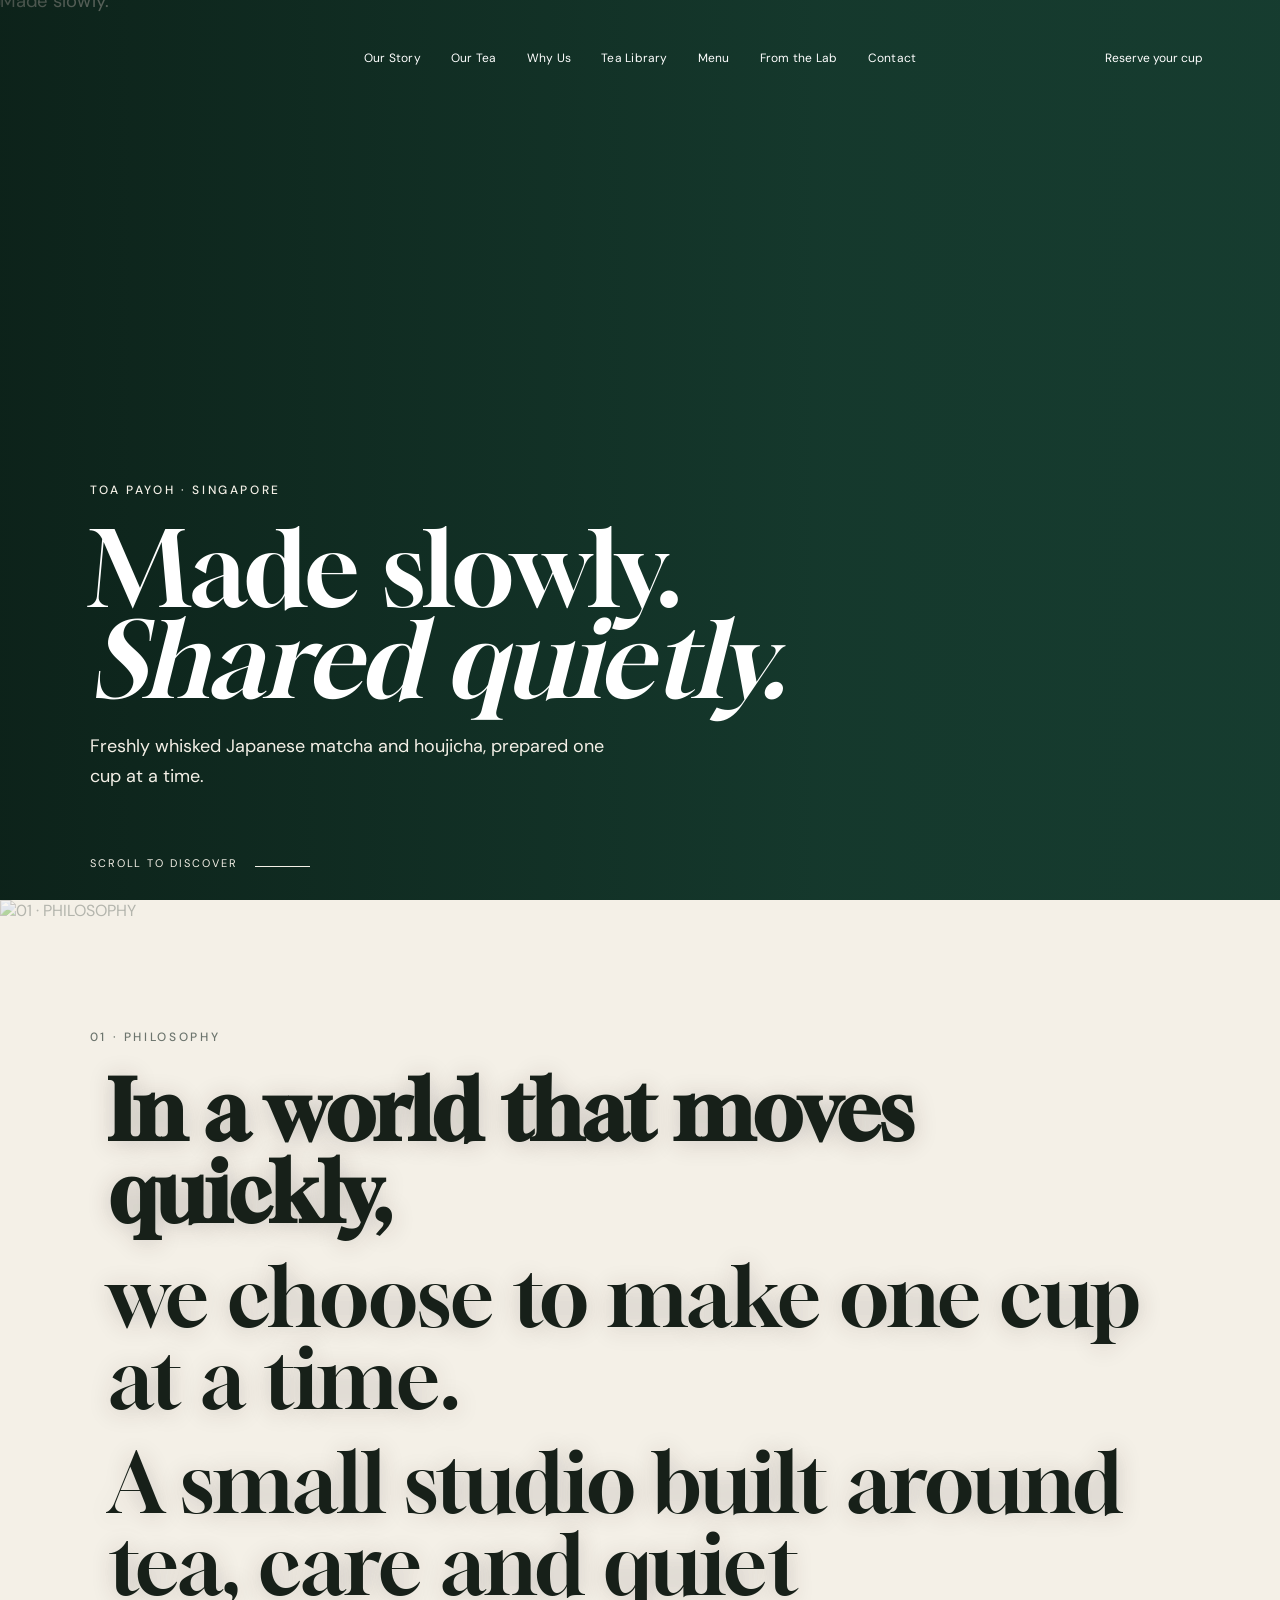
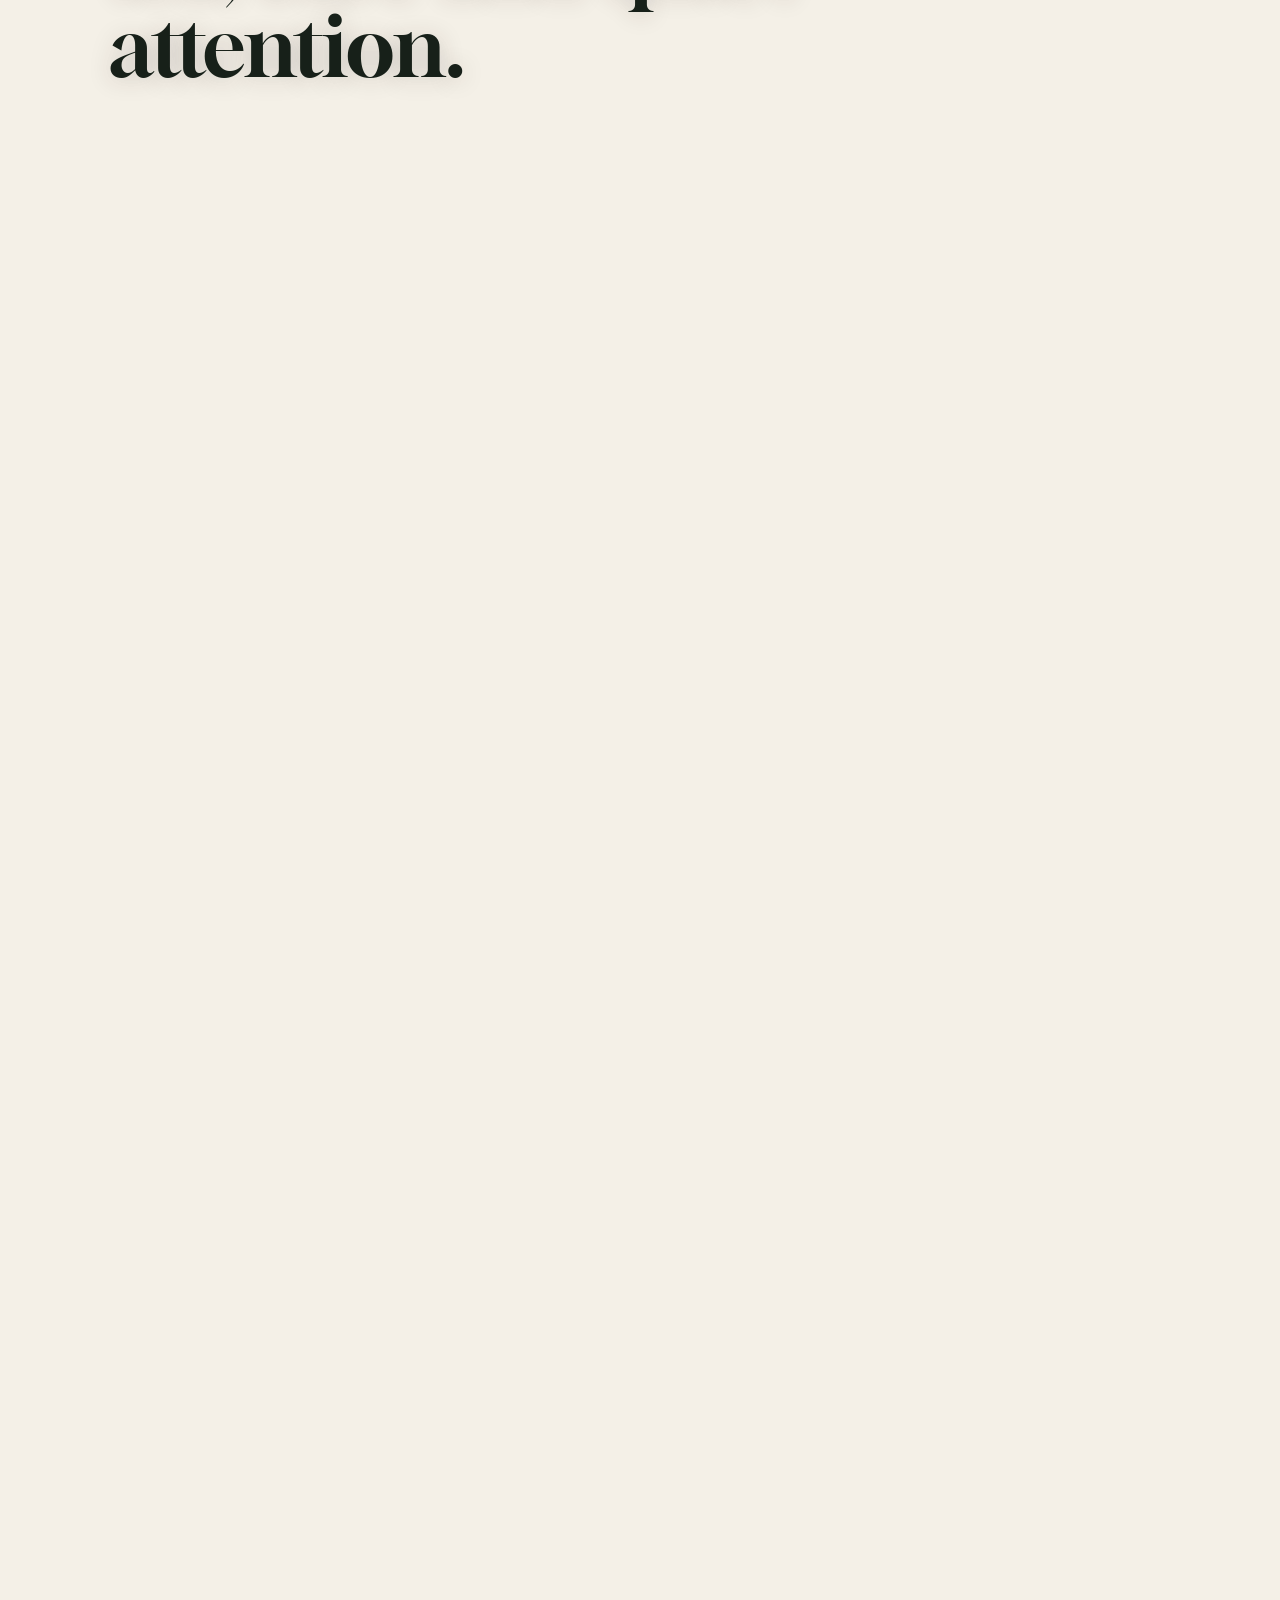
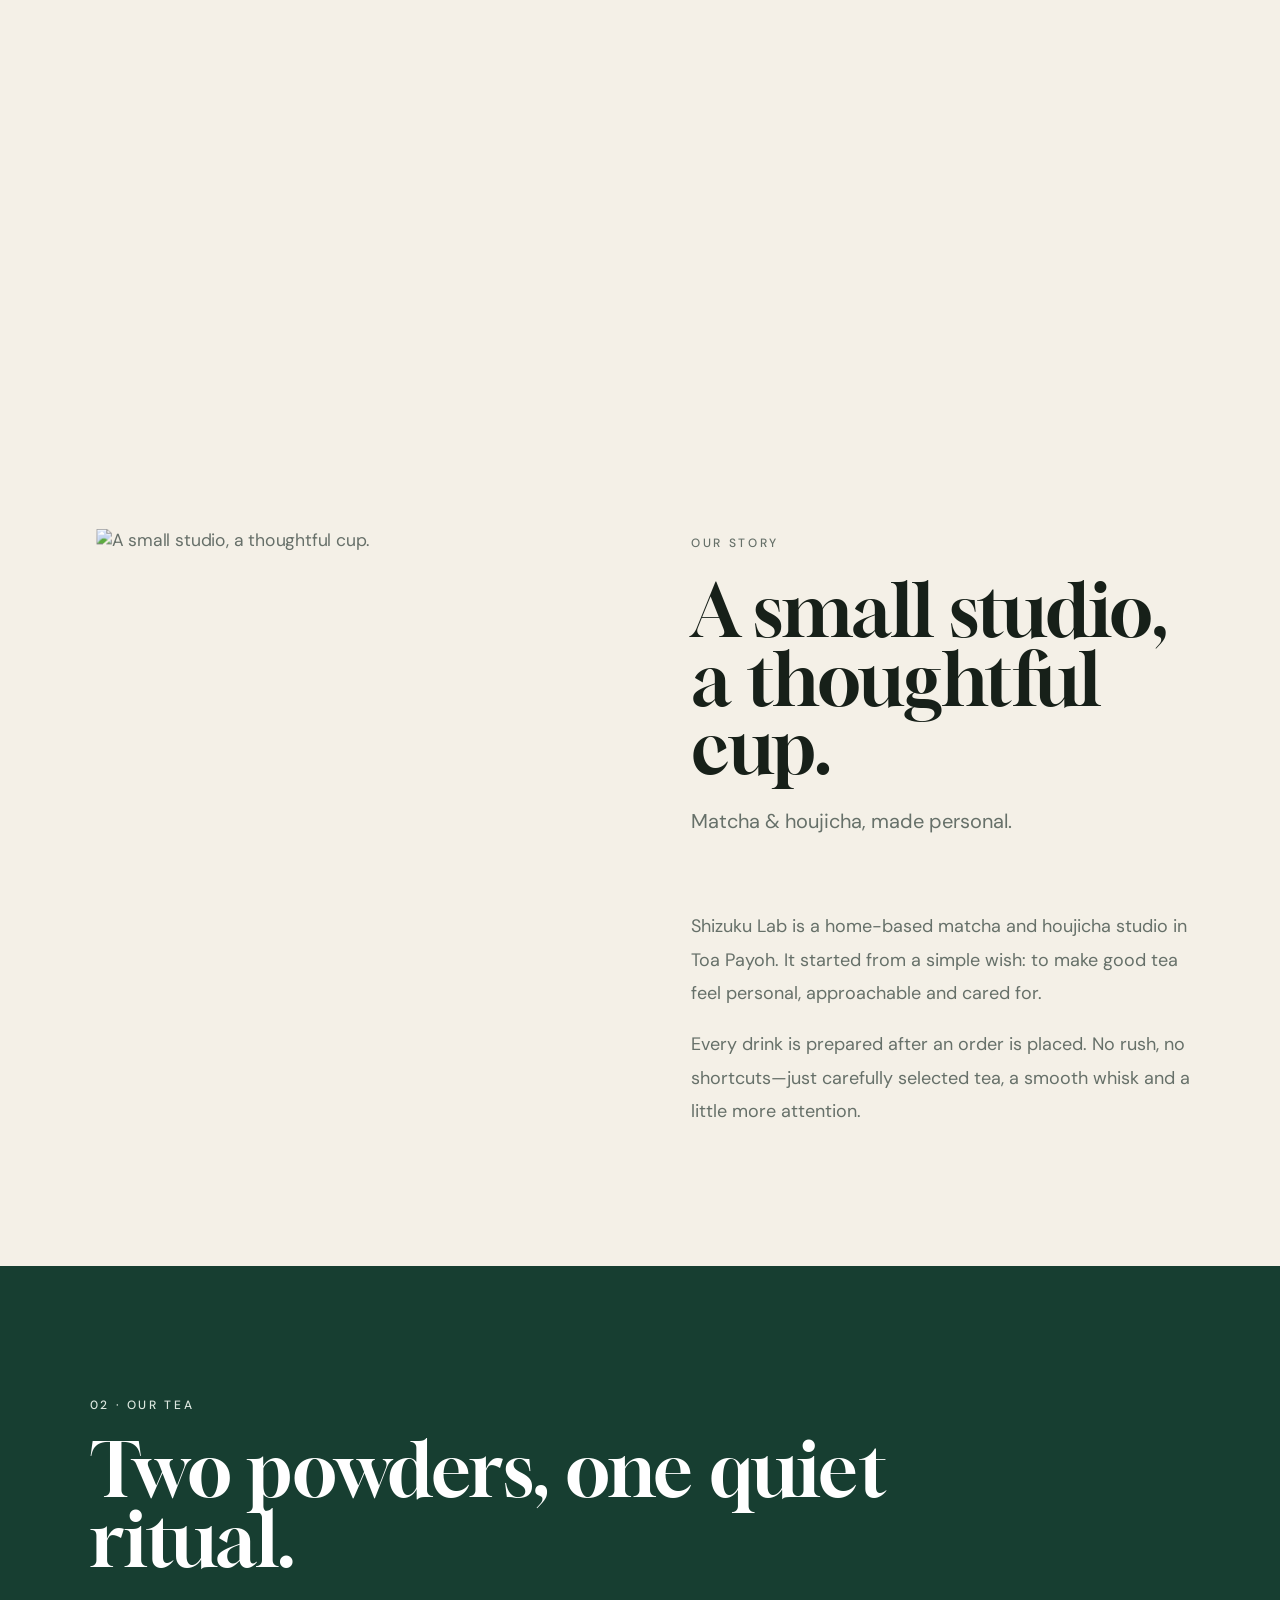
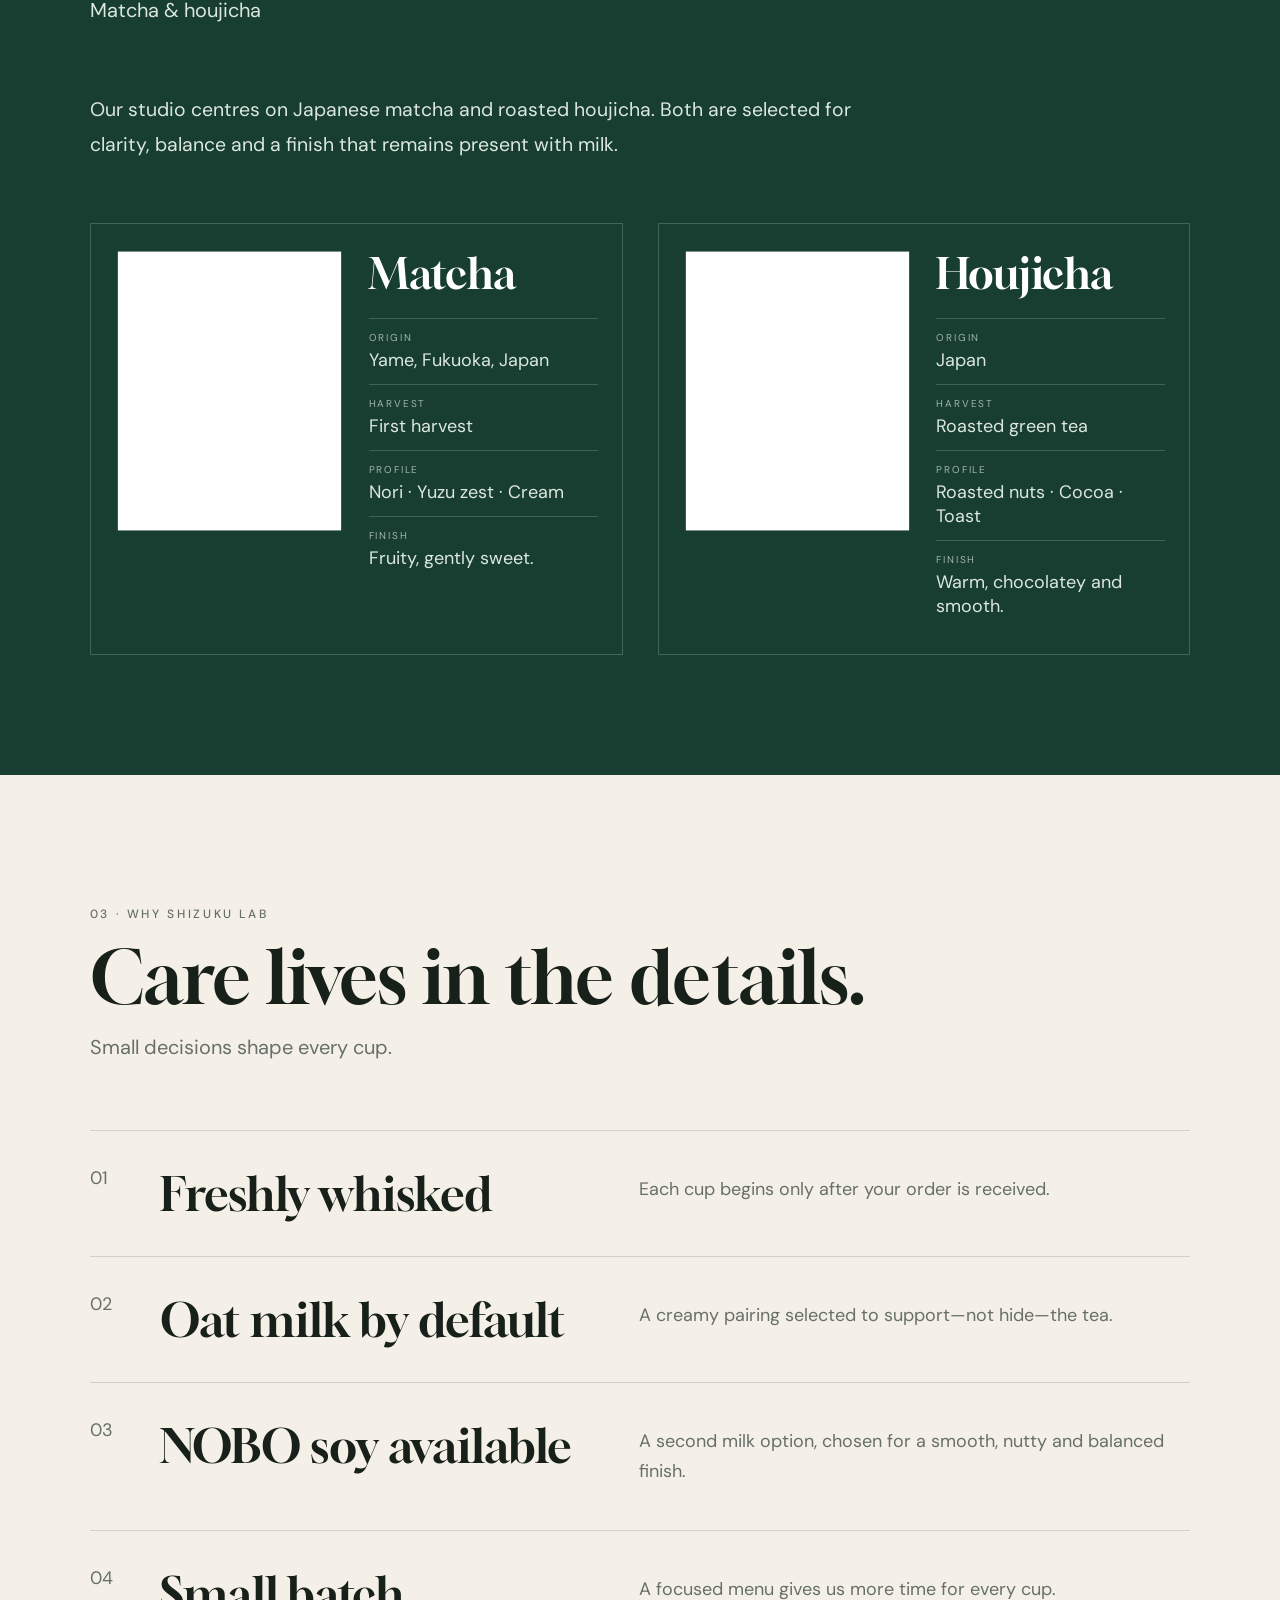
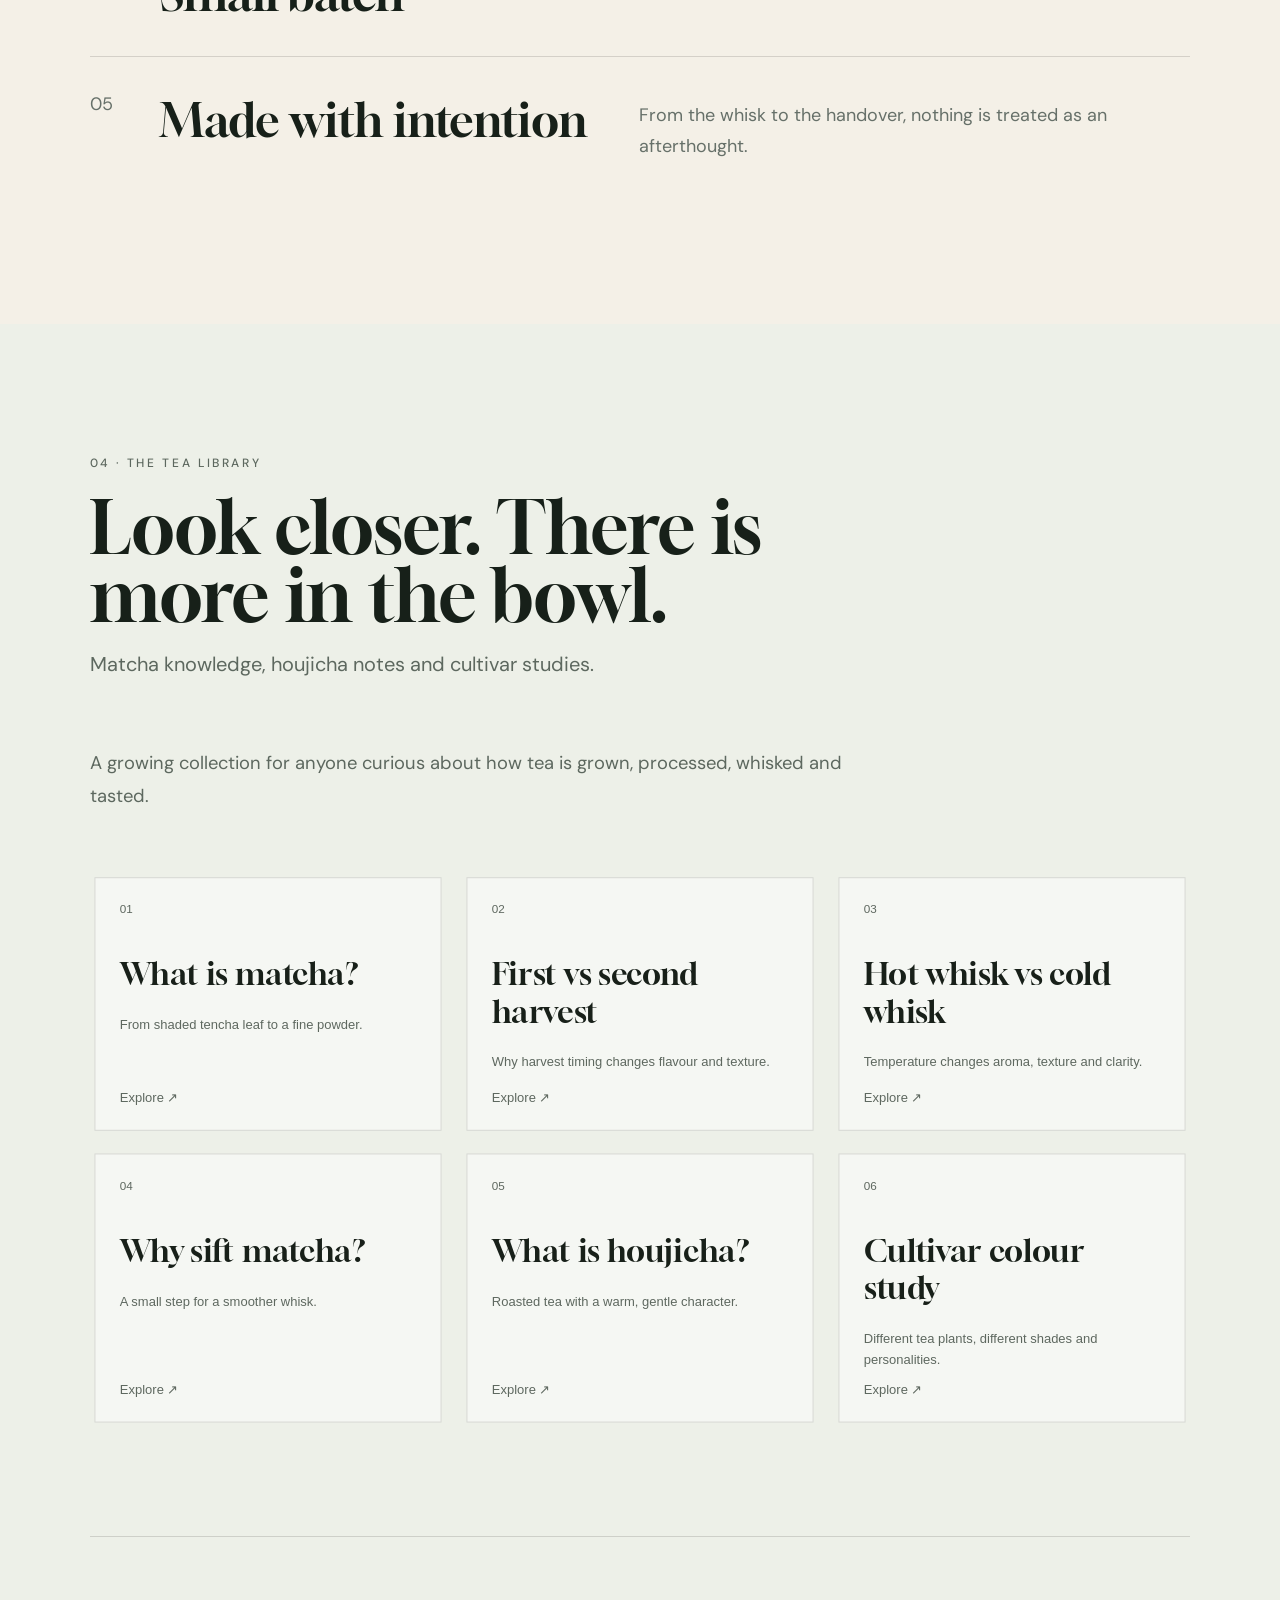
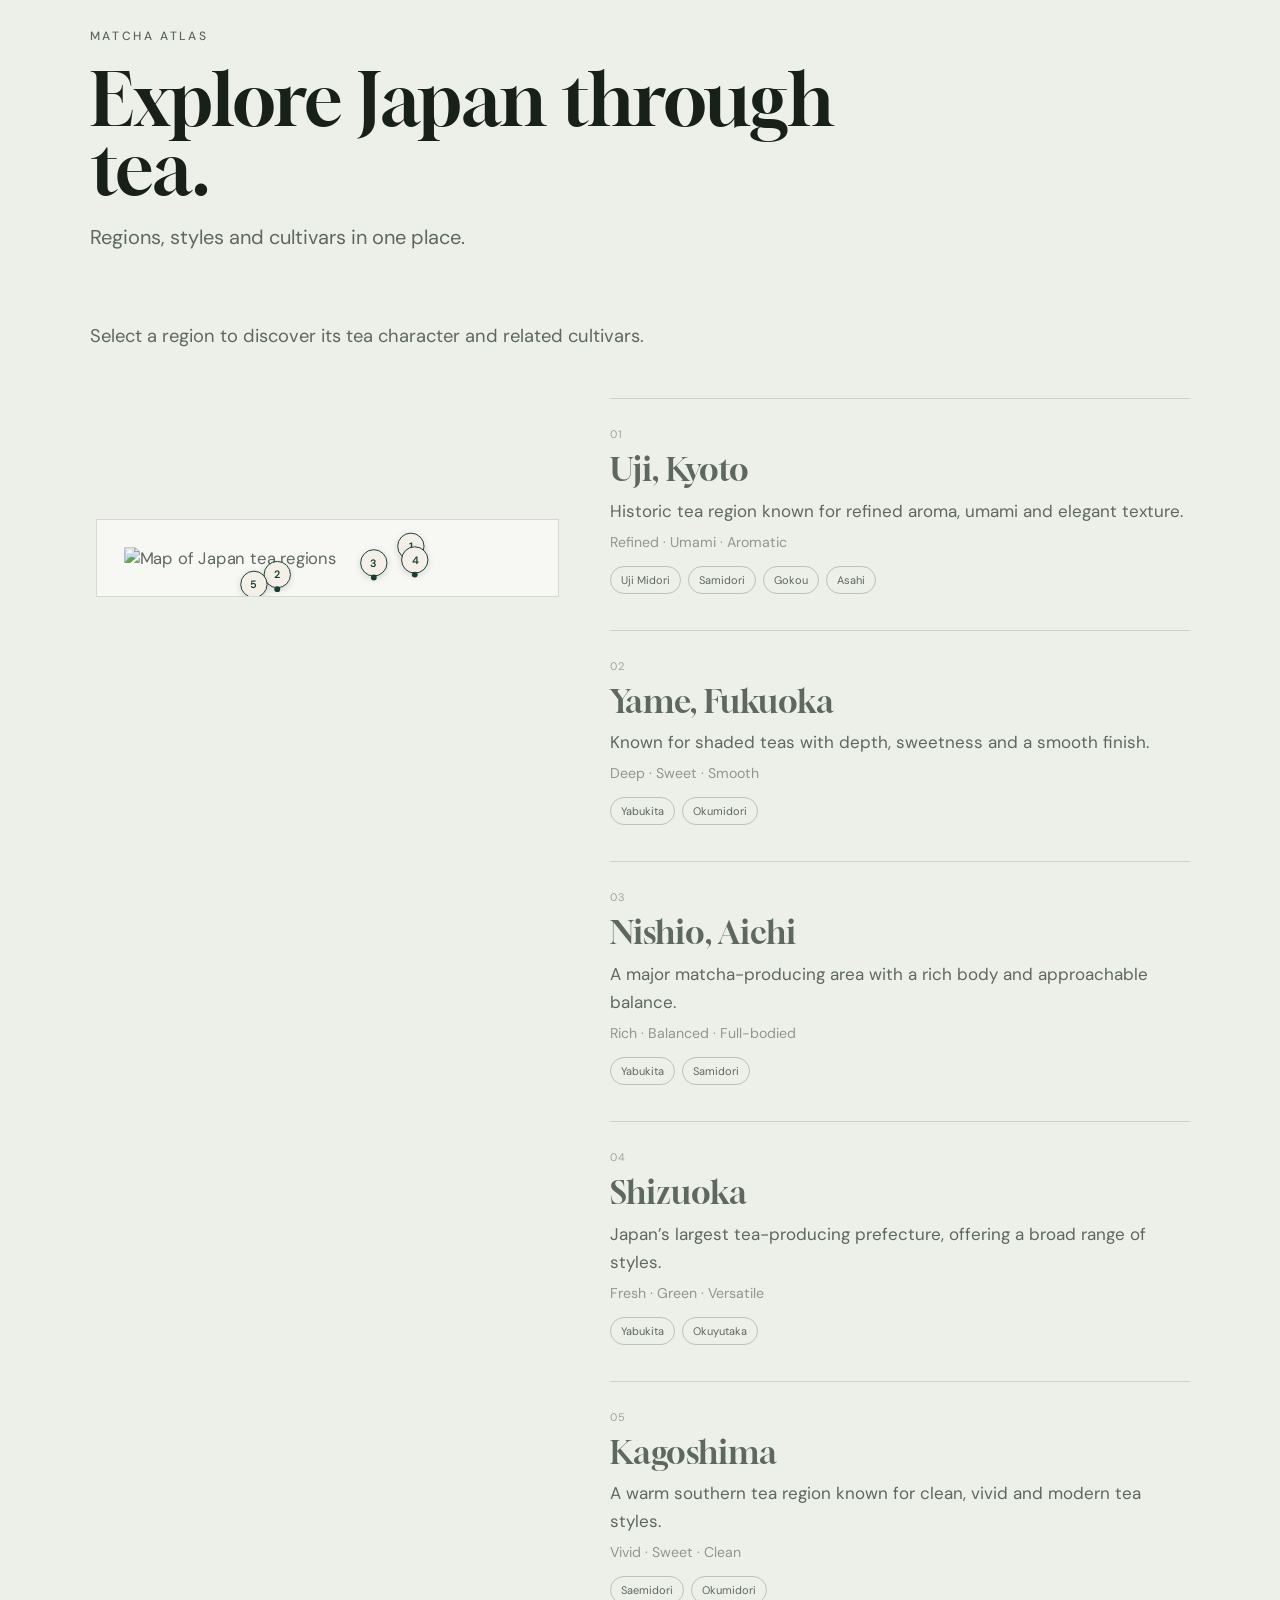
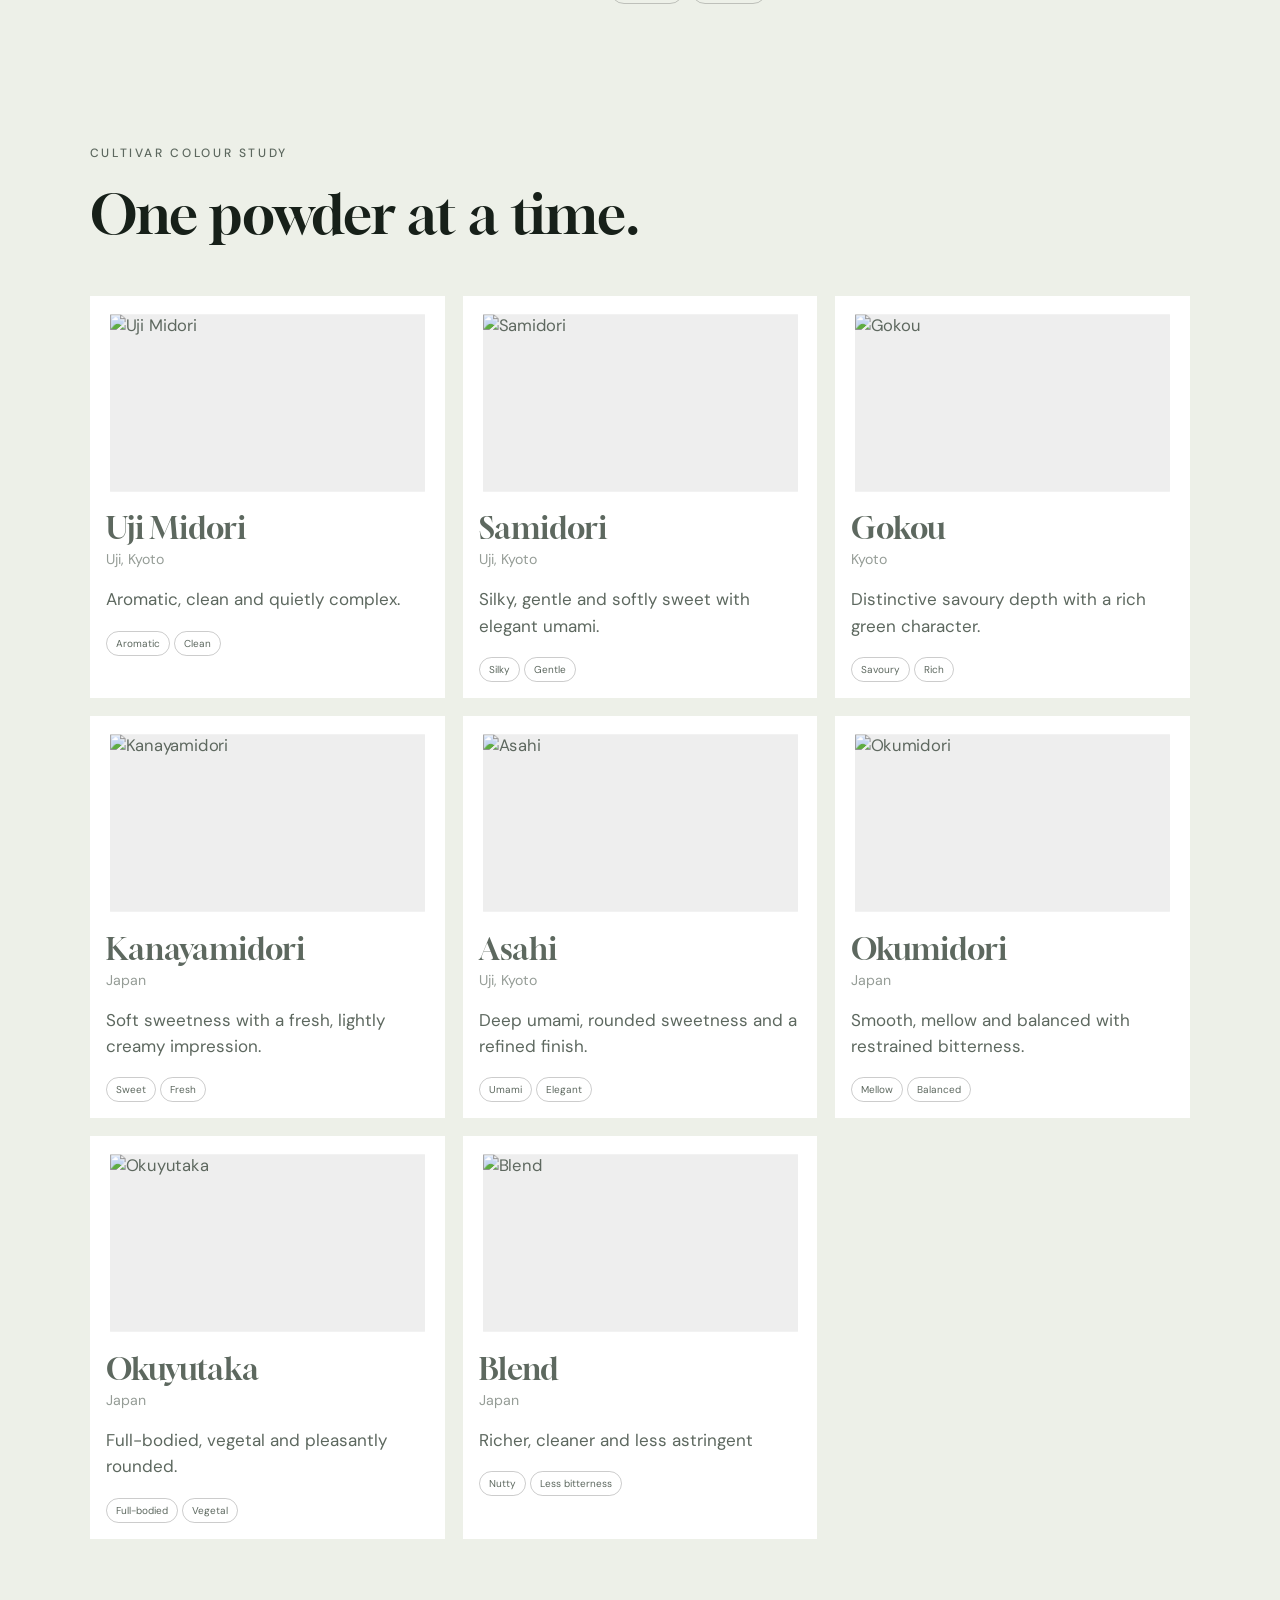
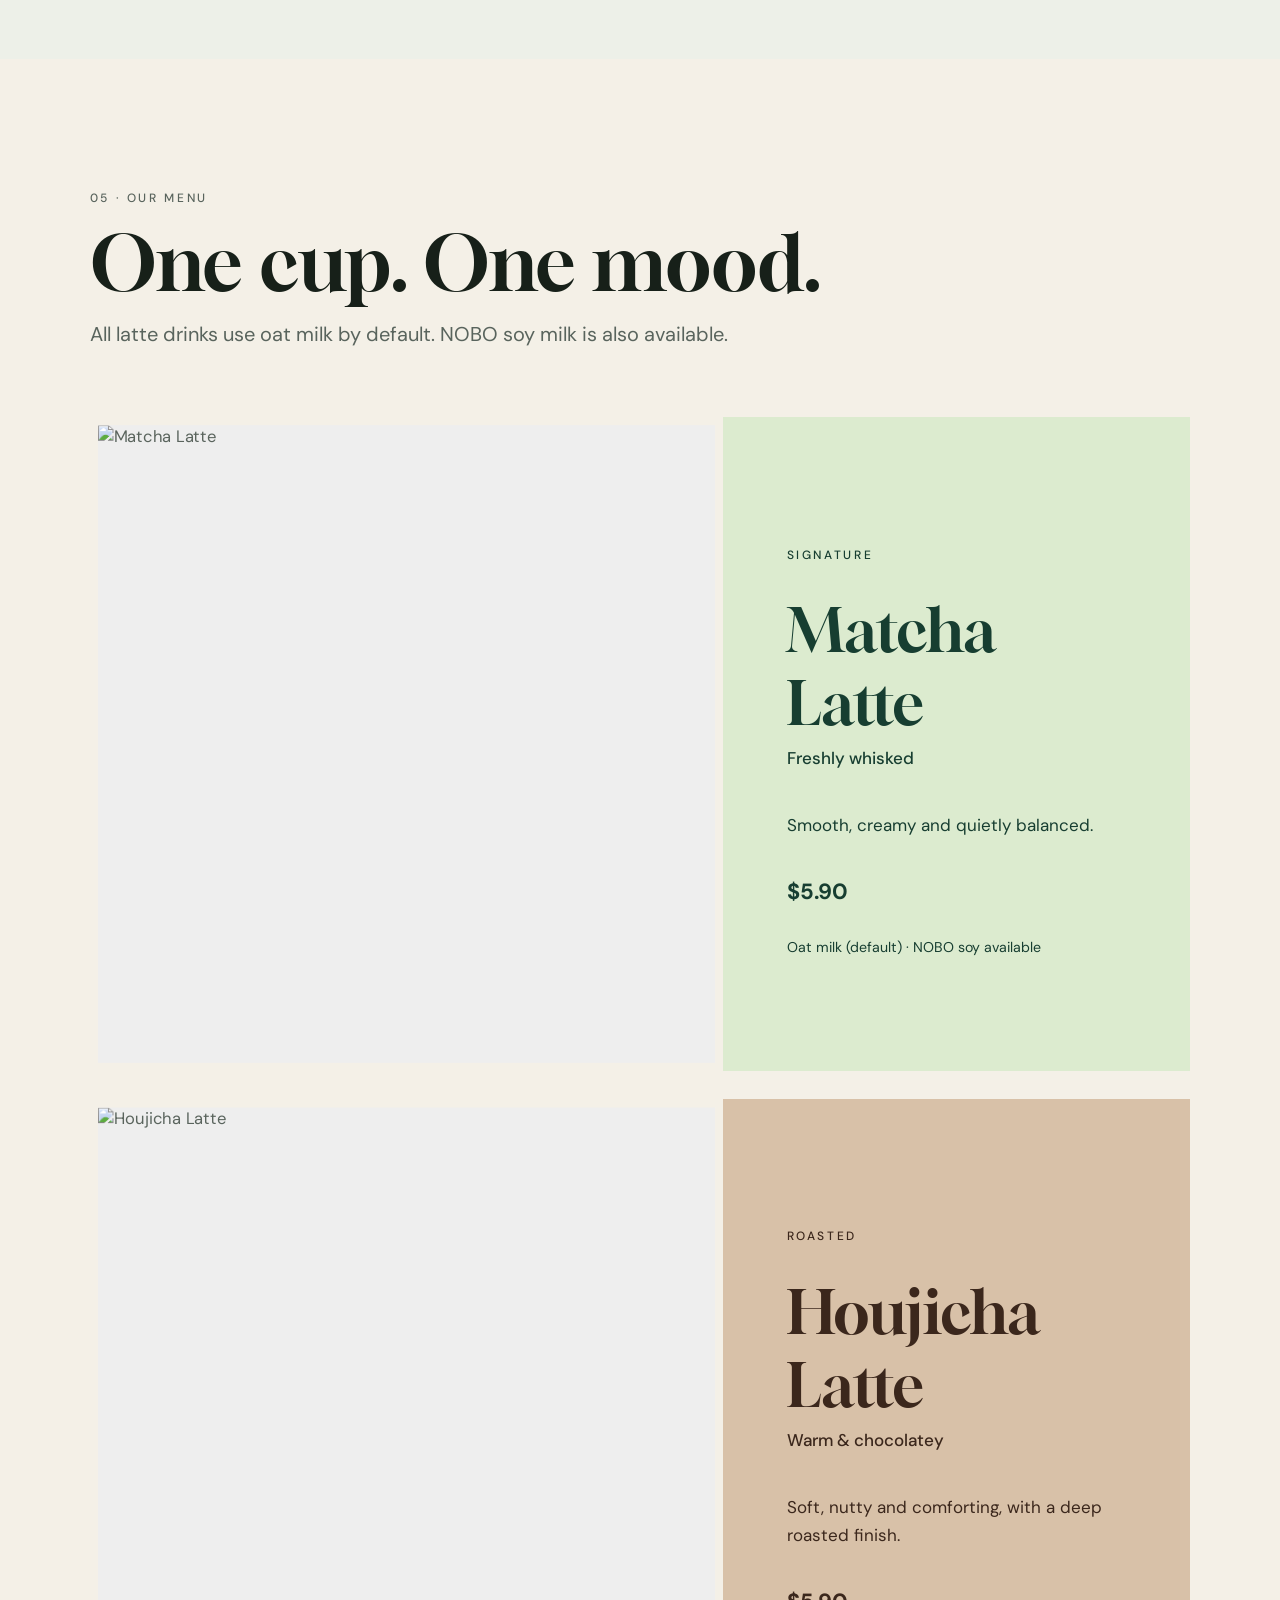
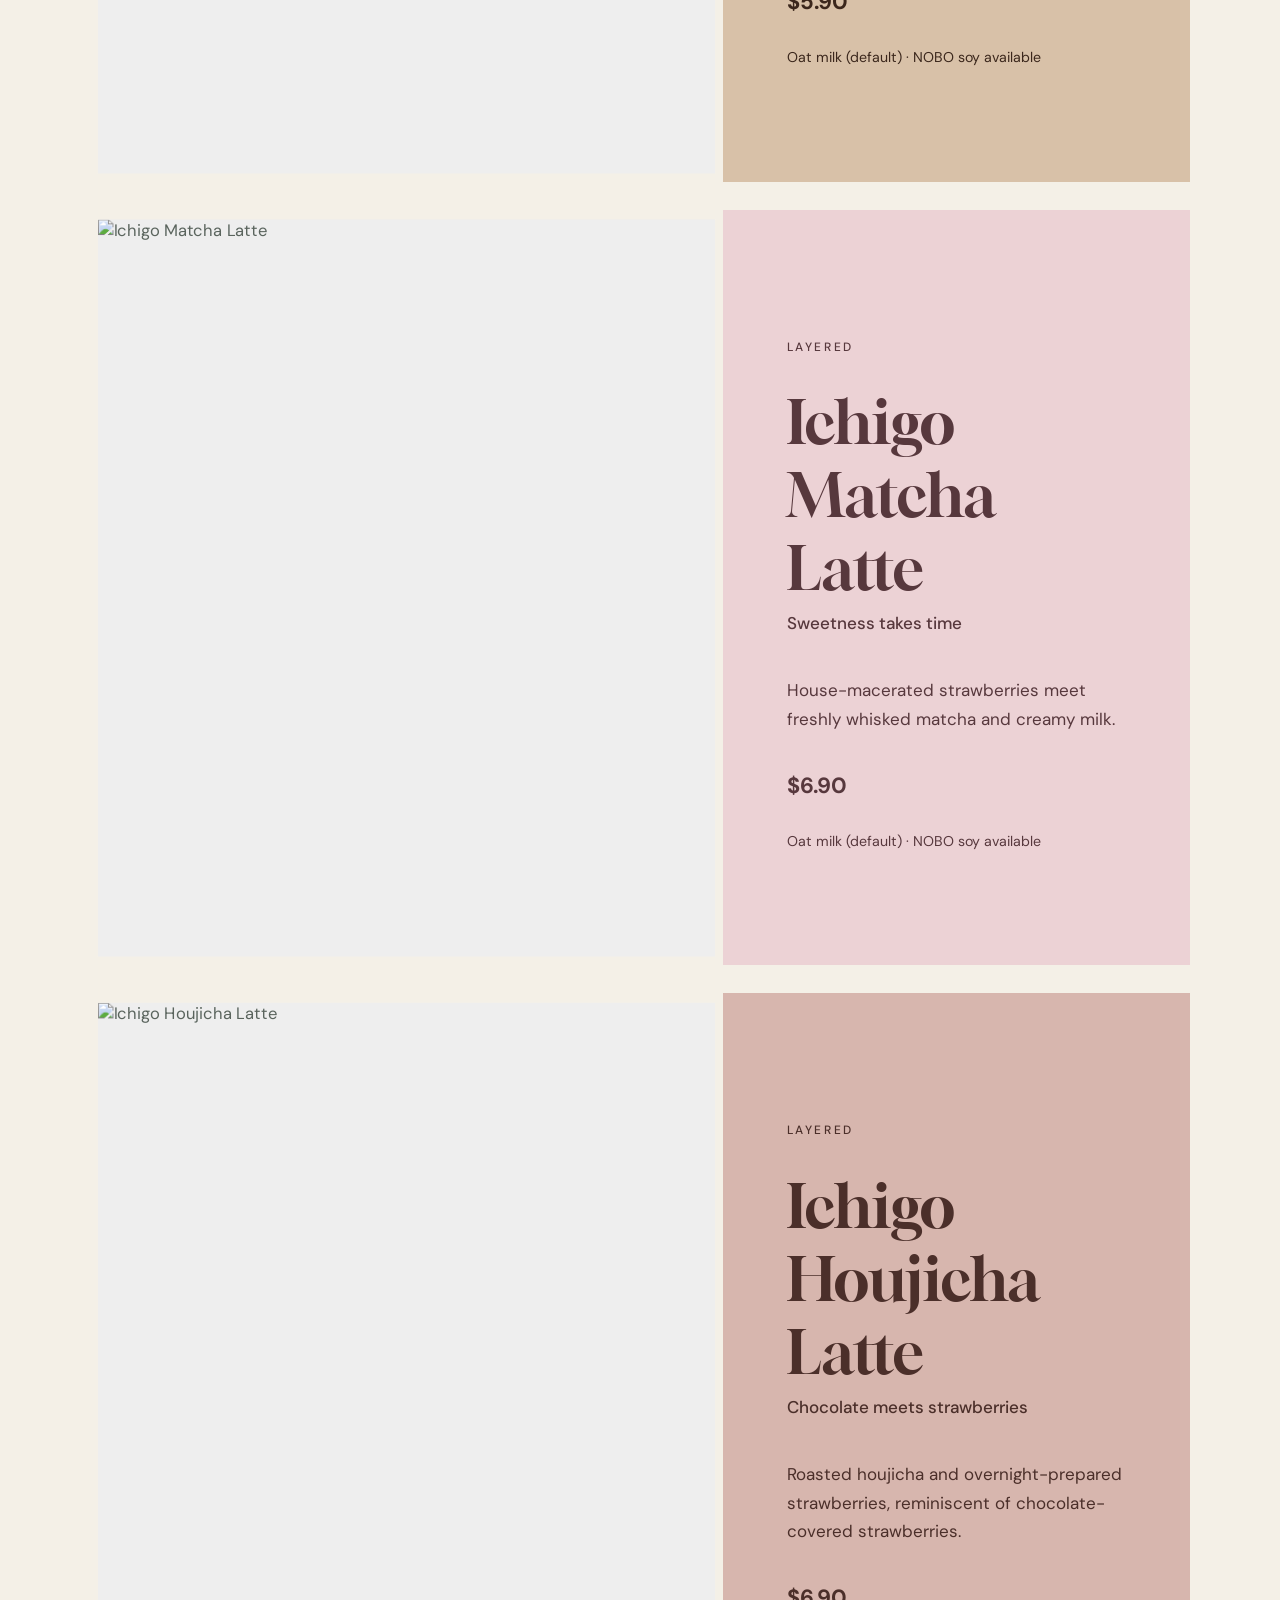
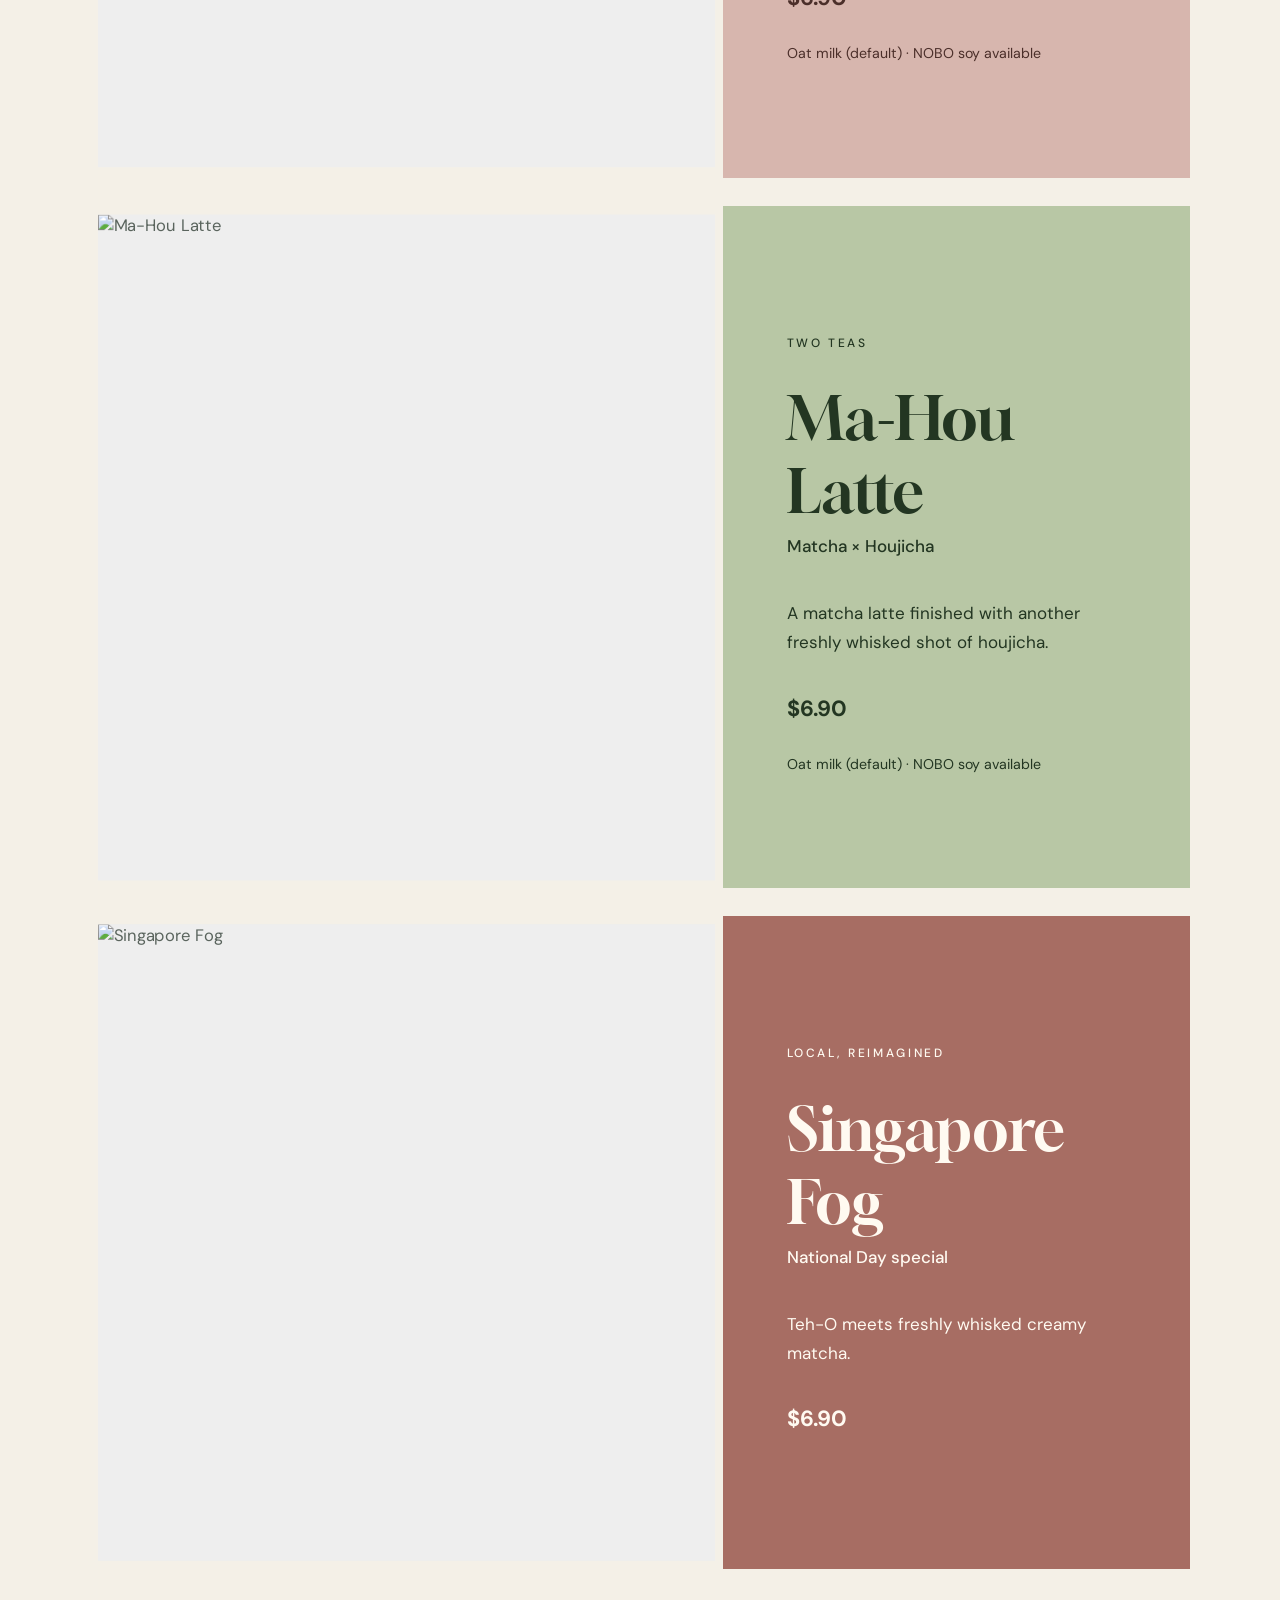
==== index.html @ a928b62f "Add files via upload" ====
<!doctype html>
<html lang="en">
<head>
  <meta charset="utf-8">
  <meta name="viewport" content="width=device-width,initial-scale=1">
  <meta name="theme-color" content="#f4f0e7">
  <meta name="shizuku-build" content="3.8">
  <title>Shizuku Lab — Matcha &amp; Houjicha Studio</title>
  <link rel="preconnect" href="https://fonts.googleapis.com">
  <link rel="preconnect" href="https://fonts.gstatic.com" crossorigin>
  <link href="https://fonts.googleapis.com/css2?family=DM+Sans:wght@300;400;500;600&amp;family=Gloock&amp;family=Noto+Serif+JP:wght@400;500&amp;family=Playfair+Display:ital,wght@0,500;1,500&amp;family=Cormorant+Garamond:wght@500;600&amp;display=swap" rel="stylesheet">
  <link rel="stylesheet" href="styles.css?v=38">
  <link id="siteFavicon" rel="icon" type="image/svg+xml" href="assets/favicon.svg?v=38">
</head>
<body>
  <div class="progress" id="progress"></div>
  <div class="cursor" id="cursor"><img src="assets/chasen-cursor.png" alt=""></div>
  <header>
    <a href="#home" class="logo-wrap" aria-label="Shizuku Lab"><span class="logo-mark" id="headerLogo"></span></a>
    <nav id="nav"></nav>
    <a class="order-link" id="headerOrder" target="_blank" rel="noopener">Reserve your cup</a>
    <button class="menu-toggle" id="menuToggle" aria-label="Menu"><span></span><span></span></button>
  </header>
  <div class="mobile-nav" id="mobileNav"></div>
  <main id="site"></main>
  <div class="drawer-backdrop" id="drawerBackdrop"></div>
  <aside class="drawer" id="drawer"><button id="drawerClose" aria-label="Close">×</button><div id="drawerContent"></div></aside>
  <script src="site-data.js?v=38"></script>
  <script src="site-render.js?v=38"></script>
  <script src="supabase-config.js?v=38"></script>
  <script src="website-live.js?v=38"></script>
  <script src="app.js?v=38"></script>
</body>
</html>
---- styles.css ----
:root{--ink:#172019;--forest:#173e31;--paper:#f4f0e7;--accent:#8aa66b;--logo-color:#173e31;--logo-desktop:92px;--logo-mobile:62px;--logo-x-desktop:6%;--logo-y-desktop:50%;--logo-x-mobile:10%;--logo-y-mobile:50%;--logo-url:url('assets/logo-transparent.png')}*{box-sizing:border-box}html{scroll-behavior:smooth}body{margin:0;color:var(--ink);background:var(--paper);font-family:'DM Sans',sans-serif}body.drawer-open{overflow:hidden}a{color:inherit;text-decoration:none}img{display:block;width:100%}.progress{position:fixed;z-index:90;top:0;left:0;height:3px;background:var(--accent);width:0}.logo-mark{display:block;width:var(--logo-desktop);height:var(--logo-desktop);background:var(--logo-color);-webkit-mask:var(--logo-url) center/contain no-repeat;mask:var(--logo-url) center/contain no-repeat}header{position:fixed;z-index:80;top:0;left:0;width:100%;height:116px;padding:0 6vw;display:flex;align-items:center;justify-content:flex-end;color:#fff;transition:.35s}header.scrolled{height:88px;background:rgba(244,240,231,.94);color:var(--ink);backdrop-filter:blur(16px);border-bottom:1px solid #0001}.logo-wrap{display:flex;align-items:center;position:absolute;left:var(--logo-x-desktop);top:var(--logo-y-desktop);transform:translate(-50%,-50%)}nav{display:flex;gap:30px;position:absolute;left:50%;transform:translateX(-50%);font-size:12px;letter-spacing:.02em}.order-link{font-size:12px}.menu-toggle{display:none;border:0;background:none;width:40px;height:40px}.menu-toggle span{display:block;height:1px;background:currentColor;margin:8px}.mobile-nav{display:none}.section-theme{background:var(--section-bg);color:var(--body-color);font-family:var(--body-font);font-size:var(--body-desktop)}.section-theme h1,.section-theme h2,.section-theme h3{font-family:var(--title-font);color:var(--title-color);font-weight:400}.section-inner{max-width:1300px;margin:auto;padding:120px 7vw}.eyebrow{font:500 12px/1.2 'DM Sans',sans-serif;letter-spacing:.22em;text-transform:uppercase}.section-head{max-width:850px;margin-bottom:70px}.section-head h2{font-size:var(--title-desktop);line-height:.95;margin:22px 0}.section-head .subtitle{font-size:20px;max-width:680px}.wide-body{max-width:780px;font-size:1.08em;line-height:1.8}.hero{height:100vh;min-height:720px;position:relative;overflow:hidden}.hero-media,.hero-overlay{position:absolute;inset:0}.hero-media img{height:100%;object-fit:cover}.hero-overlay{background:linear-gradient(90deg,rgba(9,25,18,.74),rgba(9,25,18,.15) 65%,rgba(9,25,18,.05))}.hero-copy{position:absolute;left:7vw;bottom:10vh;max-width:900px}.hero h1{font-size:var(--title-desktop);line-height:.88;margin:25px 0}.hero h1 em{font-weight:400}.hero-copy>p:last-child{max-width:540px;line-height:1.7}.scroll-cue{position:absolute;bottom:30px;left:7vw;font-size:11px;text-transform:uppercase;letter-spacing:.18em}.scroll-cue i{display:inline-block;width:55px;border-top:1px solid;margin-left:12px}.philosophy{min-height:90vh;display:flex;align-items:center}.philosophy .section-head{max-width:1100px}.philosophy .section-head h2{font-size:var(--title-desktop)}.story-grid{display:grid;grid-template-columns:1fr 1fr;gap:8vw;align-items:center}.portrait-media{aspect-ratio:4/5;overflow:hidden}.portrait-media img{height:100%;object-fit:cover}.story-grid p{line-height:1.85}.tea-grid{display:grid;grid-template-columns:1fr 1fr;gap:35px;margin-top:60px}.tea-card{border:1px solid #ffffff33;padding:24px;display:grid;grid-template-columns:1fr 1fr;gap:25px}.tea-image{aspect-ratio:4/5;overflow:hidden;background:#fff}.tea-image img{height:100%;object-fit:cover}.tea-card h3{font-size:42px;margin:0 0 20px}.tea-card dl{margin:0}.tea-card dl div{border-top:1px solid #ffffff2e;padding:12px 0}.tea-card dt{font-size:10px;letter-spacing:.18em;text-transform:uppercase;opacity:.7}.tea-card dd{margin:4px 0 0}.why-list article{display:grid;grid-template-columns:50px 1fr 1.2fr;gap:20px;padding:35px 0;border-top:1px solid #0002}.why-list h3{font-size:46px;margin:0}.why-list p{margin:8px 0;line-height:1.7}.topic-grid{display:grid;grid-template-columns:repeat(3,1fr);gap:16px;margin-top:60px}.topic-card{min-height:260px;padding:25px;text-align:left;border:1px solid #0002;background:#ffffff77;color:inherit;cursor:pointer;display:flex;flex-direction:column}.topic-card span{font-size:12px}.topic-card h3{font-size:32px;margin:40px 0 10px}.topic-card p{line-height:1.6}.topic-card i{margin-top:auto;font-style:normal}.cultivar-head{margin-top:120px}.cultivar-head h3{font-size:54px;margin:20px 0 50px}.cultivar-grid{display:grid;grid-template-columns:repeat(3,1fr);gap:18px}.cultivar-card{background:#fff;padding:16px}.cultivar-card>div{aspect-ratio:16/9;overflow:hidden;background:#eee}.cultivar-card img{height:100%;object-fit:cover}.cultivar-card h4{font:400 30px/1 'Gloock';margin:20px 0 4px}.cultivar-card small{opacity:.65}.cultivar-card p{line-height:1.55}.cultivar-card span{display:inline-block;border:1px solid #0003;border-radius:999px;padding:5px 9px;font-size:10px;margin-right:4px}.menu-list{display:grid;gap:28px}.menu-card{display:grid;grid-template-columns:minmax(0,1.15fr) minmax(300px,.85fr);min-height:620px}.menu-photo{background:#eee;overflow:hidden}.menu-photo img{height:100%;object-fit:contain}.colour-card{background:var(--card);color:var(--card-text);padding:9vw 5vw;display:flex;flex-direction:column;justify-content:center}.colour-card h3{font-size:60px;color:inherit;margin:16px 0 8px}.colour-card h4{font:500 17px 'DM Sans';margin:0 0 25px}.colour-card p{line-height:1.7}.colour-card strong{font-size:22px;margin:20px 0}.colour-card small{margin-top:12px}.big-cta{display:inline-block;margin-top:50px;border-bottom:1px solid;padding:12px 0}.update-grid{display:grid;grid-template-columns:repeat(3,1fr);gap:20px}.update-grid article{background:var(--update-card);padding:18px}.update-grid article>div{aspect-ratio:4/5;overflow:hidden;margin-bottom:20px}.update-grid img{height:100%;object-fit:cover}.update-grid h3{font-size:38px;margin:14px 0 6px}.update-grid h4{margin:0 0 15px}.update-grid p{line-height:1.6}.contact-grid{display:grid;grid-template-columns:repeat(3,1fr);gap:30px;border-top:1px solid #ffffff30;padding-top:35px}.contact-grid span{font-size:11px;letter-spacing:.18em;text-transform:uppercase;opacity:.6}.contact-grid p,.contact-grid a{line-height:1.7}.closing{text-align:center;padding:150px 0 30px}.closing .logo-mark{margin:auto;background:var(--title-color)}footer{display:flex;justify-content:space-between;padding:20px 5vw;background:#0d281f;color:#fff;font-size:10px;letter-spacing:.14em}.drawer-backdrop{position:fixed;z-index:95;inset:0;background:#0008;opacity:0;pointer-events:none;transition:.3s}.drawer-backdrop.open{opacity:1;pointer-events:auto}.drawer{position:fixed;z-index:100;right:0;top:0;width:min(680px,94vw);height:100vh;background:var(--paper);transform:translateX(100%);transition:.4s;overflow:auto;padding:70px 55px}.drawer.open{transform:none}.drawer>button{position:absolute;right:25px;top:20px;border:0;background:none;font-size:35px}.drawer h2{font:400 60px/1 'Gloock';margin:20px 0}.drawer h3{font-weight:400}.drawer p{line-height:1.8}.drawer-image{margin:35px 0;aspect-ratio:16/9;overflow:hidden}.drawer-image img{height:100%;object-fit:cover}.cursor{display:none}.custom-cursor *{cursor:none!important}.custom-cursor .cursor{display:block;position:fixed;z-index:999;left:-18px;top:-18px;width:36px;height:36px;pointer-events:none;transition:width .15s,height .15s}.cursor.active{width:45px;height:45px}.cursor.whisk-click img{animation:whisk-click .38s ease-out}@keyframes whisk-click{0%{transform:rotate(0)}25%{transform:rotate(-8deg)}55%{transform:rotate(8deg)}80%{transform:rotate(-3deg)}100%{transform:rotate(0)}}.cursor img{width:100%;height:100%;object-fit:contain}
@media(max-width:900px){header{height:90px;padding:0 30px}.logo-wrap{left:var(--logo-x-mobile);top:var(--logo-y-mobile)}header nav,.order-link{display:none}.menu-toggle{display:block;color:inherit}.logo-mark{width:var(--logo-mobile);height:var(--logo-mobile)}.mobile-nav{position:fixed;z-index:75;inset:88px 0 auto;background:var(--paper);padding:30px;display:grid;gap:22px;transform:translateY(-140%);transition:.3s}.mobile-nav.open{transform:none}.section-inner{padding:90px 35px}.section-theme{font-size:var(--body-mobile)}.section-head h2,.hero h1,.philosophy .section-head h2{font-size:var(--title-mobile)}.hero-copy{left:35px;right:35px}.story-grid,.tea-grid,.menu-card{grid-template-columns:1fr}.tea-card{grid-template-columns:1fr}.why-list article{grid-template-columns:35px 1fr}.why-list article p{grid-column:2}.topic-grid,.cultivar-grid,.update-grid{grid-template-columns:1fr}.menu-card{min-height:0}.menu-photo{aspect-ratio:4/5}.colour-card{padding:55px 35px}.colour-card h3{font-size:46px}.contact-grid{grid-template-columns:1fr}.drawer{padding:65px 28px}.drawer h2{font-size:44px}}
/* v4.3 responsive image positioning */
.managed-image{object-position:var(--img-x-d,50%) var(--img-y-d,50%)!important;transform:scale(var(--img-s-d,1))!important;transform-origin:var(--img-x-d,50%) var(--img-y-d,50%)!important}
.atlas-block{margin-top:110px;padding-top:80px;border-top:1px solid #0002}
.atlas-layout{display:grid;grid-template-columns:minmax(300px,.9fr) 1.1fr;gap:45px;align-items:start;margin-top:45px}
.atlas-map{background:#ffffff88;border:1px solid #0002;padding:28px;position:sticky;top:120px}
.atlas-map{position:relative}.atlas-map img{width:100%;height:auto;object-fit:contain}
.atlas-regions{display:grid;gap:14px}
.atlas-regions article{border-top:1px solid #0002;padding:22px 0}
.atlas-regions article>span{font-size:11px;letter-spacing:.16em;opacity:.55}
.atlas-regions h4{font:400 32px/1.05 'Gloock',serif;margin:10px 0}
.atlas-regions p{line-height:1.65;margin:0 0 8px}
.atlas-regions small{display:block;opacity:.65;margin-bottom:15px}
.atlas-cultivars{display:flex;flex-wrap:wrap;gap:7px}
.atlas-cultivars button,.cultivar-pill{border:1px solid #0003;border-radius:999px;background:transparent;color:inherit;padding:6px 10px;font:inherit;font-size:11px;cursor:pointer}
@media(max-width:900px){
 .managed-image{object-position:var(--img-x-m,50%) var(--img-y-m,50%)!important;transform:scale(var(--img-s-m,1))!important;transform-origin:var(--img-x-m,50%) var(--img-y-m,50%)!important}
 .atlas-layout{grid-template-columns:1fr}.atlas-map{position:relative;top:auto}.atlas-block{margin-top:75px;padding-top:55px}
}

.atlas-map{position:relative}.atlas-pin{position:absolute;left:var(--pin-x);top:var(--pin-y);transform:translate(-50%,-50%);width:28px;height:28px;border-radius:50%;border:1px solid #173e31;background:#f4f0e7;color:#173e31;display:grid;place-items:center;font:600 11px 'DM Sans';box-shadow:0 2px 8px #0002;z-index:2}.atlas-pin:after{content:"";position:absolute;width:6px;height:6px;border-radius:50%;background:#173e31;bottom:-5px;left:50%;transform:translateX(-50%)}


/* Philosophy — sentence-by-sentence scroll sequence */
.philosophy{min-height:0;display:block}
.philosophy .philosophy-inner{padding-top:130px;padding-bottom:80px}
.philosophy-eyebrow{position:sticky;top:112px;z-index:1;width:max-content;margin:0 0 28px;opacity:.7}
.philosophy-sequence{max-width:1120px}
.philosophy-step{min-height:68vh;display:flex;align-items:center;opacity:.13;transform:translateY(72px);transition:opacity .72s ease,transform .82s cubic-bezier(.22,.78,.2,1)}
.philosophy-step.is-visible{opacity:1;transform:translateY(0)}
.philosophy-step p{margin:0;font-family:var(--title-font);font-size:var(--title-desktop);line-height:.98;font-weight:700;letter-spacing:-.035em;color:var(--title-color);max-width:1080px}
@media(max-width:900px){
 .philosophy .philosophy-inner{padding-top:105px;padding-bottom:45px}
 .philosophy-eyebrow{top:92px}
 .philosophy-step{min-height:58vh;transform:translateY(48px)}
 .philosophy-step p{font-size:var(--title-mobile);line-height:1.02;letter-spacing:-.03em}
}

/* CMS 2.1 — rolling philosophy, individual typography and photo motion */
.cms-text-style{font-family:var(--cms-font,inherit)!important;font-size:var(--cms-size-d,inherit)!important}
.philosophy{height:auto;position:relative;background:var(--section-bg);color:var(--body-color)}
.philosophy-sticky{position:sticky;top:0;height:100vh;overflow:hidden;z-index:1;display:grid;place-items:center;padding:110px 7vw 55px}
.philosophy-media,.philosophy-shade{position:absolute;inset:0}
.philosophy-media{transform:scale(var(--roll-zoom,1));transition:transform .18s linear;will-change:transform}
.philosophy-media img,.philosophy-media video{position:absolute;inset:0;width:100%;height:100%;object-fit:cover;object-position:50% 58%}
.philosophy-media video{z-index:1}
.philosophy-shade{background:var(--section-bg);opacity:var(--video-shade,.58)}
.philosophy-eyebrow{position:absolute;z-index:2;top:130px;left:7vw;margin:0;color:var(--body-color);opacity:.88}
.philosophy-copy{position:relative;z-index:2;width:min(1120px,100%);display:grid;gap:22px}
.philosophy-line{margin:0;color:var(--title-color)!important;font-family:var(--title-font);font-size:var(--title-desktop);line-height:1;font-weight:400;opacity:.34;transform:translateX(0);transition:opacity .45s ease,font-weight .3s ease,transform .45s ease;text-shadow:0 2px 24px #0003;max-width:min(1050px,88vw);overflow-wrap:anywhere}
.philosophy-line .cms-text-style{font-size:var(--cms-size-d,var(--title-desktop))!important}
.philosophy-eyebrow .cms-text-style,header nav .cms-text-style,header .order-link .cms-text-style{font-size:var(--cms-size-d,inherit)!important}
.contact-item{grid-column:var(--contact-column);min-width:0}
.contact-item>span{display:block}
.contact-item>p,.contact-item>a{display:block;margin:28px 0 0;overflow-wrap:anywhere}
.philosophy-line.is-active{font-weight:700;opacity:1;transform:translateX(18px)}
.philosophy-sequence{position:relative;z-index:0;max-width:none;margin-top:-100vh}
.philosophy-step{height:100vh;min-height:0;display:block;opacity:0;pointer-events:none}
.scroll-media{overflow:hidden;transition:transform .9s cubic-bezier(.2,.75,.2,1),filter .9s ease;transform:scale(.975);filter:saturate(.92)}
.scroll-media.scroll-media-active{transform:scale(1.025);filter:saturate(1)}
@media(max-width:900px){
 .cms-text-style{font-size:var(--cms-size-m,var(--cms-size-d,inherit))!important}
 .philosophy-sticky{padding:95px 28px 40px}
 .philosophy-eyebrow{top:102px;left:28px}
 .philosophy-copy{gap:18px}
 .philosophy-line{font-size:var(--title-mobile);line-height:1.04;opacity:.28;max-width:88vw}
 .philosophy-line .cms-text-style{font-size:var(--cms-size-m,var(--cms-size-d,var(--title-mobile)))!important}
 .philosophy-line.is-active{transform:translateX(7px)}
 .scroll-media{transform:scale(.99)}.scroll-media.scroll-media-active{transform:scale(1.012)}
 .contact-item{grid-column:auto!important;text-align:left}
}
@media(prefers-reduced-motion:reduce){.philosophy-media,.philosophy-line,.scroll-media{transition:none!important;transform:none!important}}
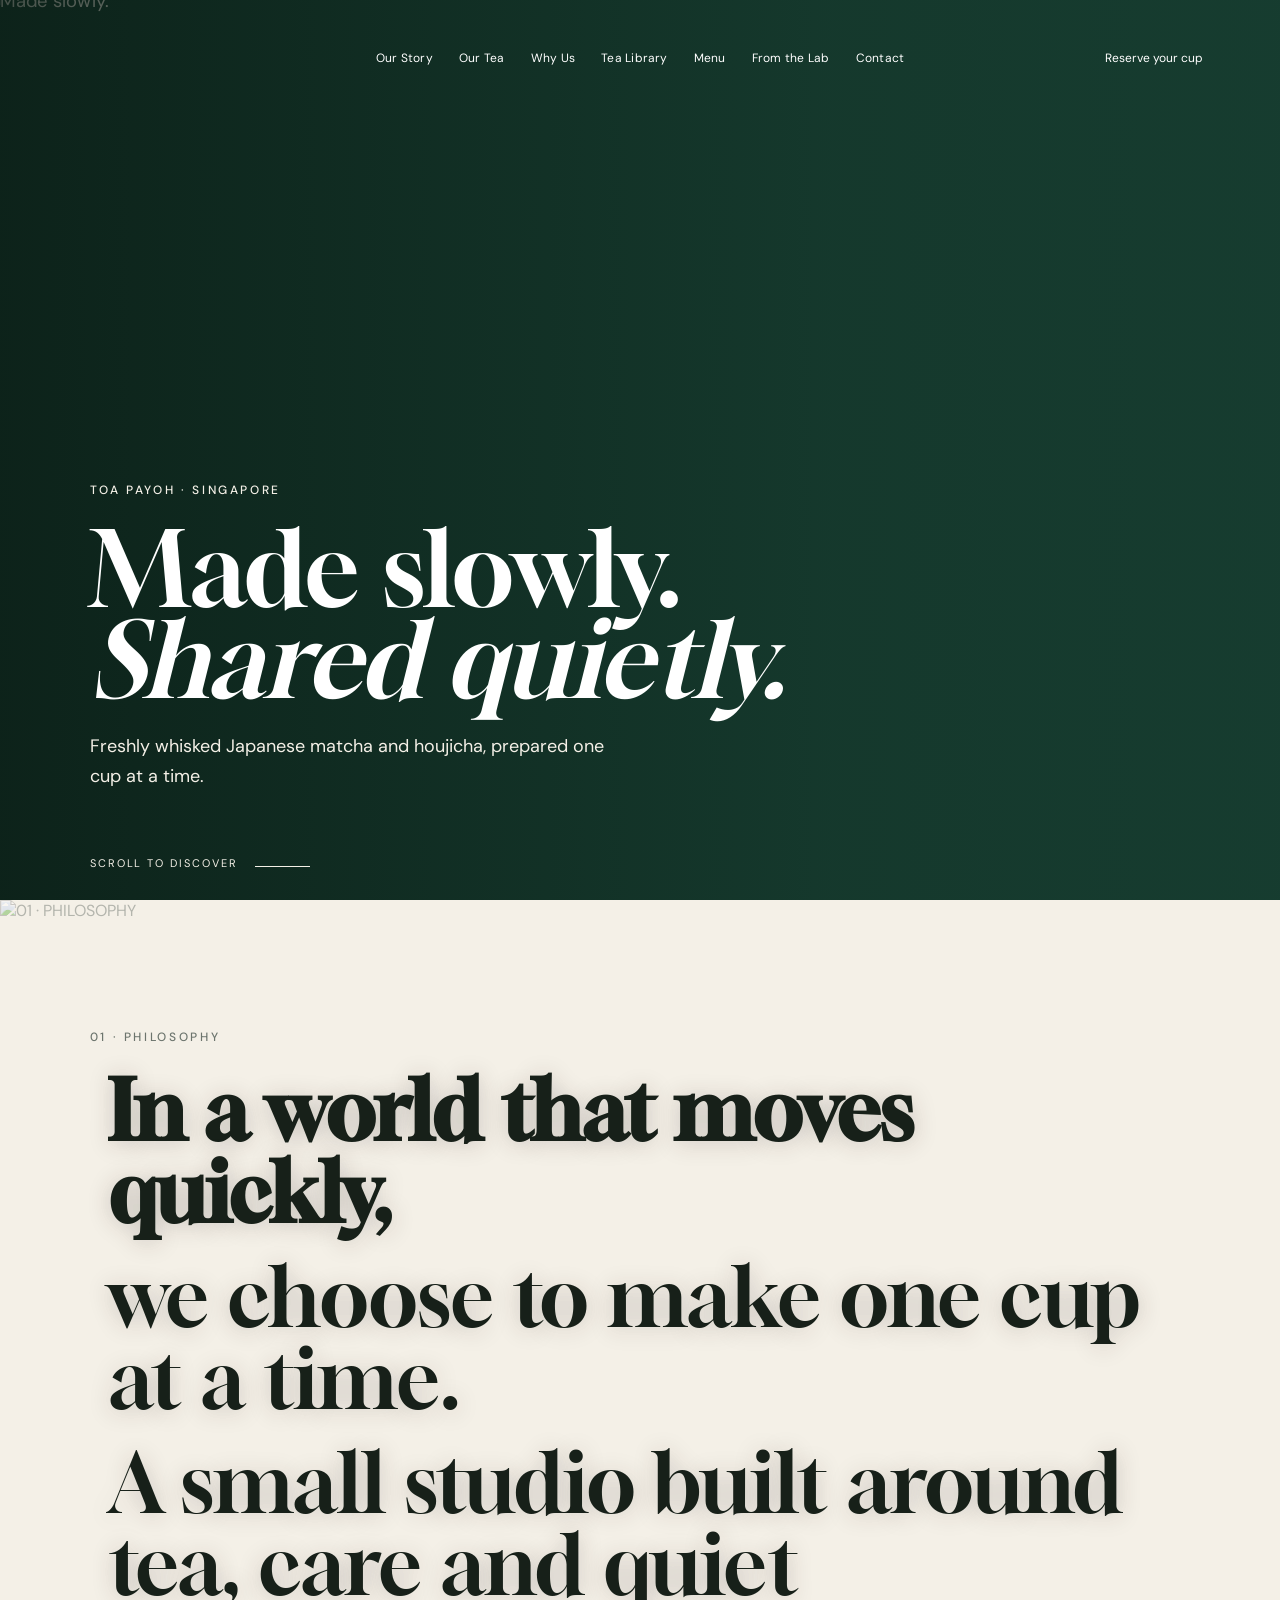
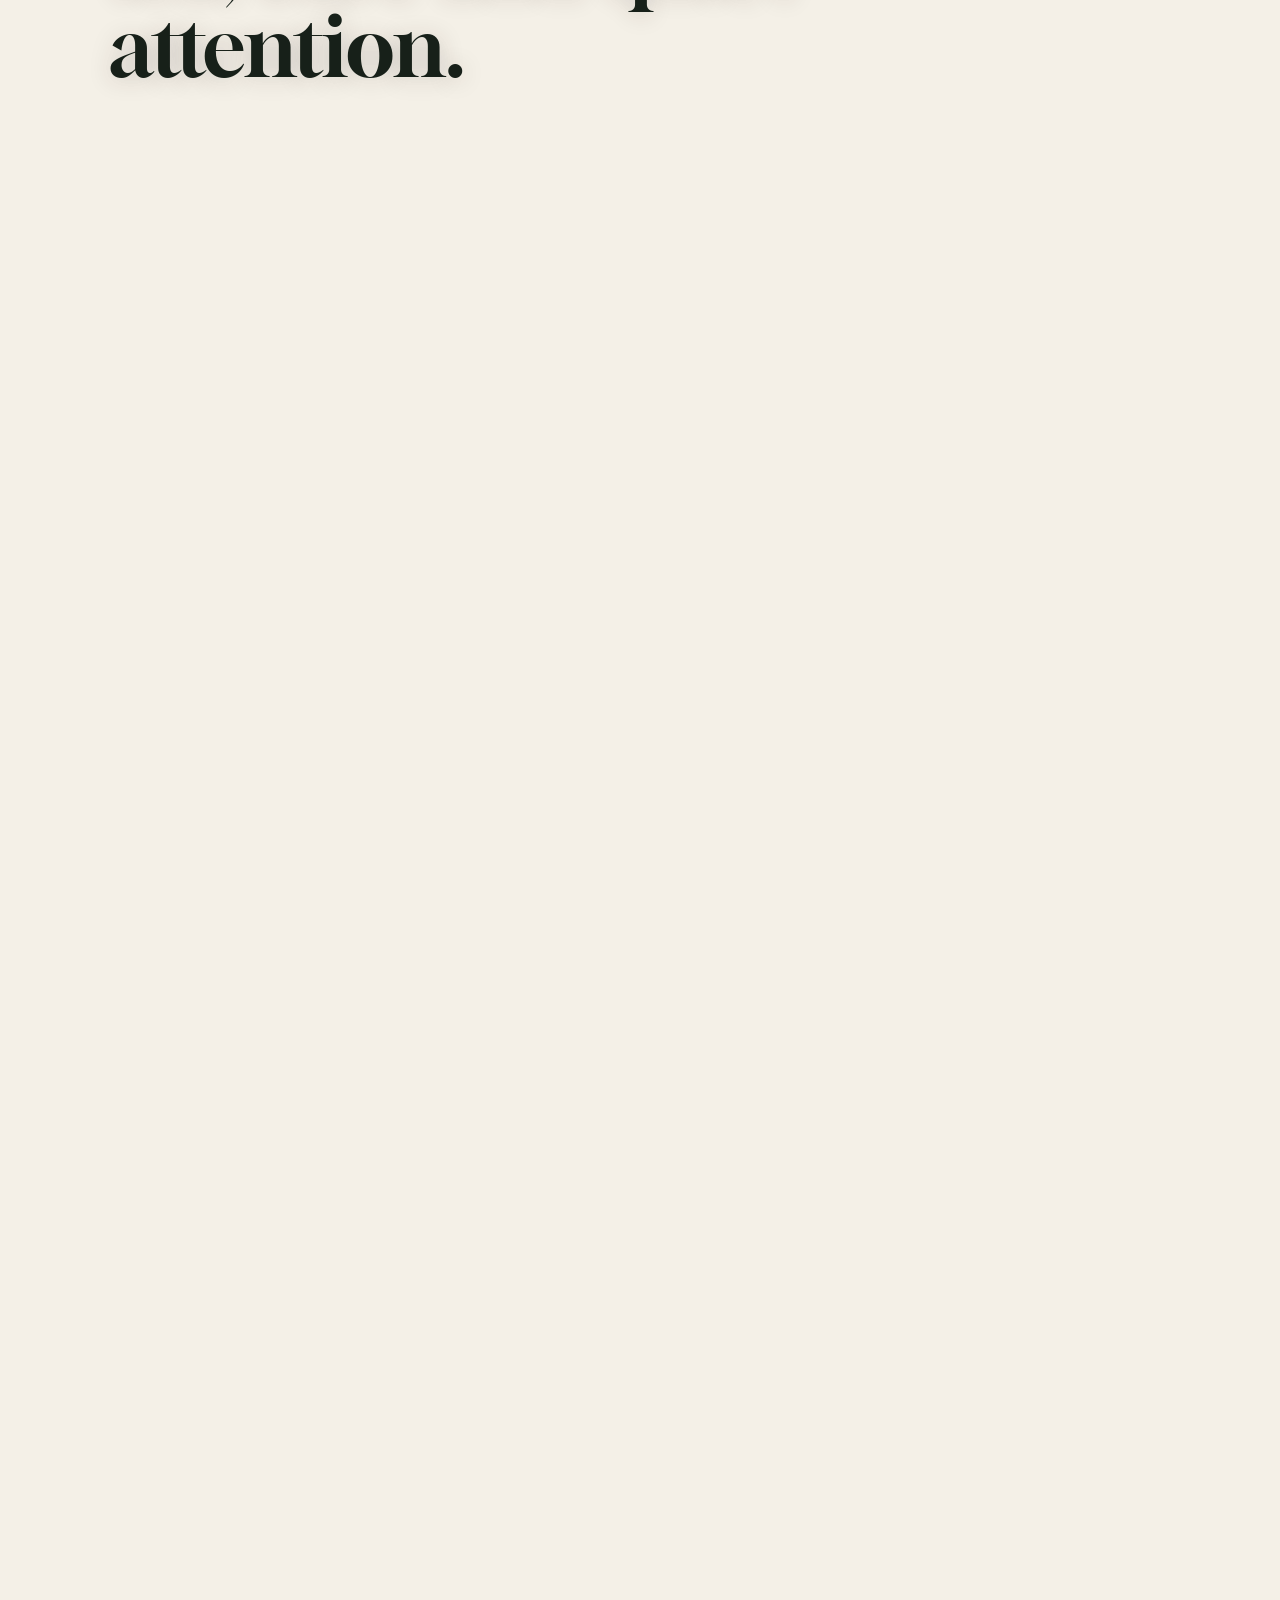
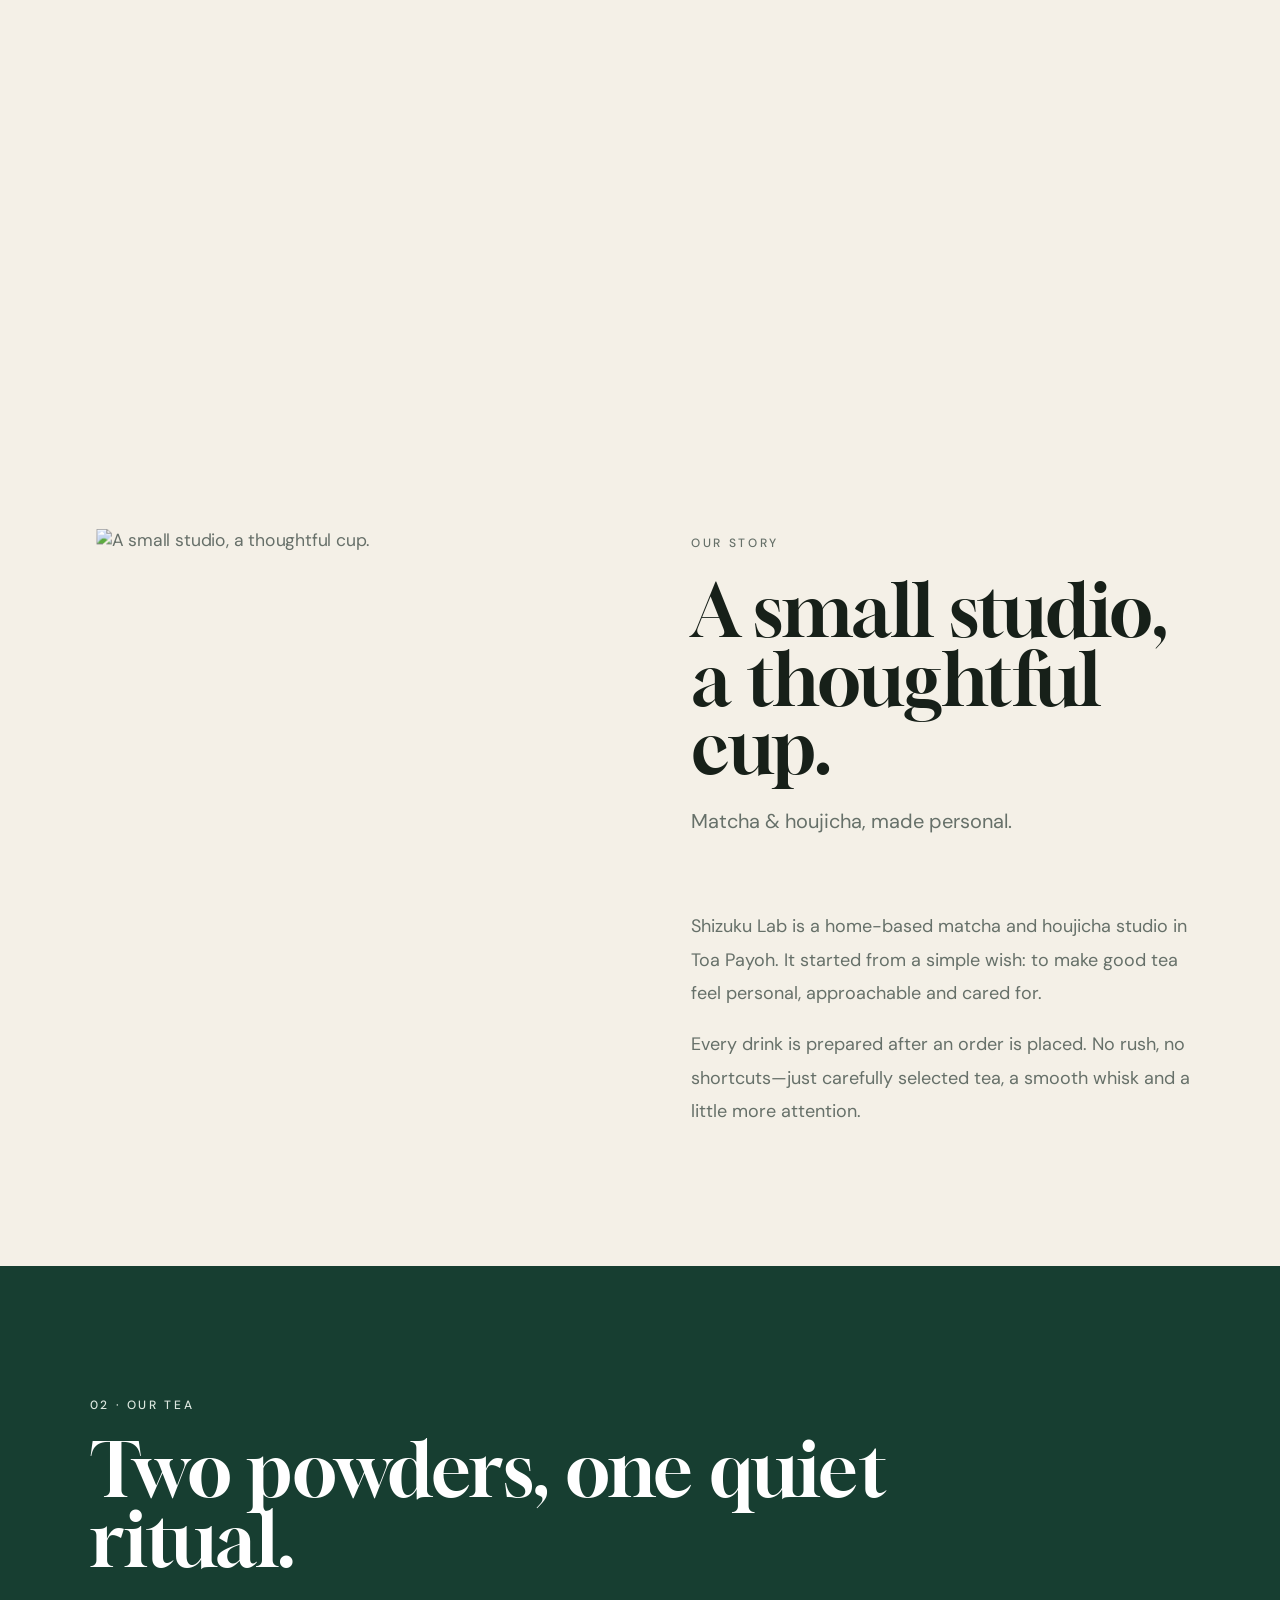
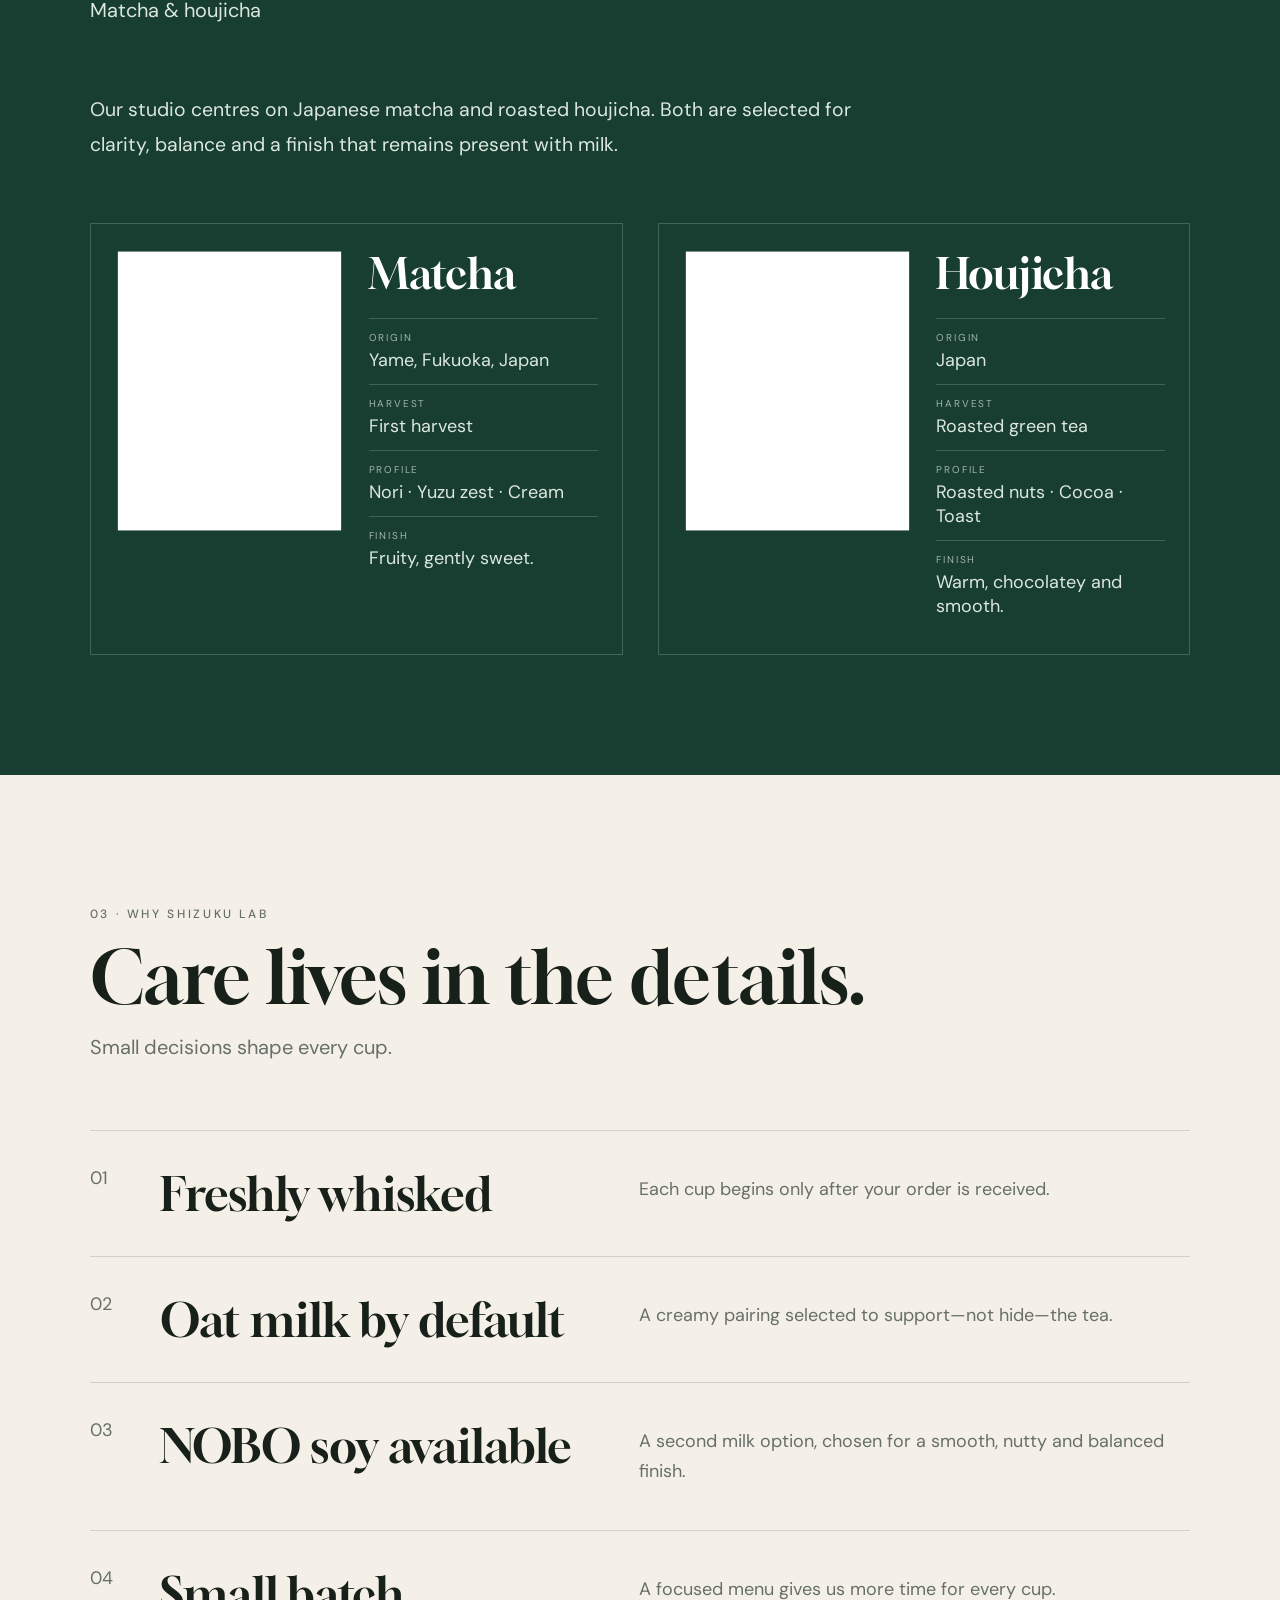
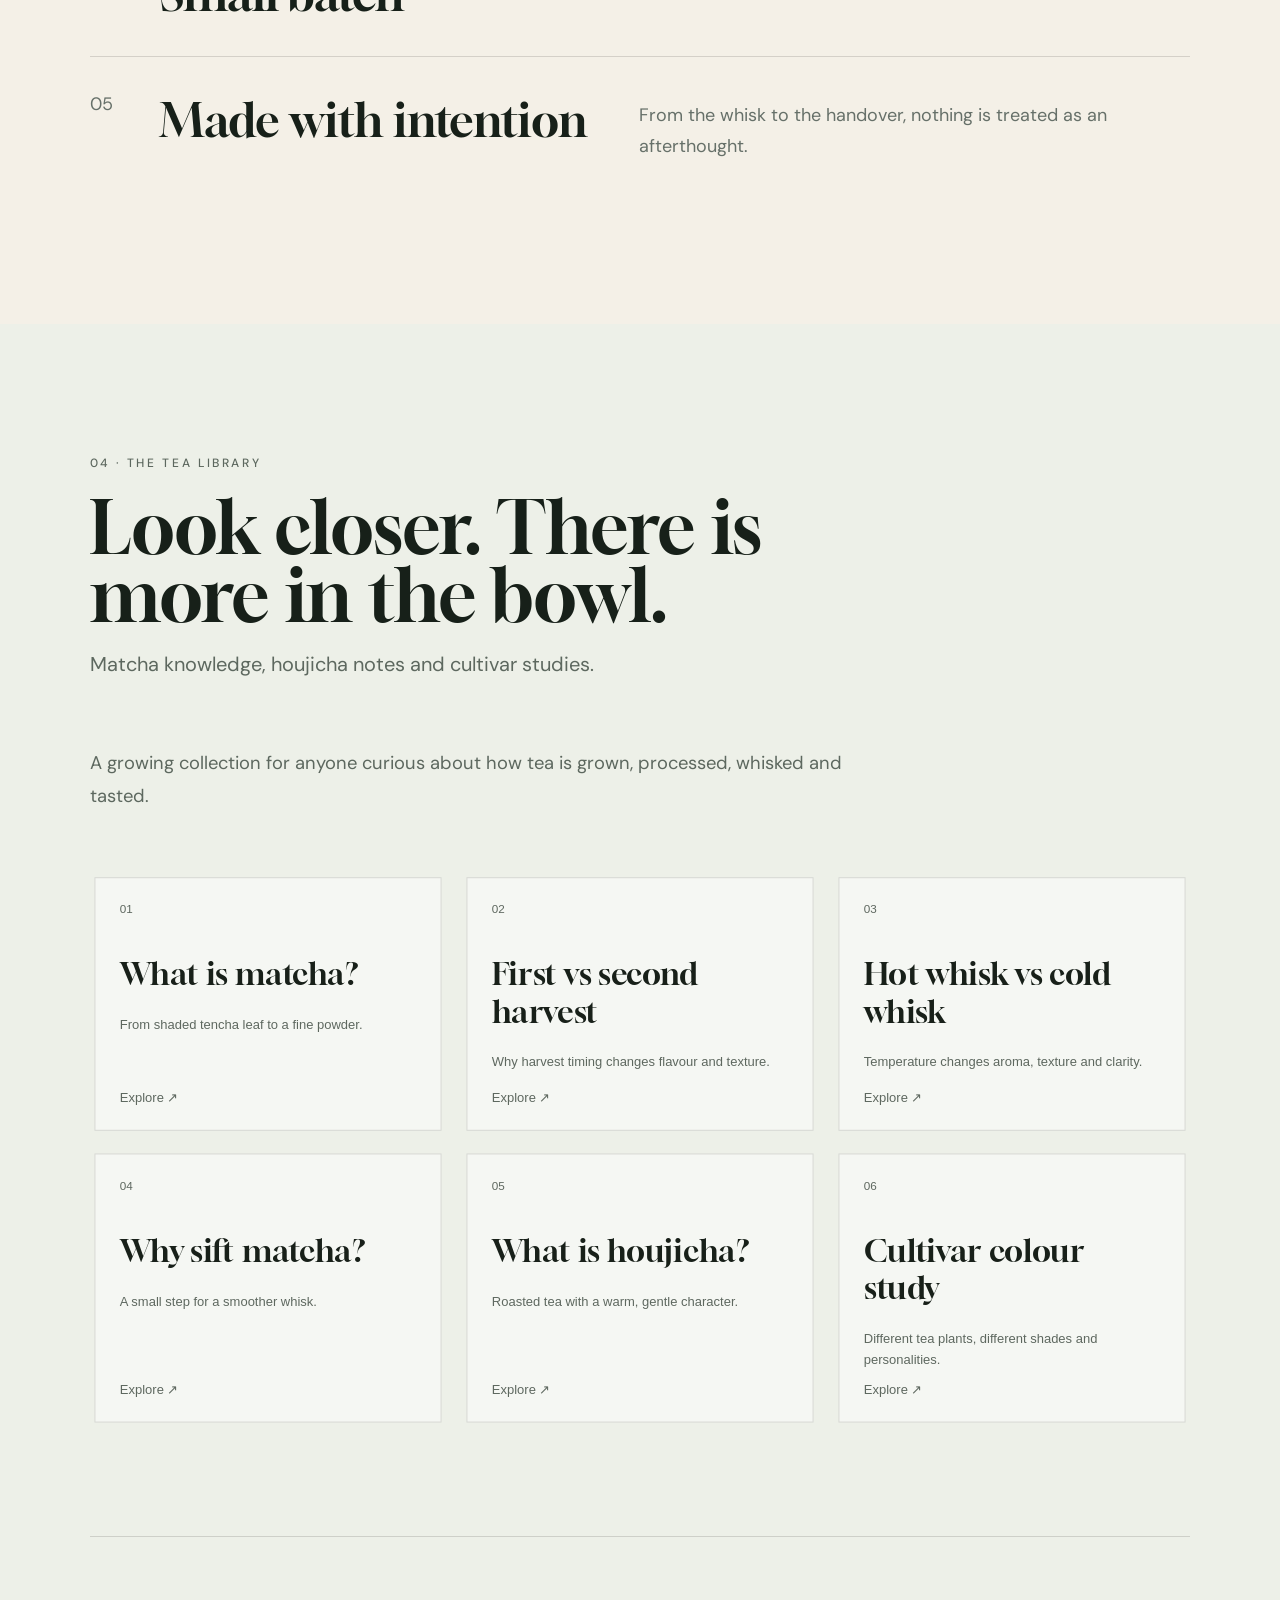
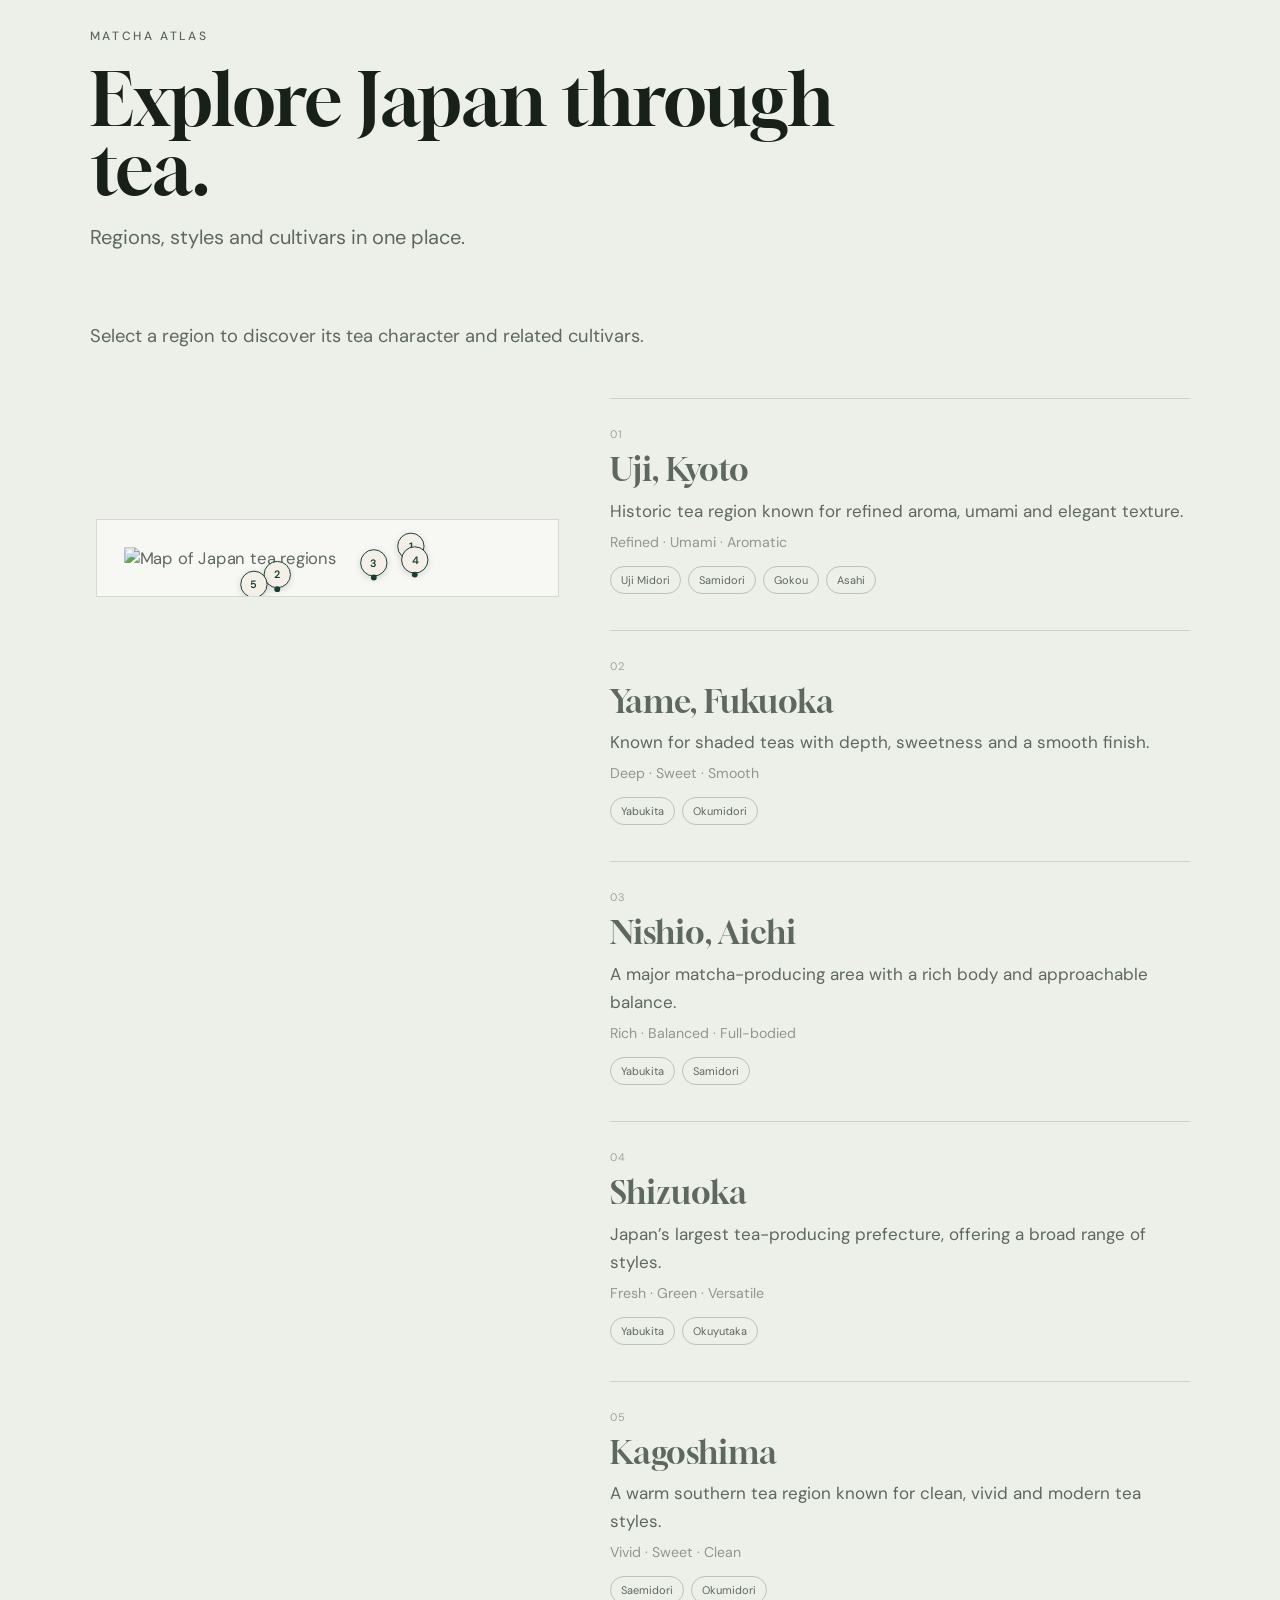
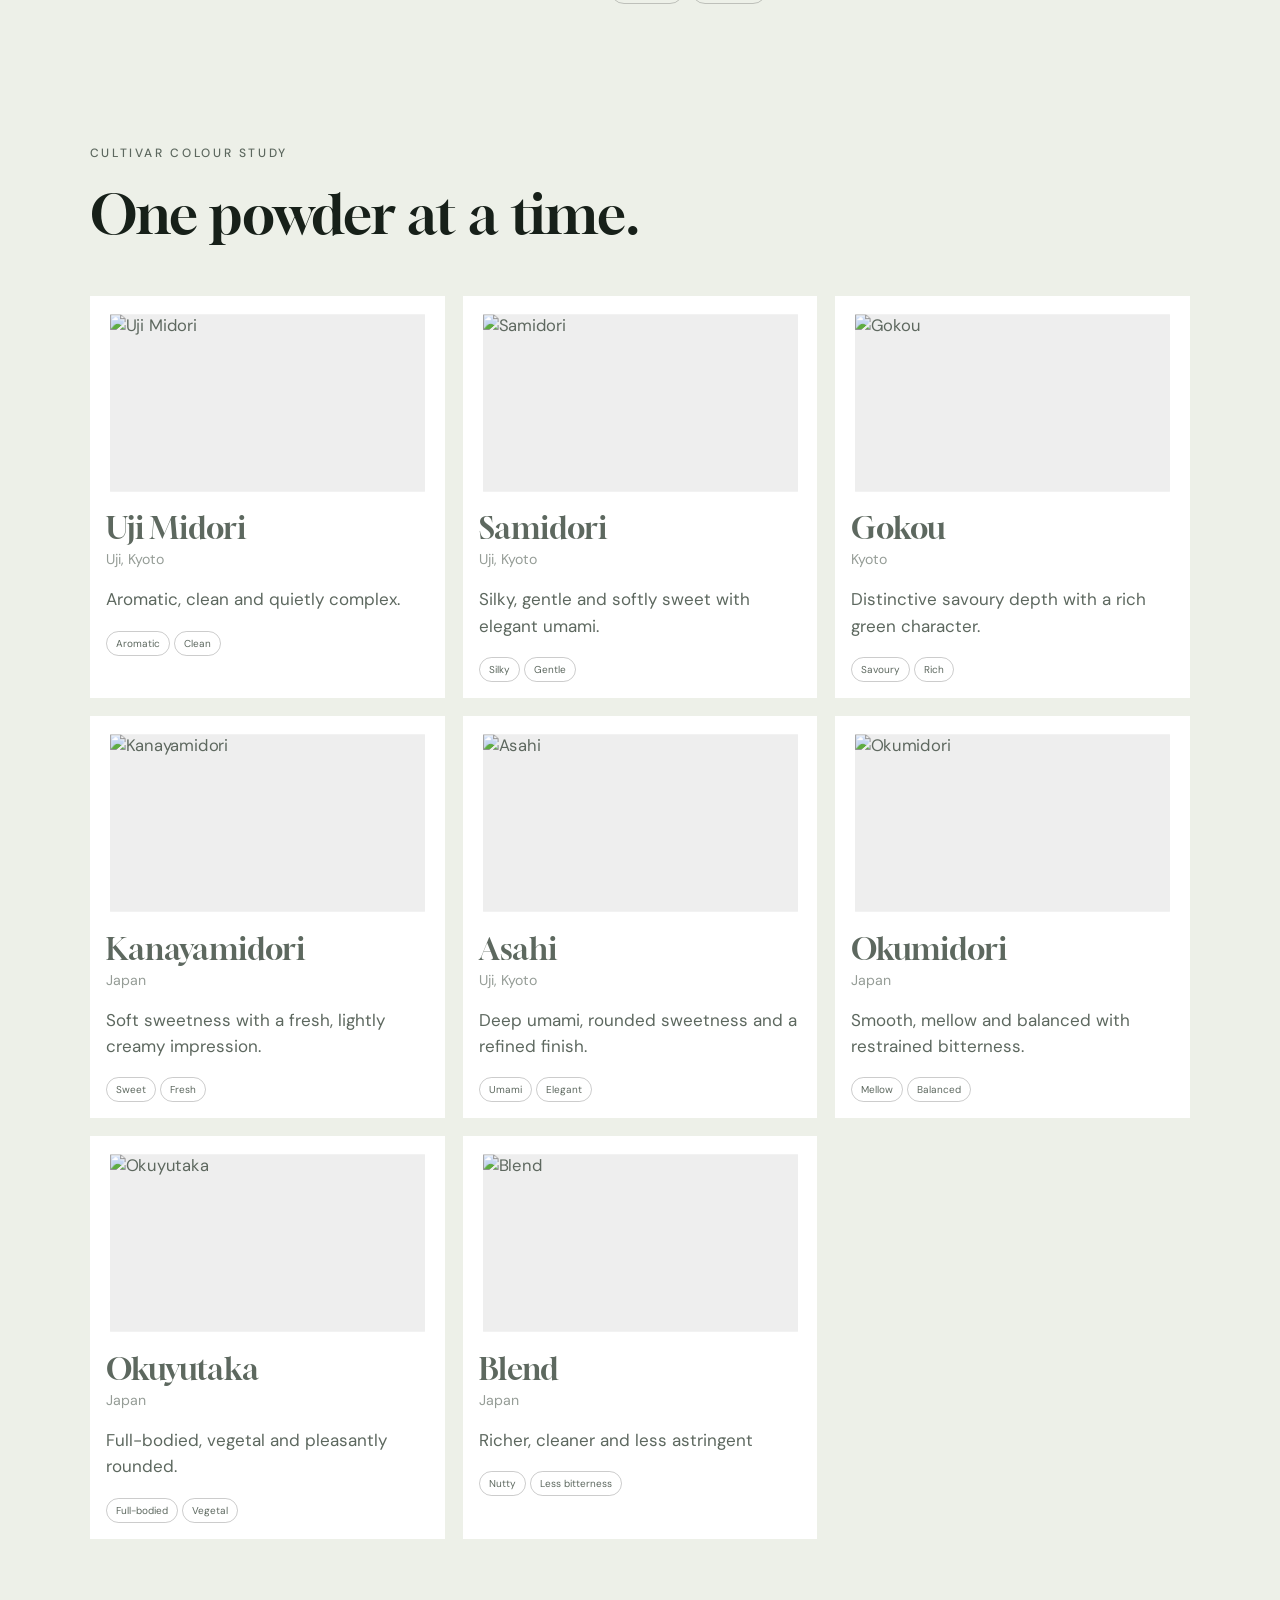
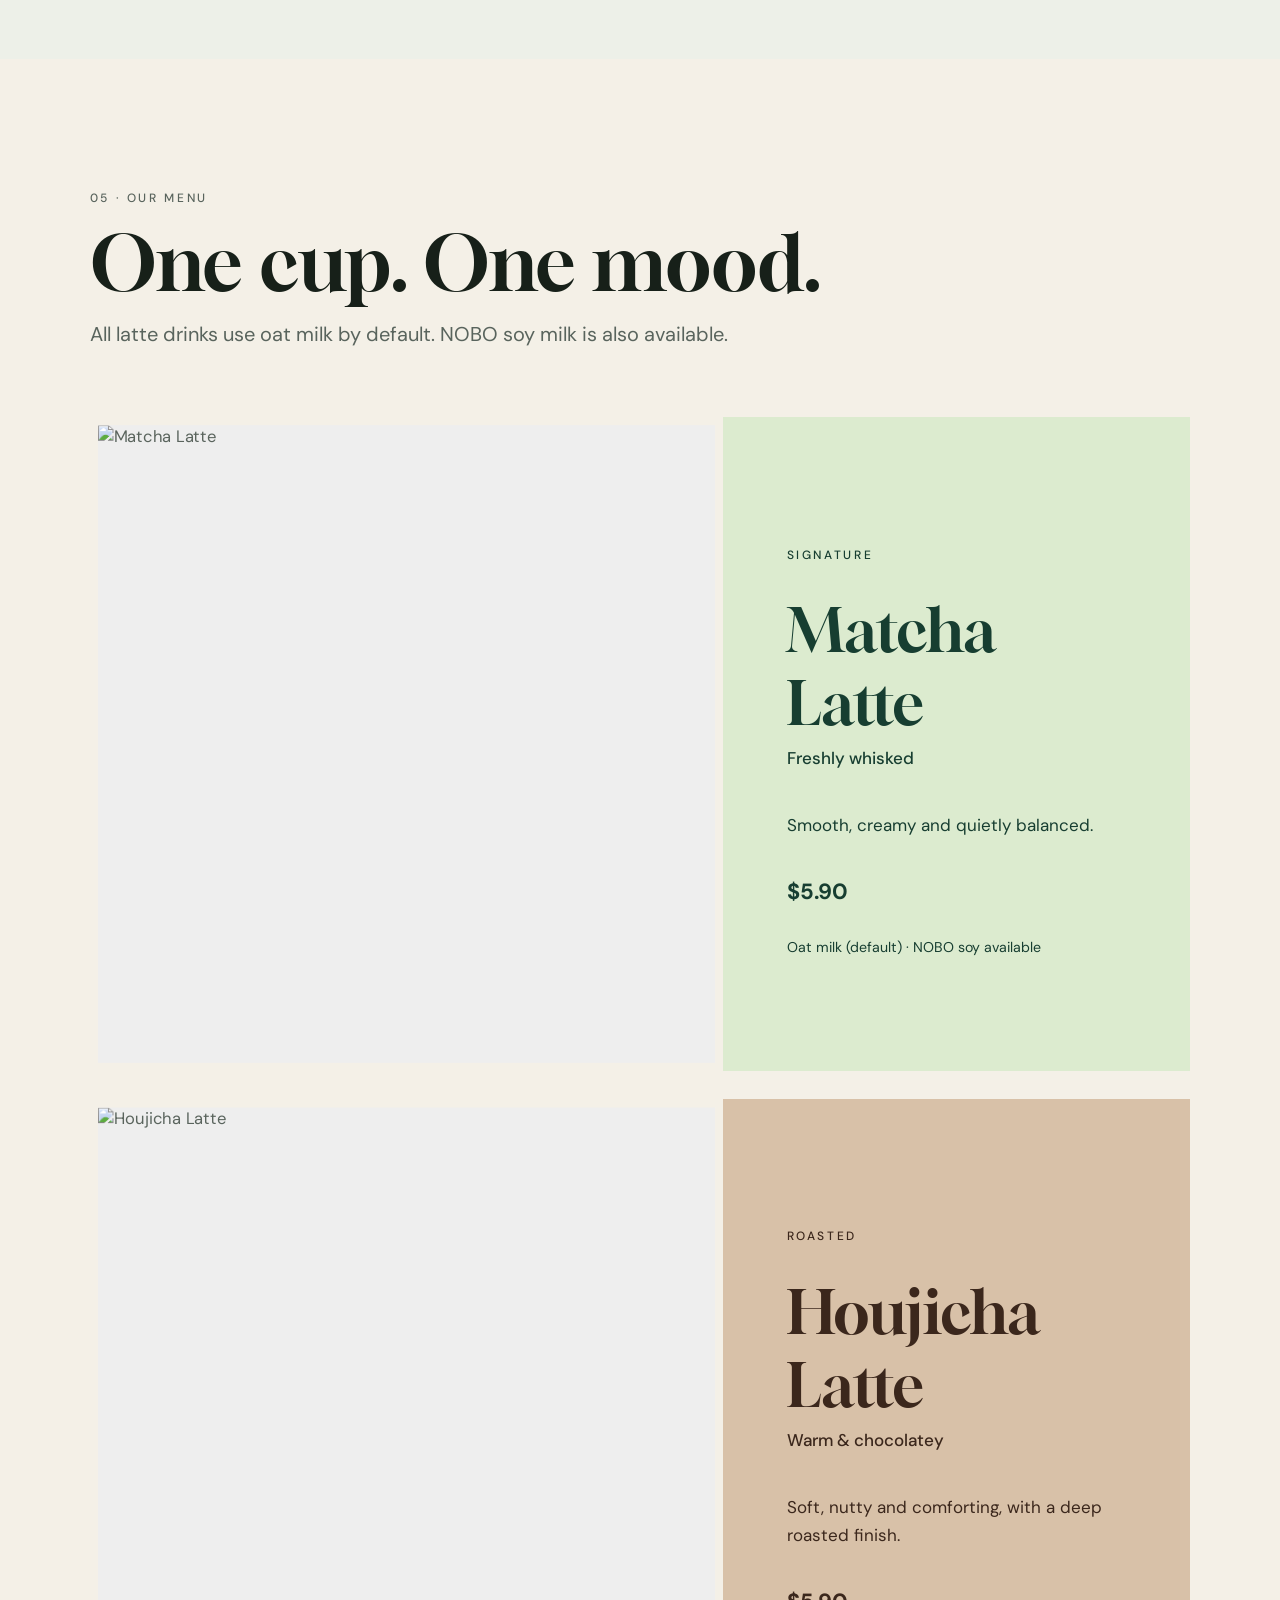
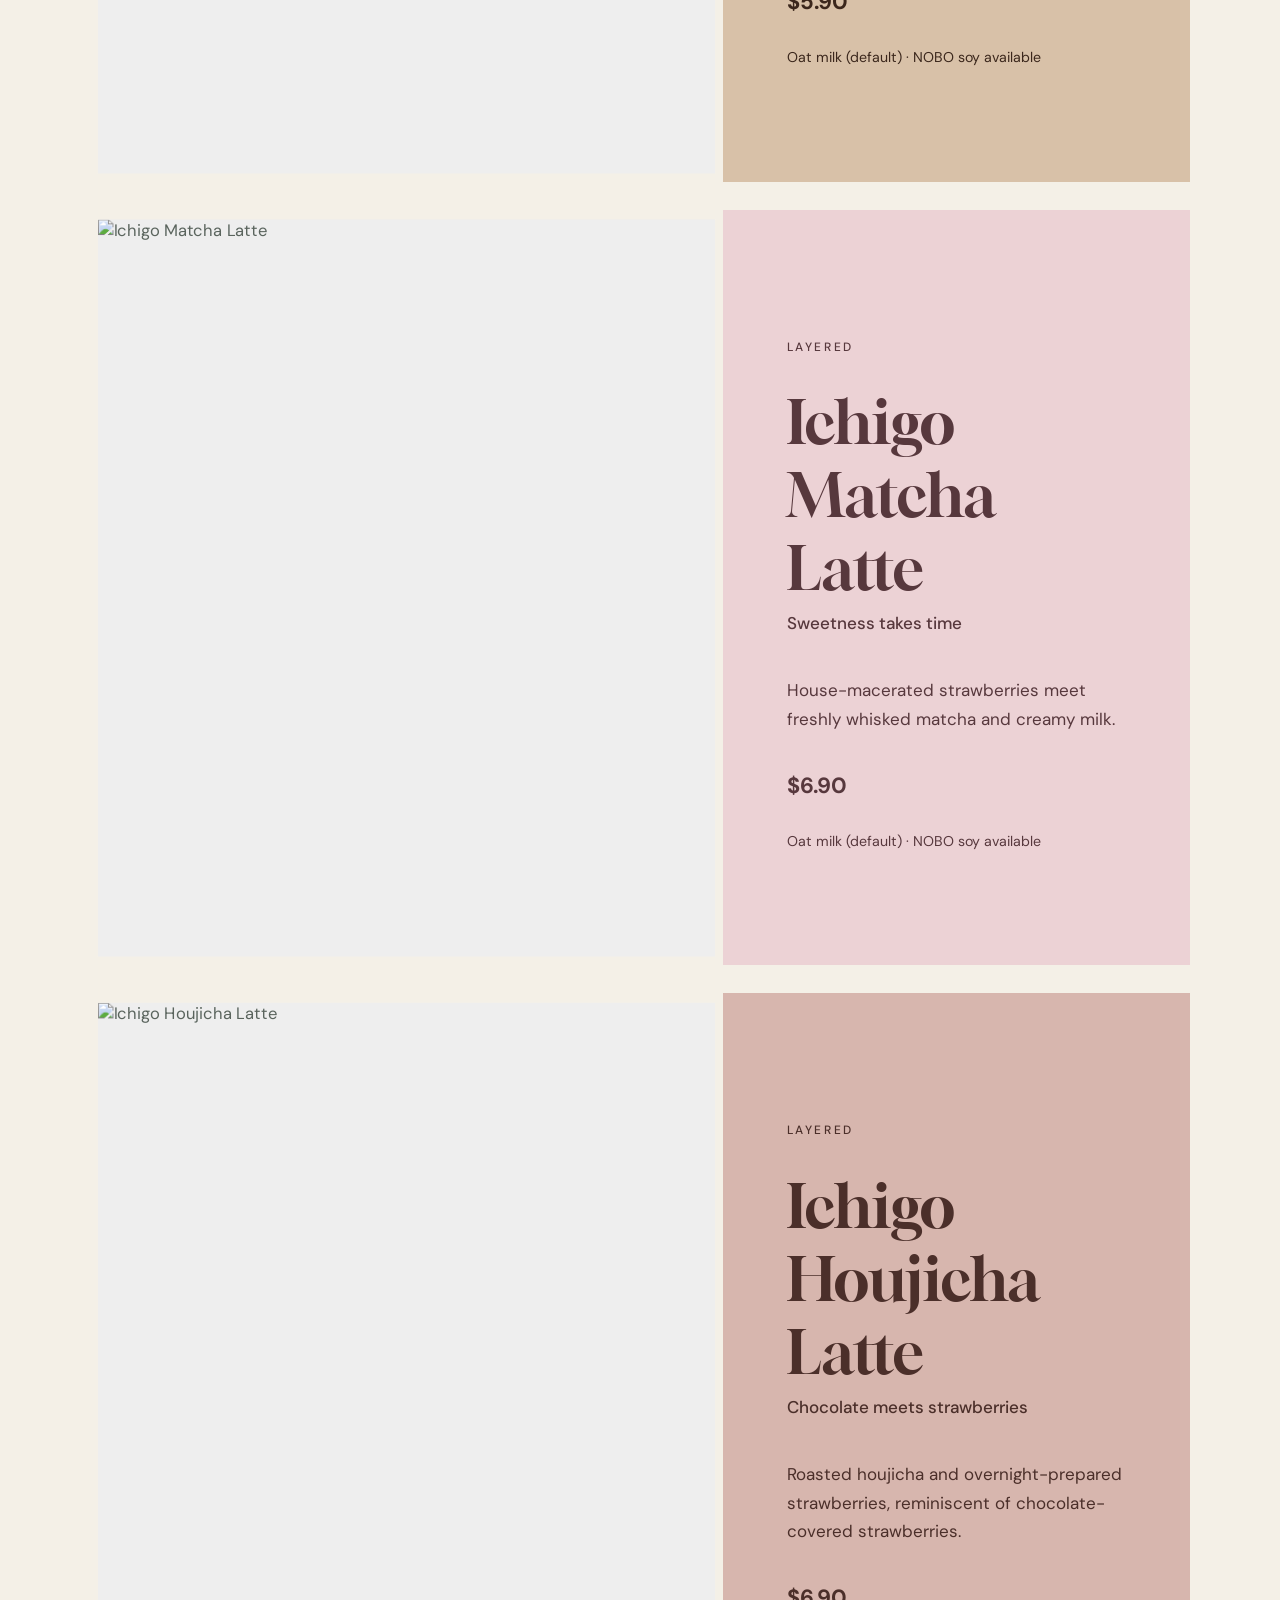
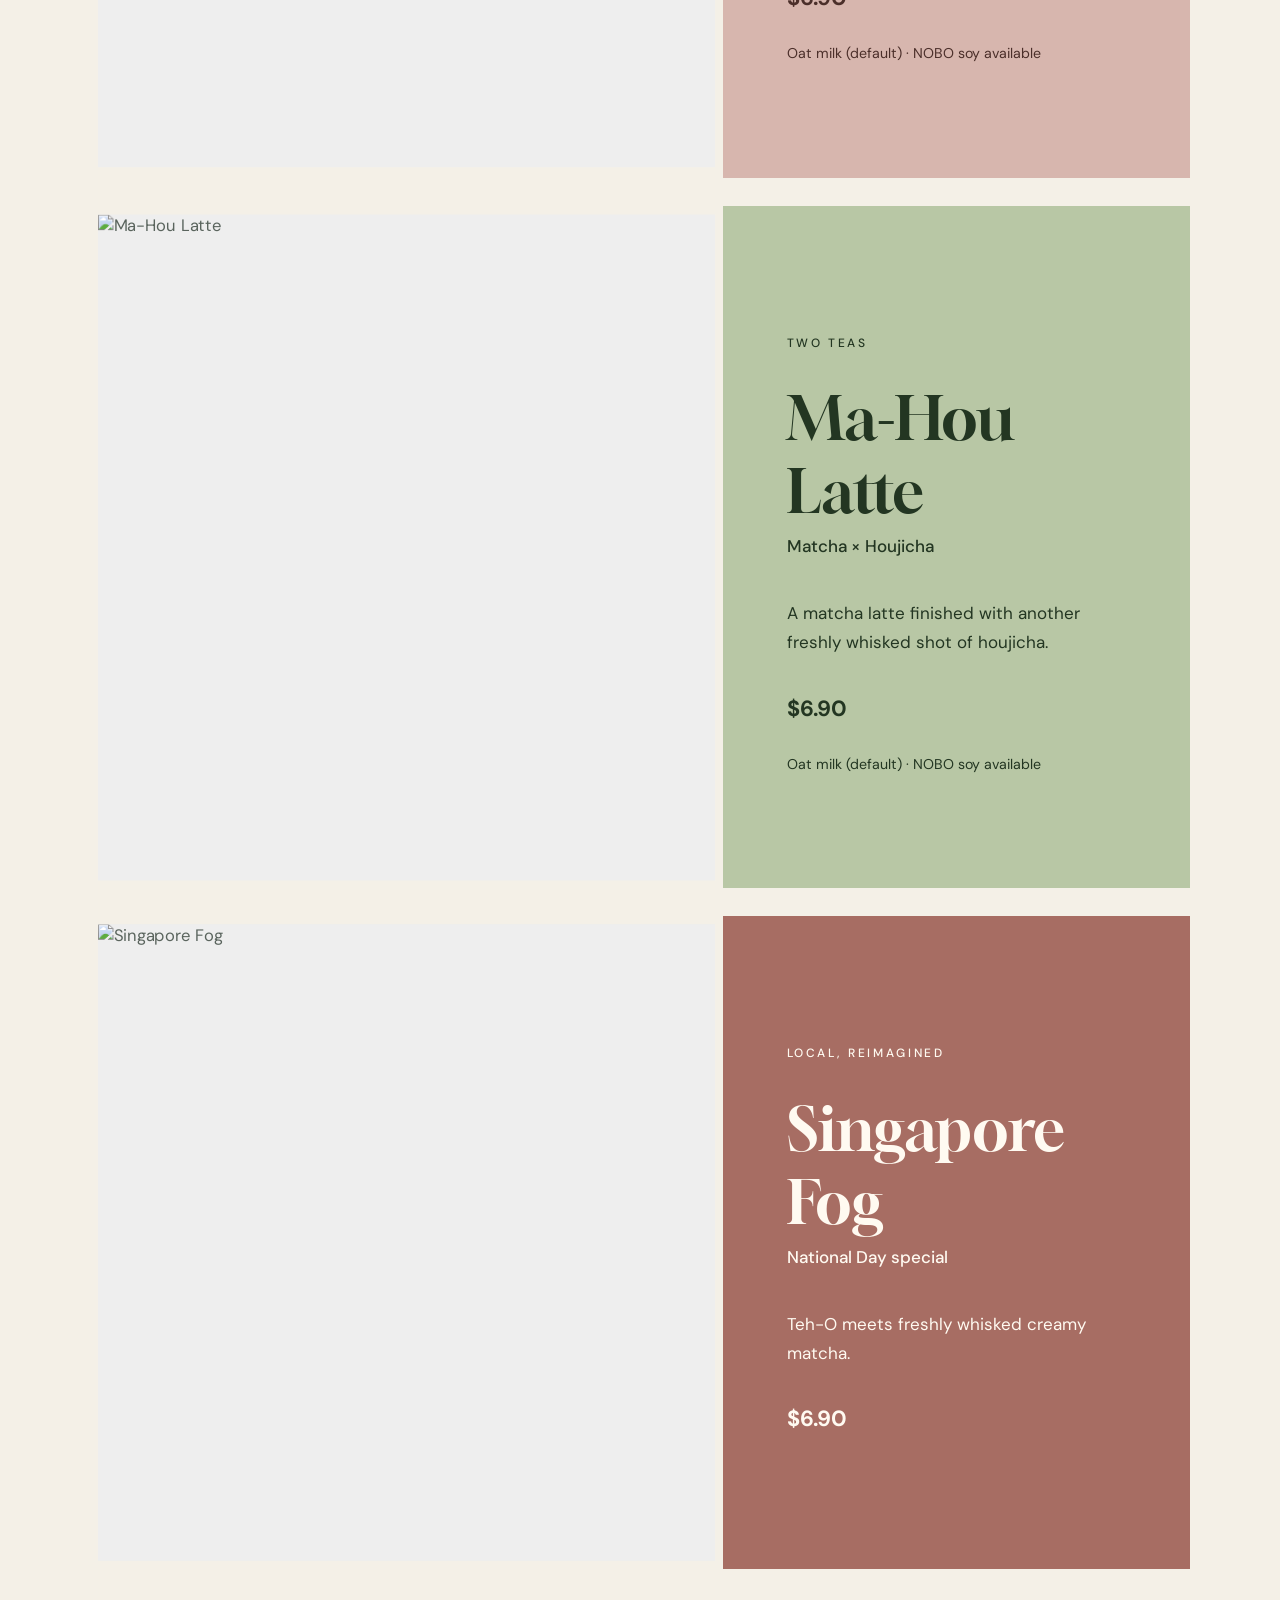
==== commit 66b5f9d0: "Add files via upload" ====
--- a/index.html
+++ b/index.html
@@ -4,13 +4,15 @@
   <meta charset="utf-8">
   <meta name="viewport" content="width=device-width,initial-scale=1">
   <meta name="theme-color" content="#f4f0e7">
-  <meta name="shizuku-build" content="3.8">
+  <meta name="shizuku-build" content="4.3">
   <title>Shizuku Lab — Matcha &amp; Houjicha Studio</title>
   <link rel="preconnect" href="https://fonts.googleapis.com">
   <link rel="preconnect" href="https://fonts.gstatic.com" crossorigin>
+  <link rel="preconnect" href="https://ohgfmmvsxckayamlzdlj.supabase.co" crossorigin>
   <link href="https://fonts.googleapis.com/css2?family=DM+Sans:wght@300;400;500;600&amp;family=Gloock&amp;family=Noto+Serif+JP:wght@400;500&amp;family=Playfair+Display:ital,wght@0,500;1,500&amp;family=Cormorant+Garamond:wght@500;600&amp;display=swap" rel="stylesheet">
-  <link rel="stylesheet" href="styles.css?v=38">
-  <link id="siteFavicon" rel="icon" type="image/svg+xml" href="assets/favicon.svg?v=38">
+  <link rel="stylesheet" href="styles.css?v=43">
+  <link id="siteFavicon" rel="icon" type="image/svg+xml" href="assets/favicon.svg?v=43">
+  <link rel="apple-touch-icon" href="assets/favicon.svg?v=43">
 </head>
 <body>
   <div class="progress" id="progress"></div>
@@ -25,10 +27,10 @@
   <main id="site"></main>
   <div class="drawer-backdrop" id="drawerBackdrop"></div>
   <aside class="drawer" id="drawer"><button id="drawerClose" aria-label="Close">×</button><div id="drawerContent"></div></aside>
-  <script src="site-data.js?v=38"></script>
-  <script src="site-render.js?v=38"></script>
-  <script src="supabase-config.js?v=38"></script>
-  <script src="website-live.js?v=38"></script>
-  <script src="app.js?v=38"></script>
+  <script src="site-data.js?v=43"></script>
+  <script src="site-render.js?v=43"></script>
+  <script src="supabase-config.js?v=43"></script>
+  <script src="website-live.js?v=43"></script>
+  <script src="app.js?v=43"></script>
 </body>
 </html>
--- a/styles.css
+++ b/styles.css
@@ -71,3 +71,4 @@
  .contact-item{grid-column:auto!important;text-align:left}
 }
 @media(prefers-reduced-motion:reduce){.philosophy-media,.philosophy-line,.scroll-media{transition:none!important;transform:none!important}}
+@media(min-width:901px){header nav{gap:12px 26px;max-width:66vw;justify-content:center;flex-wrap:wrap}}
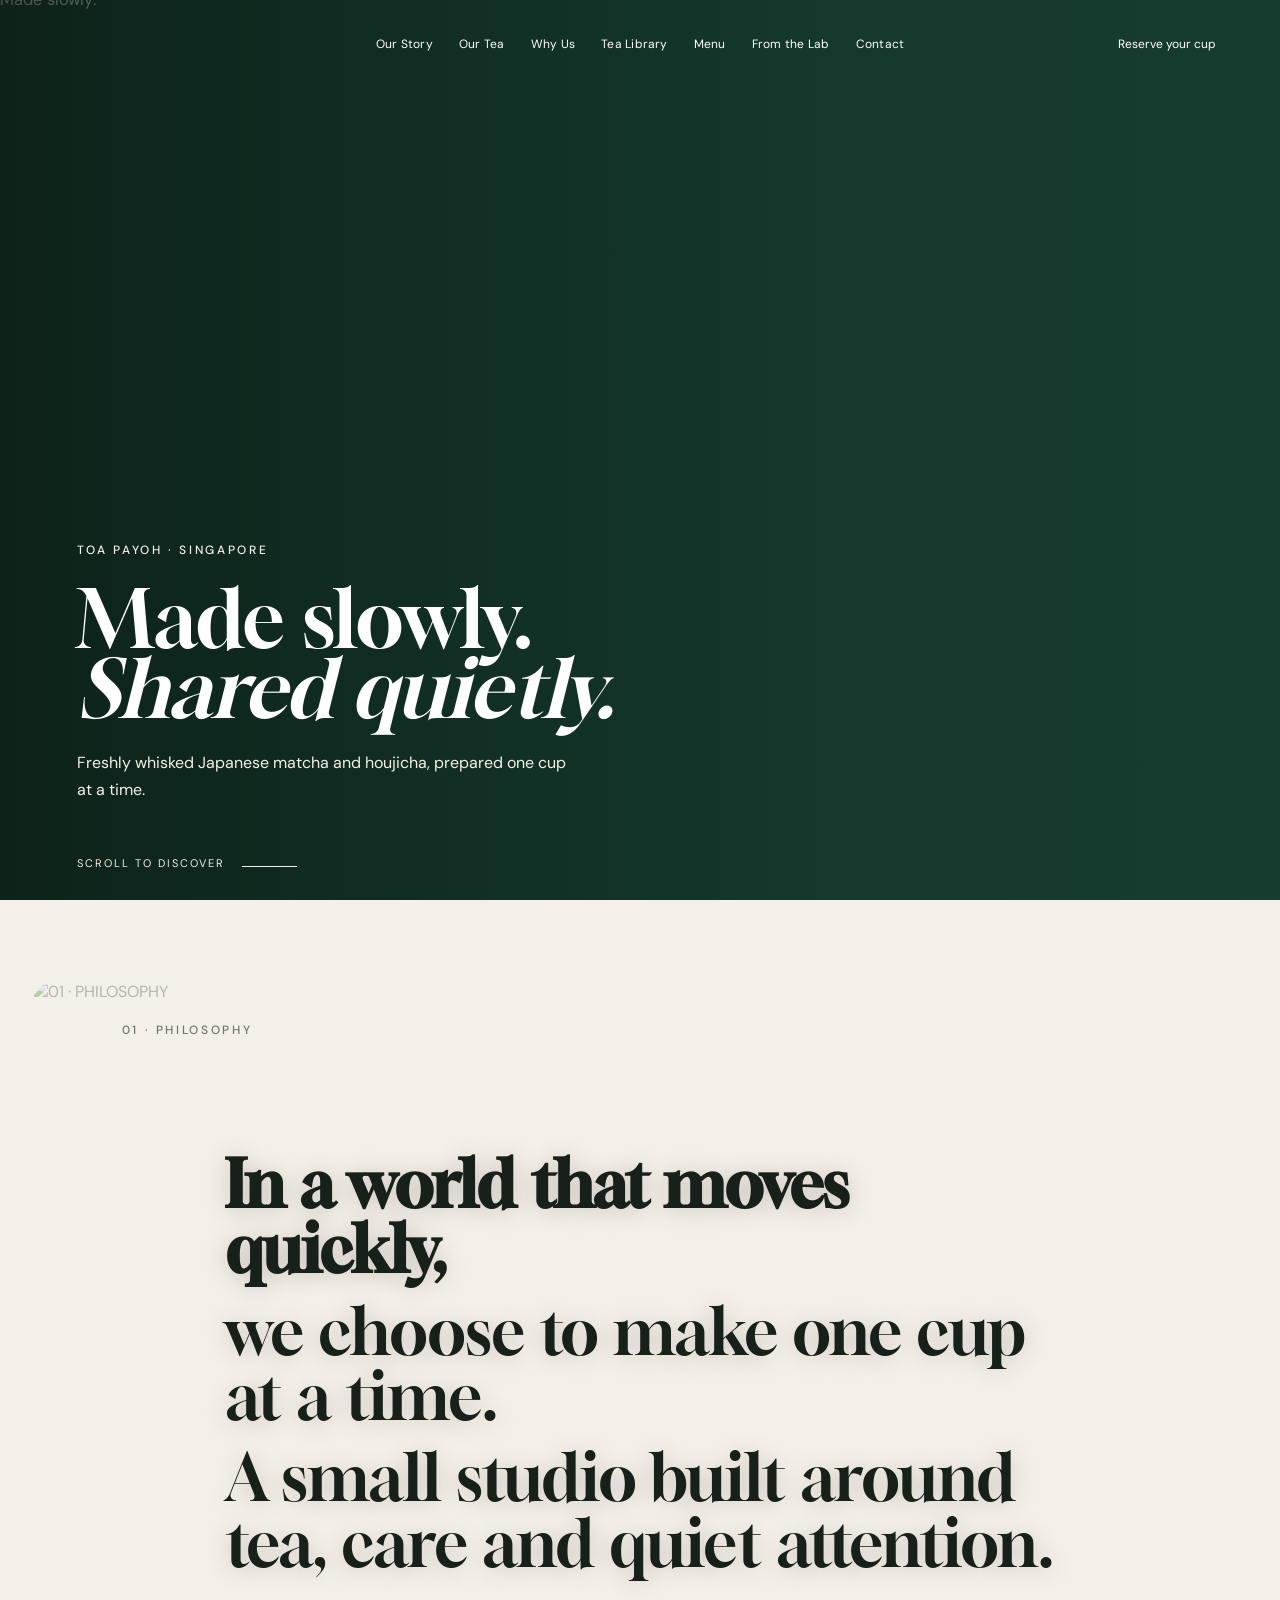
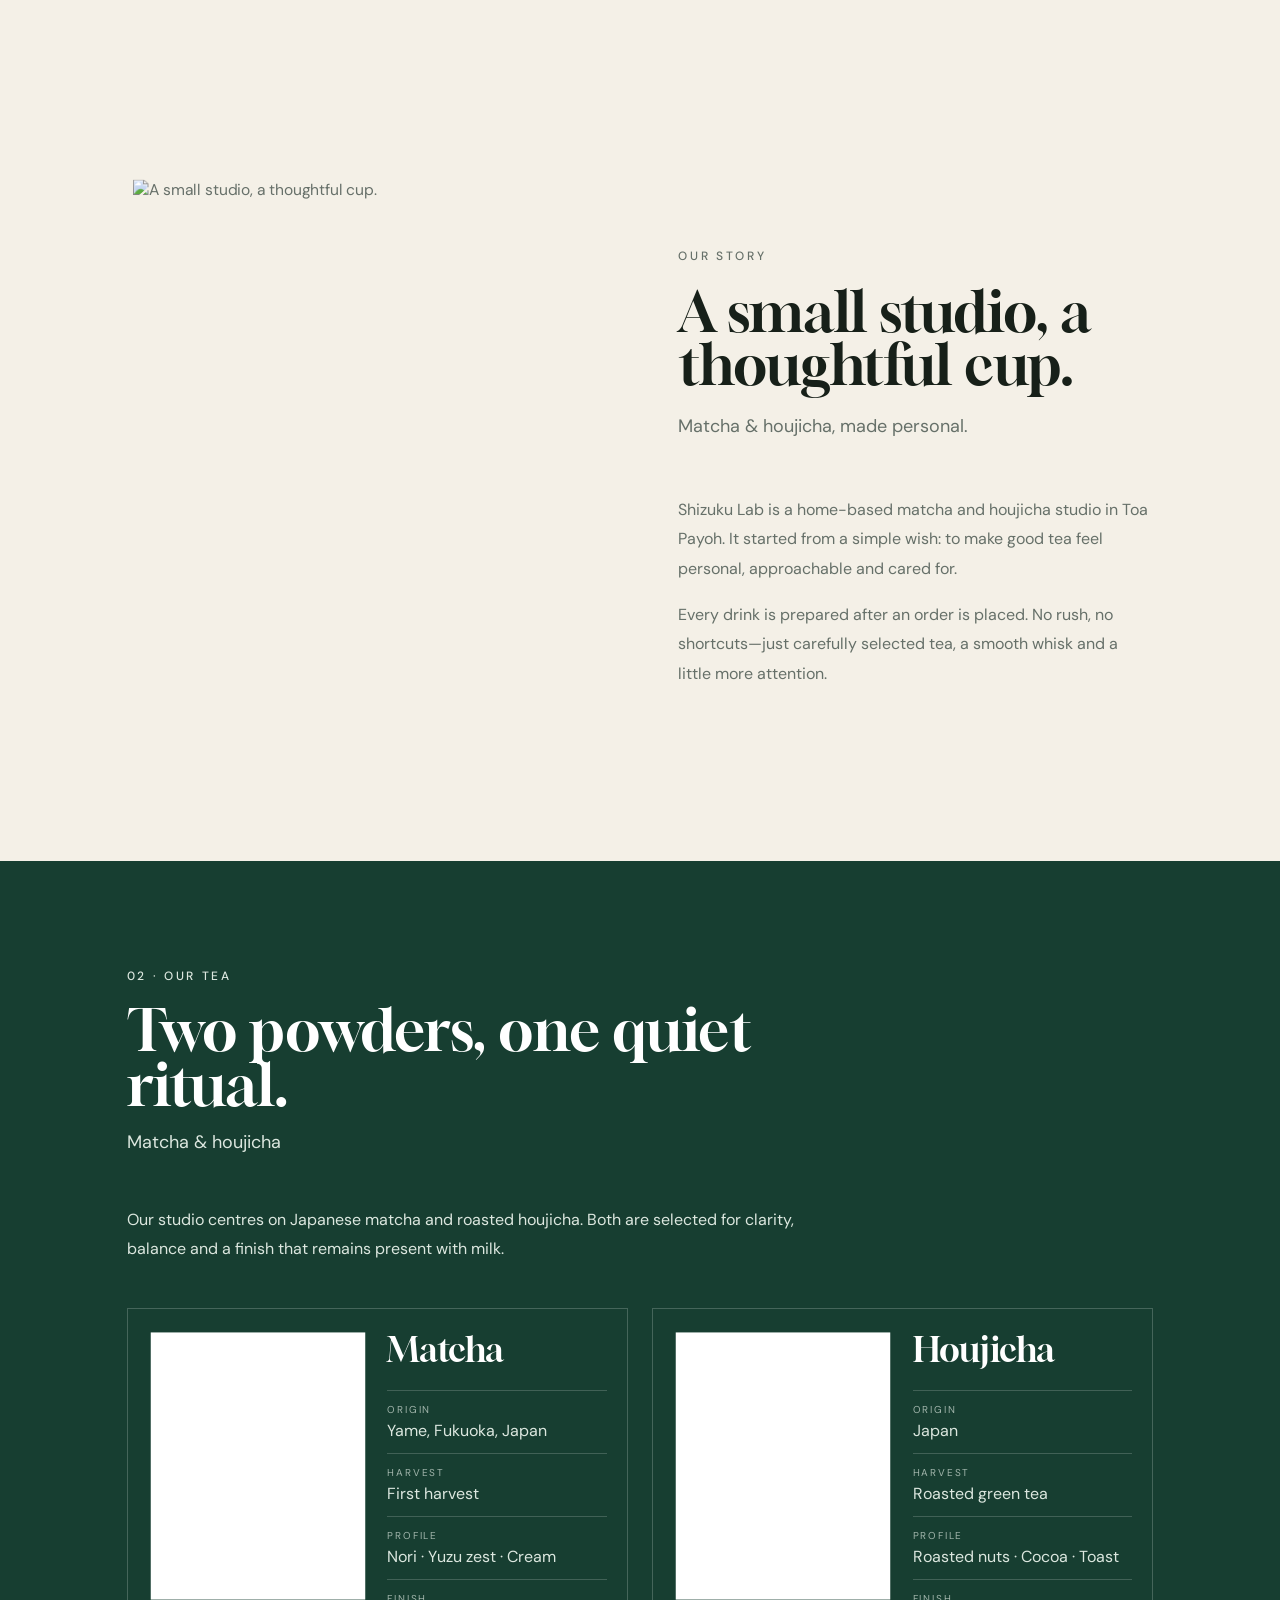
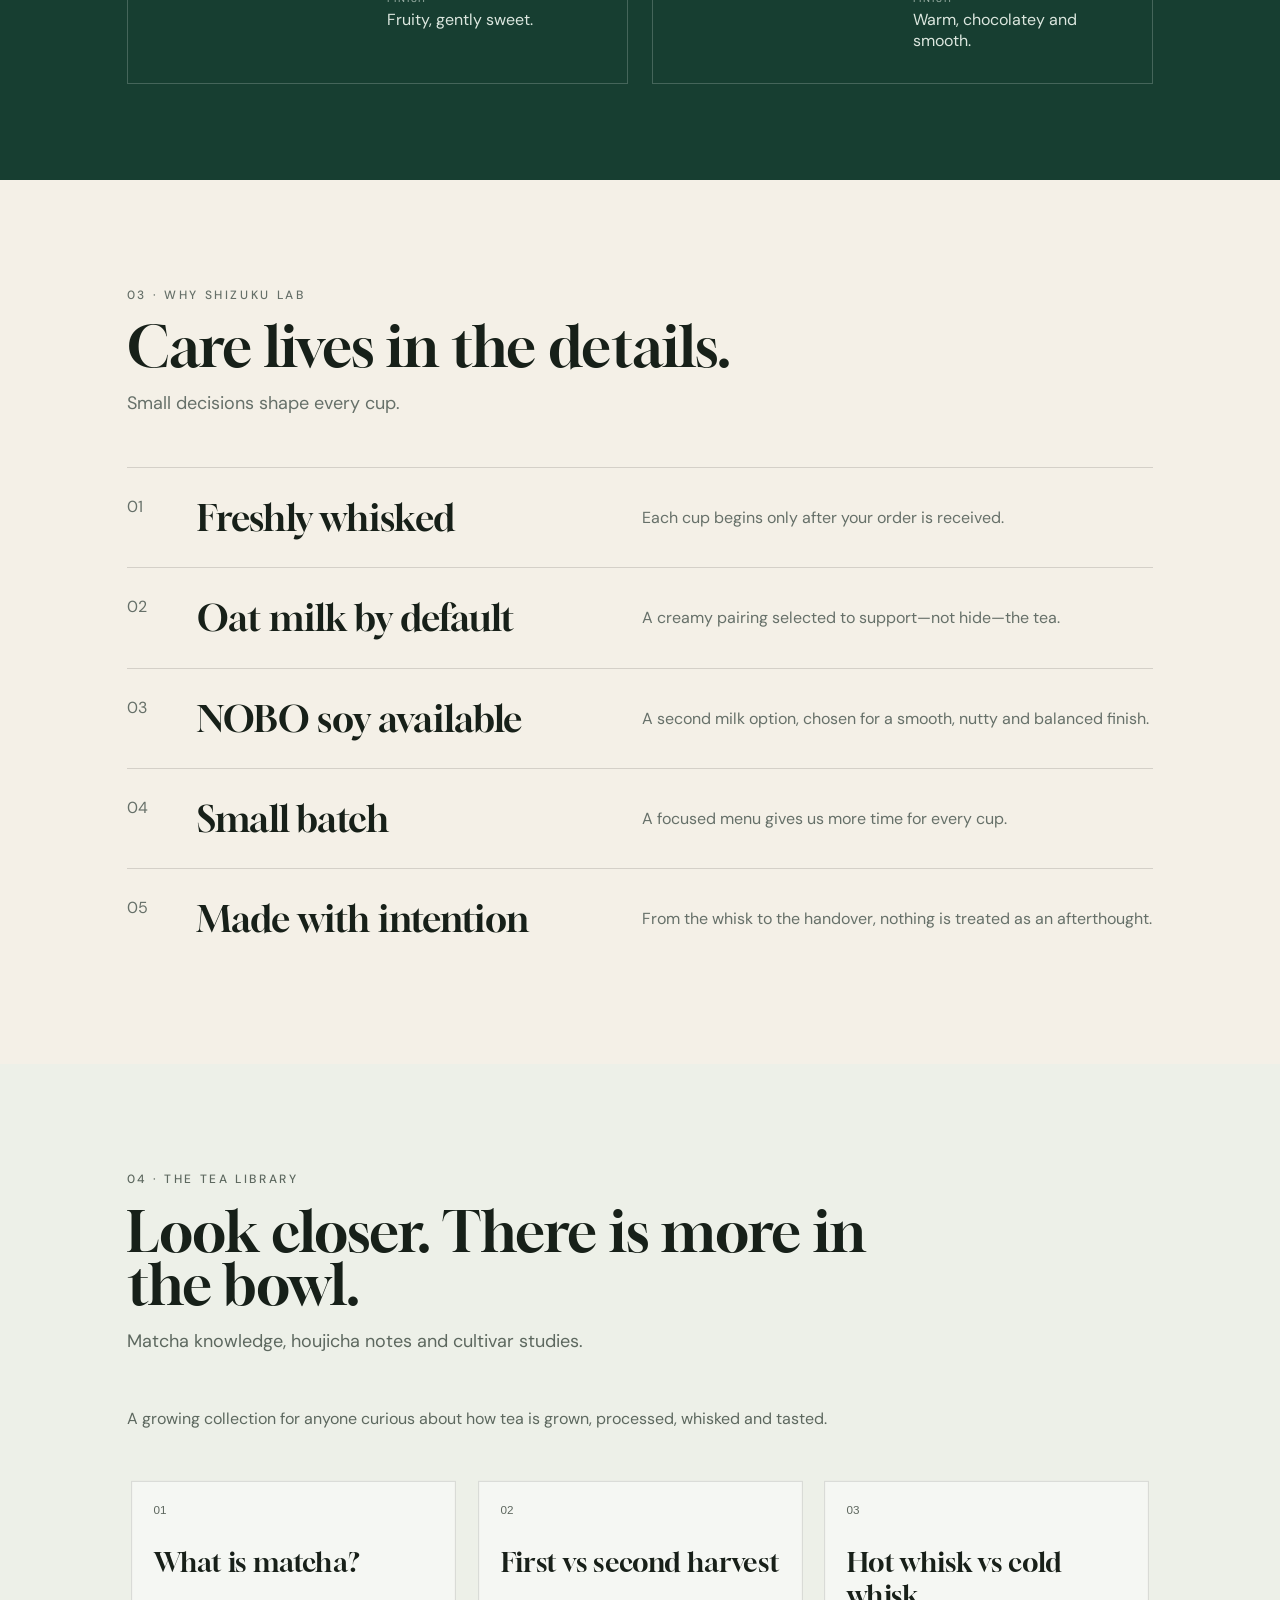
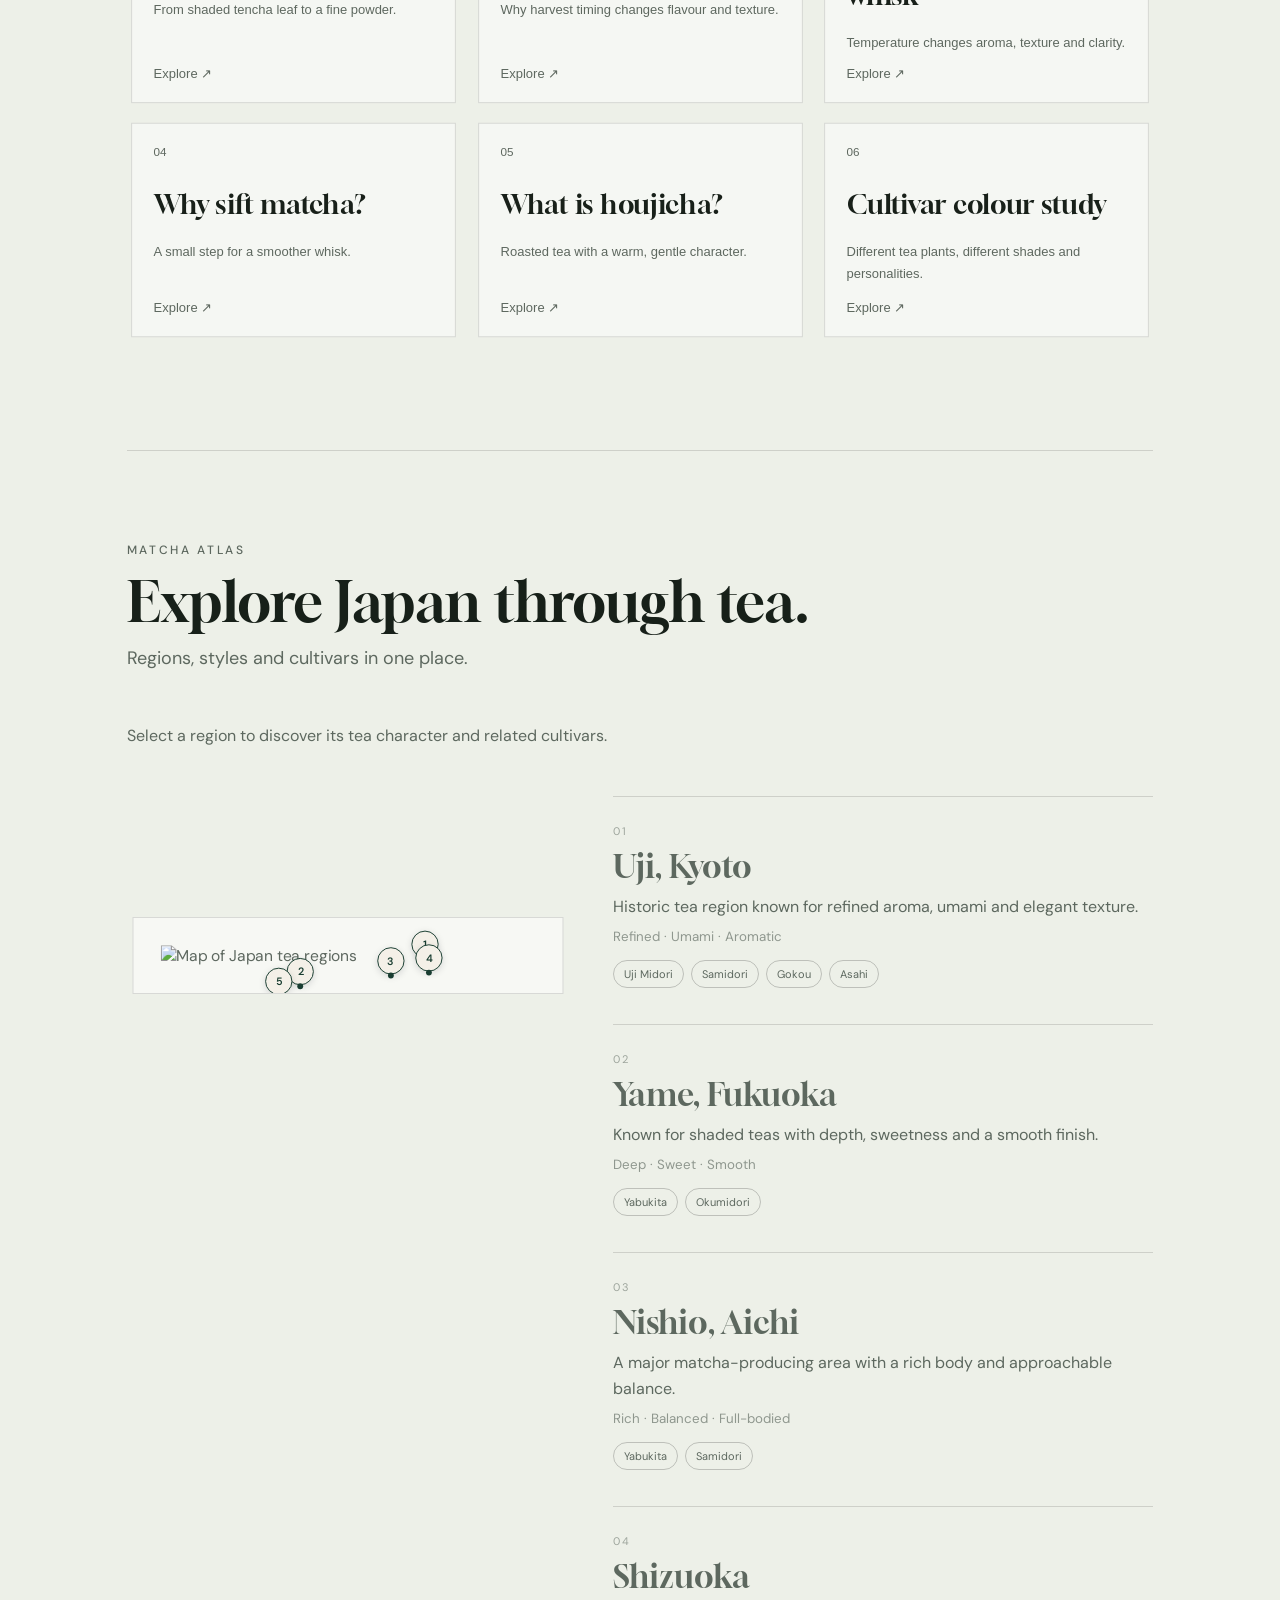
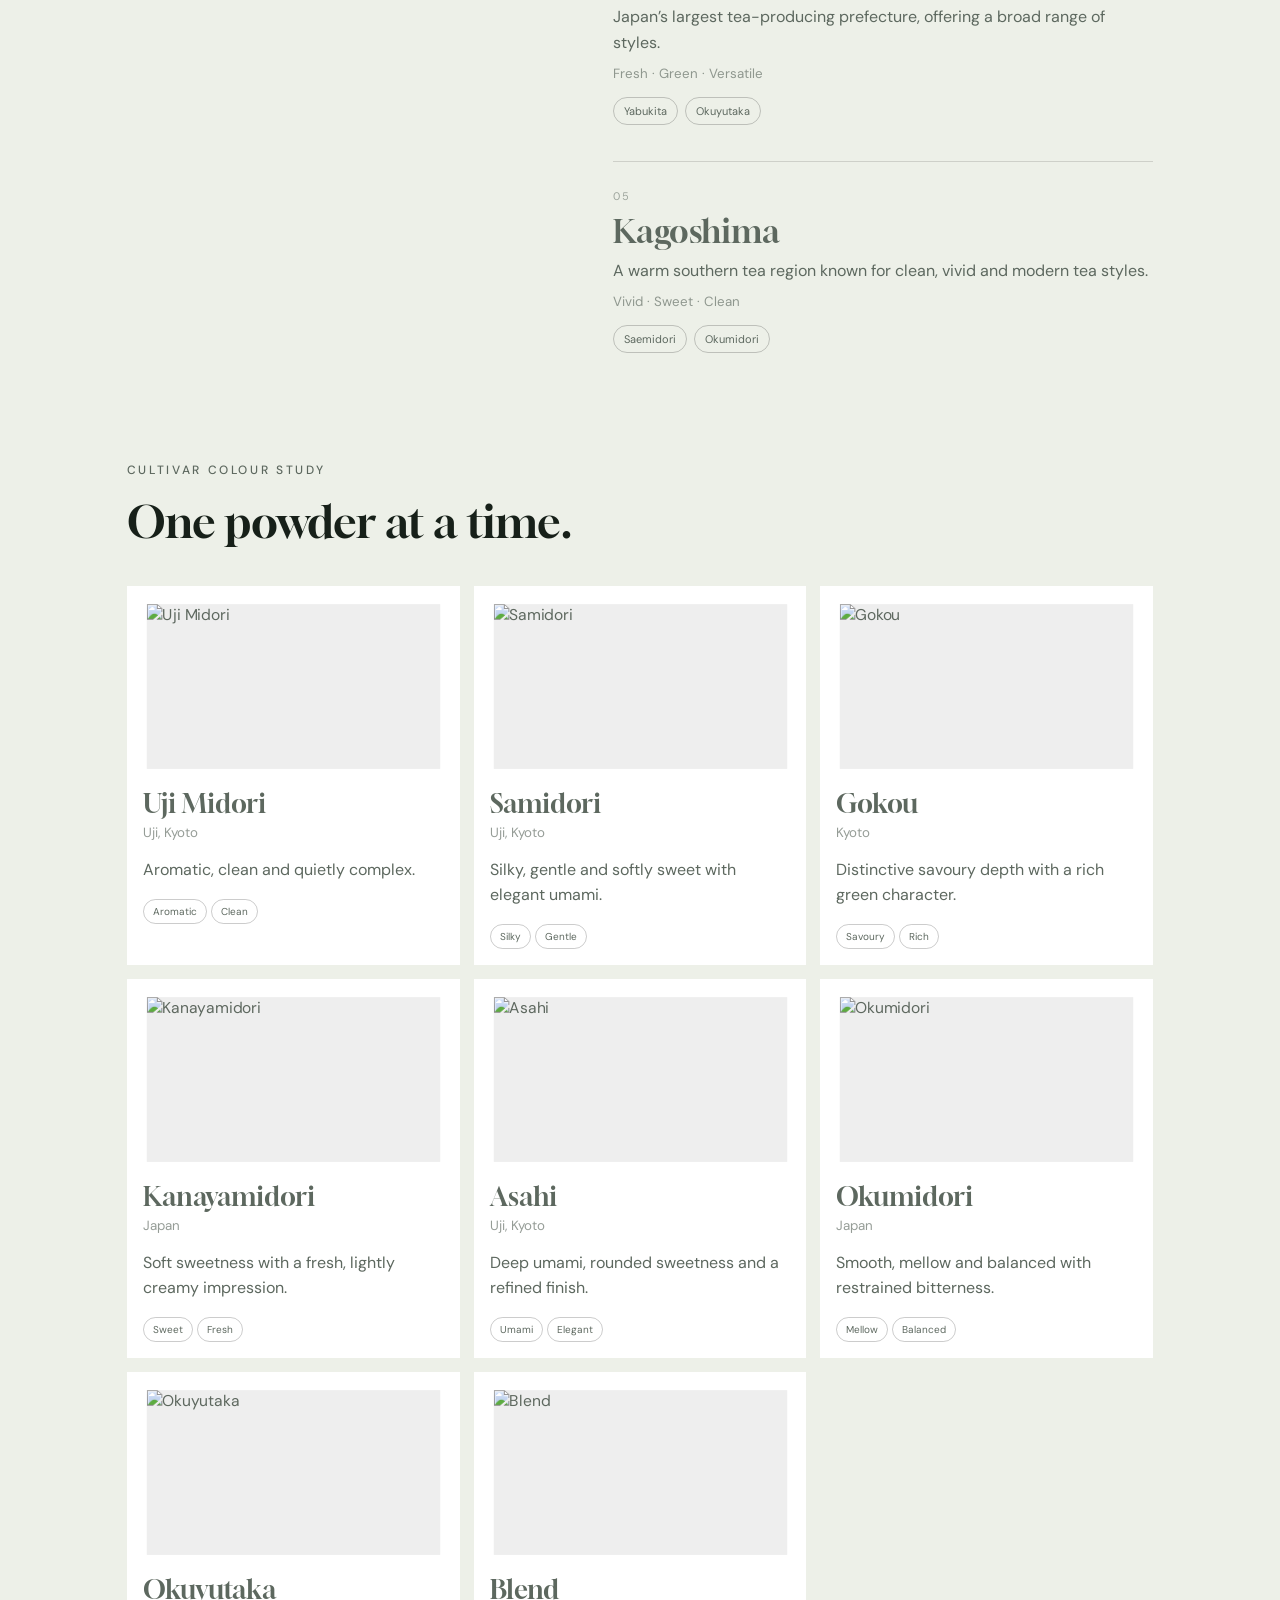
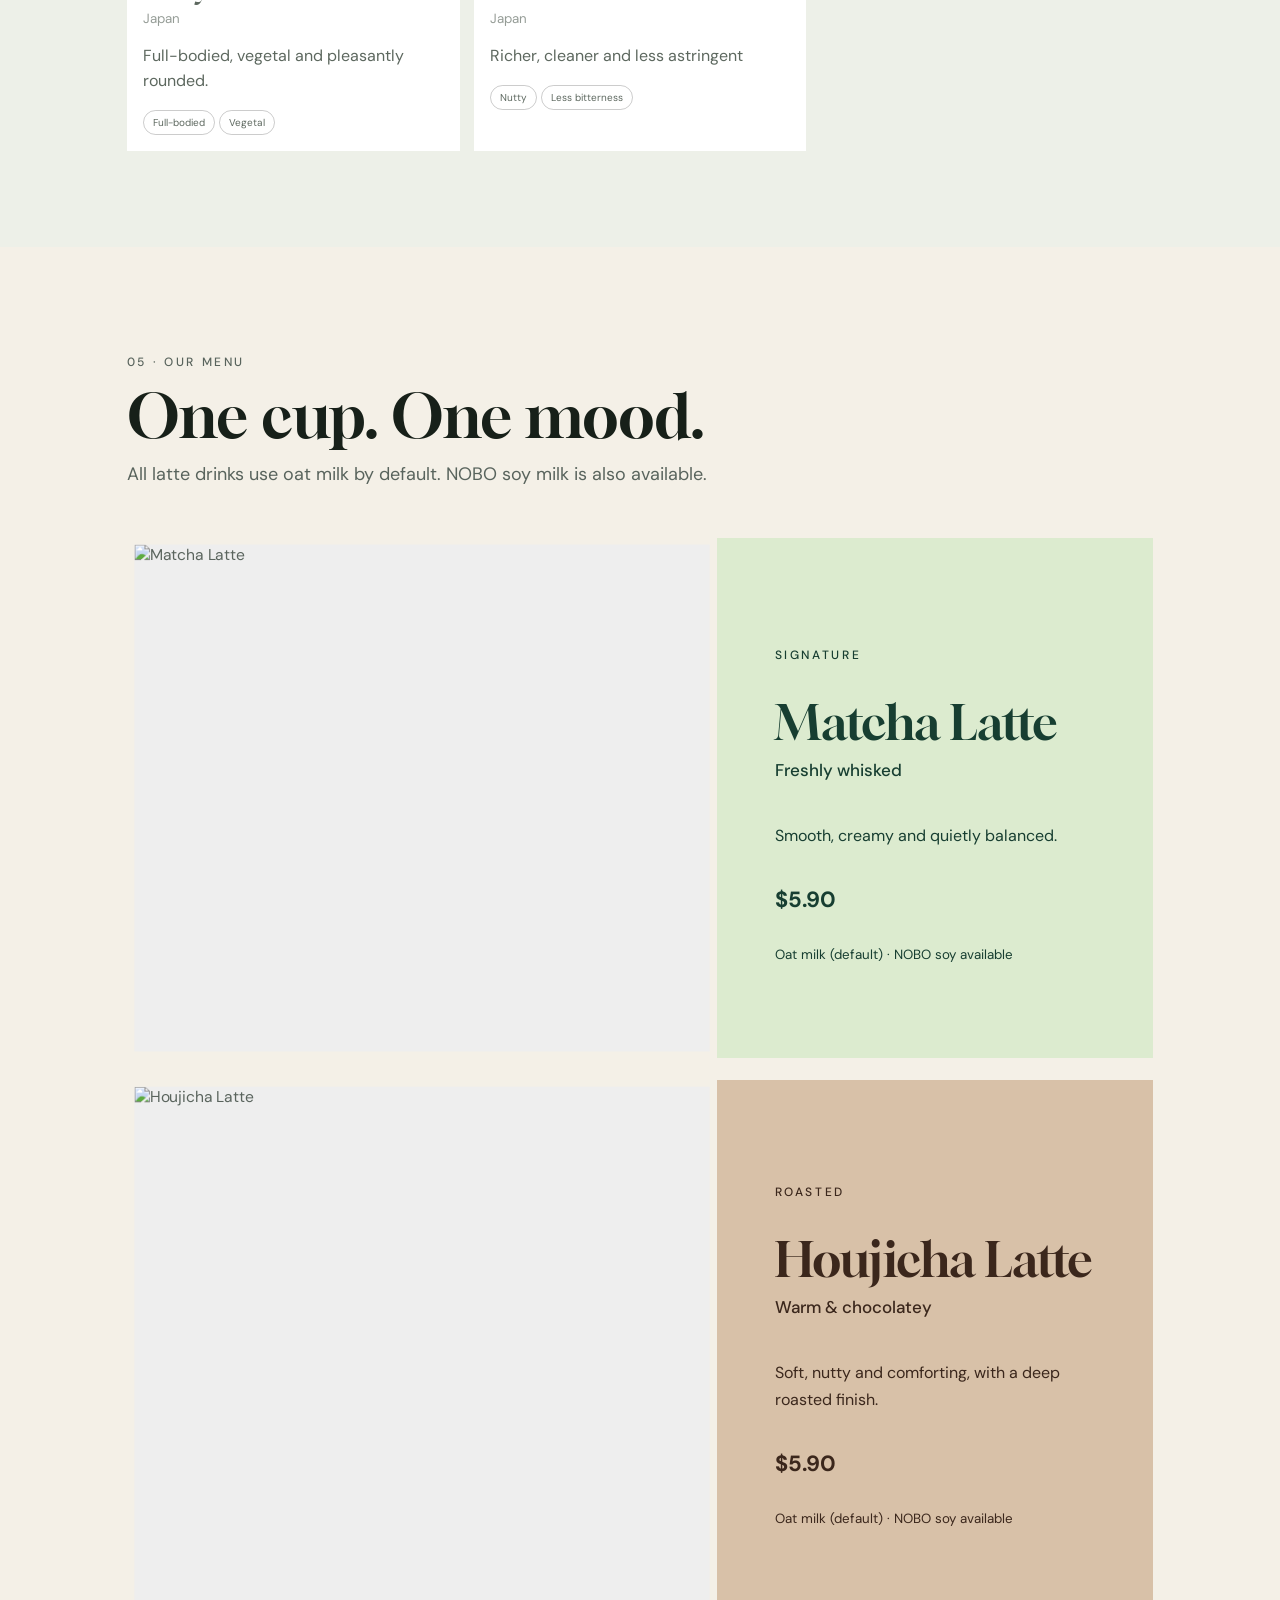
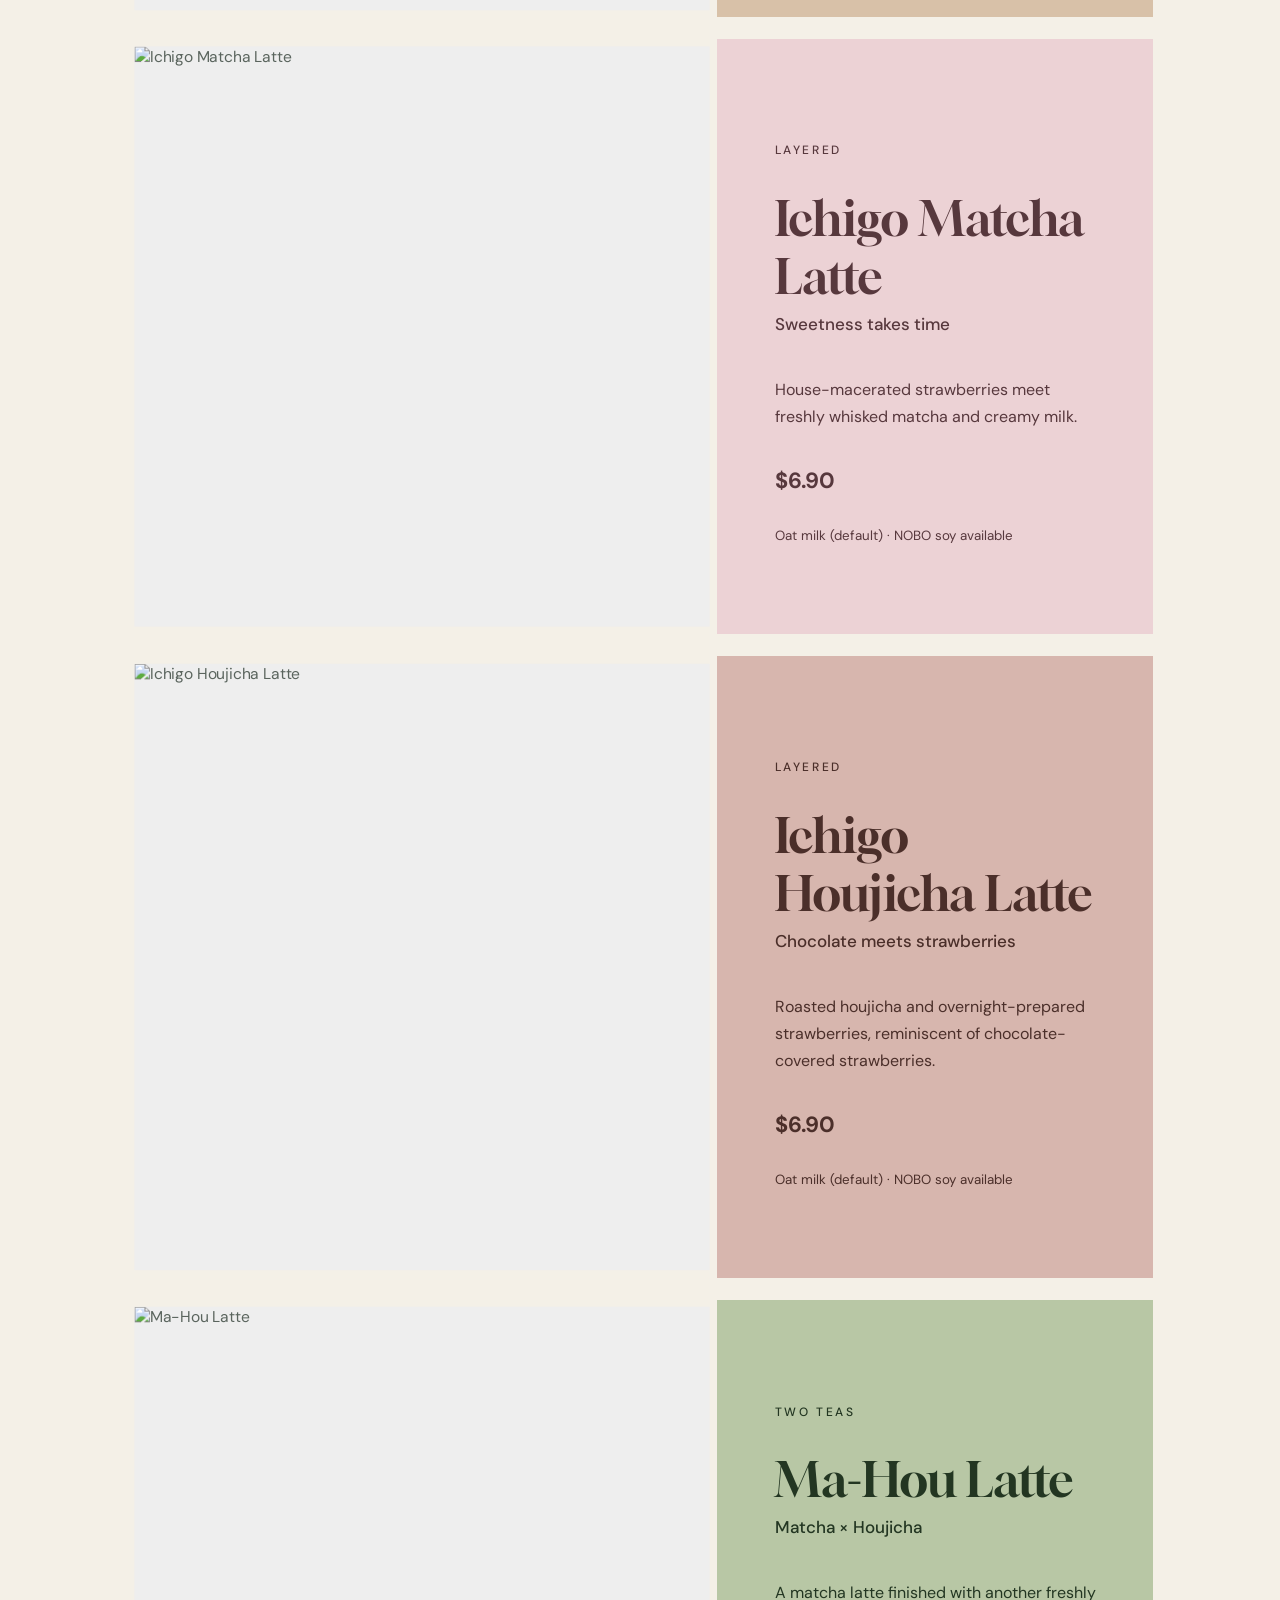
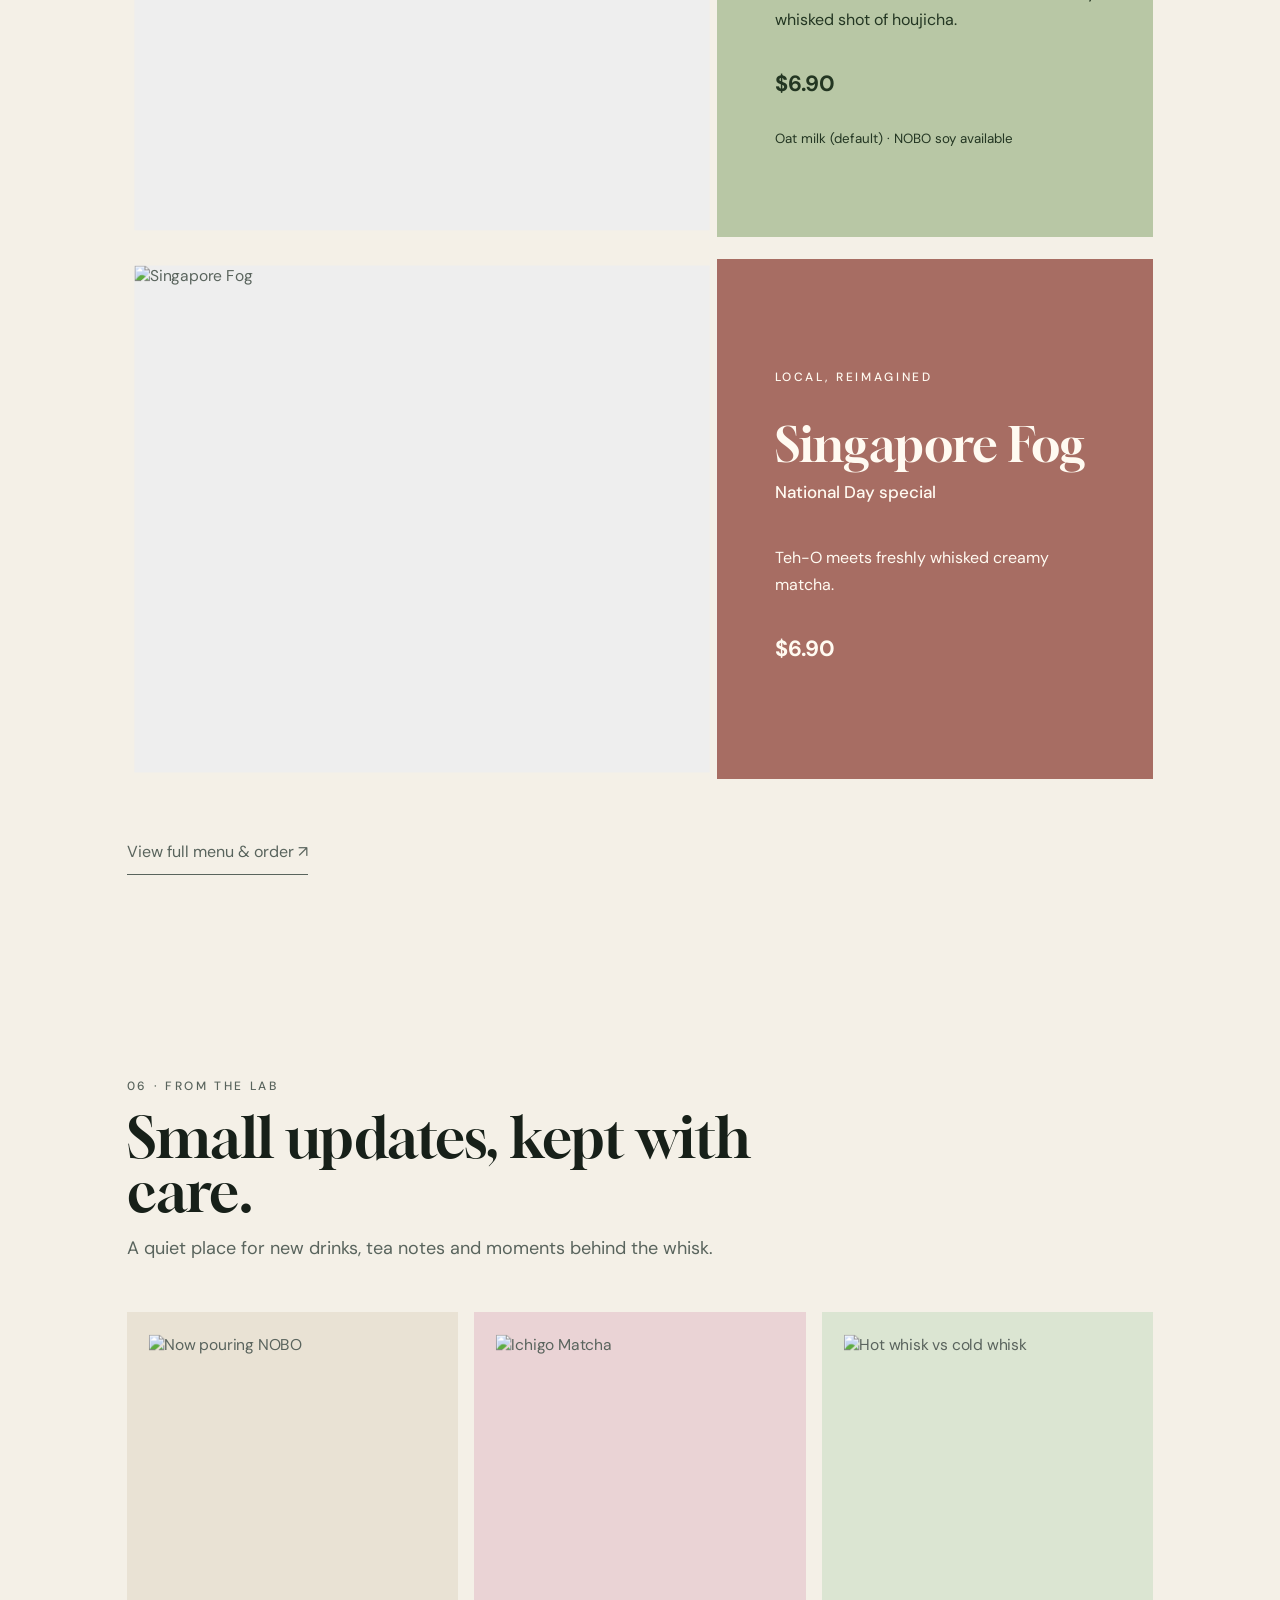
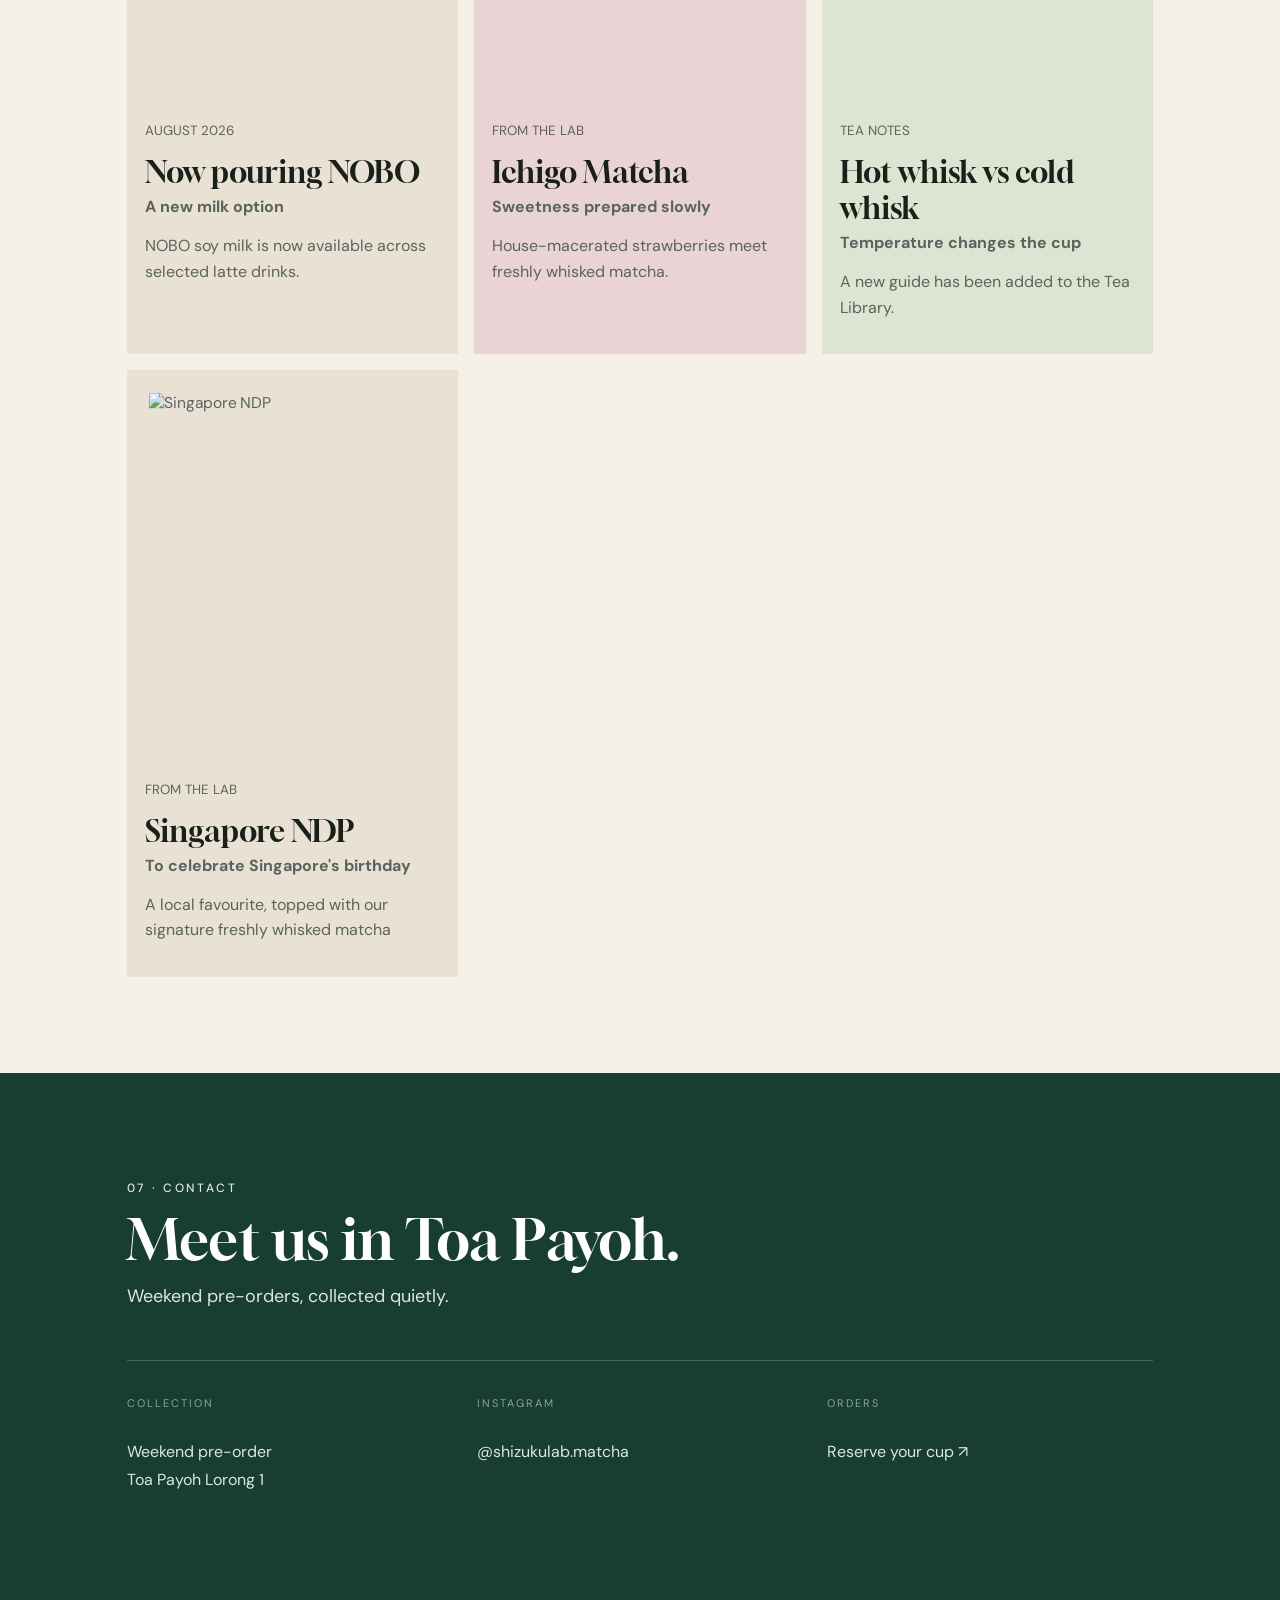
==== commit 63b735d0: "Add files via upload" ====
--- a/index.html
+++ b/index.html
@@ -4,15 +4,15 @@
   <meta charset="utf-8">
   <meta name="viewport" content="width=device-width,initial-scale=1">
   <meta name="theme-color" content="#f4f0e7">
-  <meta name="shizuku-build" content="4.3">
+  <meta name="shizuku-build" content="4.5">
   <title>Shizuku Lab — Matcha &amp; Houjicha Studio</title>
   <link rel="preconnect" href="https://fonts.googleapis.com">
   <link rel="preconnect" href="https://fonts.gstatic.com" crossorigin>
   <link rel="preconnect" href="https://ohgfmmvsxckayamlzdlj.supabase.co" crossorigin>
   <link href="https://fonts.googleapis.com/css2?family=DM+Sans:wght@300;400;500;600&amp;family=Gloock&amp;family=Noto+Serif+JP:wght@400;500&amp;family=Playfair+Display:ital,wght@0,500;1,500&amp;family=Cormorant+Garamond:wght@500;600&amp;display=swap" rel="stylesheet">
-  <link rel="stylesheet" href="styles.css?v=43">
-  <link id="siteFavicon" rel="icon" type="image/svg+xml" href="assets/favicon.svg?v=43">
-  <link rel="apple-touch-icon" href="assets/favicon.svg?v=43">
+  <link rel="stylesheet" href="styles.css?v=45">
+  <link id="siteFavicon" rel="icon" type="image/svg+xml" href="assets/favicon.svg?v=45">
+  <link rel="apple-touch-icon" href="assets/favicon.svg?v=45">
 </head>
 <body>
   <div class="progress" id="progress"></div>
@@ -27,10 +27,10 @@
   <main id="site"></main>
   <div class="drawer-backdrop" id="drawerBackdrop"></div>
   <aside class="drawer" id="drawer"><button id="drawerClose" aria-label="Close">×</button><div id="drawerContent"></div></aside>
-  <script src="site-data.js?v=43"></script>
-  <script src="site-render.js?v=43"></script>
-  <script src="supabase-config.js?v=43"></script>
-  <script src="website-live.js?v=43"></script>
-  <script src="app.js?v=43"></script>
+  <script src="site-data.js?v=45"></script>
+  <script src="site-render.js?v=45"></script>
+  <script src="supabase-config.js?v=45"></script>
+  <script src="website-live.js?v=45"></script>
+  <script src="app.js?v=45"></script>
 </body>
 </html>
--- a/styles.css
+++ b/styles.css
@@ -39,36 +39,43 @@
 
 /* CMS 2.1 — rolling philosophy, individual typography and photo motion */
 .cms-text-style{font-family:var(--cms-font,inherit)!important;font-size:var(--cms-size-d,inherit)!important}
-.philosophy{height:auto;position:relative;background:var(--section-bg);color:var(--body-color)}
-.philosophy-sticky{position:sticky;top:0;height:100vh;overflow:hidden;z-index:1;display:grid;place-items:center;padding:110px 7vw 55px}
+.philosophy{height:auto;position:relative;background:var(--section-bg);color:var(--body-color);padding:calc((100vh - var(--philosophy-frame-d,82vh))/2) 0}
+.philosophy-sticky{position:sticky;top:calc((100vh - var(--philosophy-frame-d,82vh))/2);height:var(--philosophy-frame-d,82vh);width:calc(100% - 64px);max-width:1240px;margin:0 auto;overflow:hidden;z-index:1;display:grid;place-items:center;padding:70px 7vw 42px;border-radius:24px}
 .philosophy-media,.philosophy-shade{position:absolute;inset:0}
 .philosophy-media{transform:scale(var(--roll-zoom,1));transition:transform .18s linear;will-change:transform}
 .philosophy-media img,.philosophy-media video{position:absolute;inset:0;width:100%;height:100%;object-fit:cover;object-position:50% 58%}
 .philosophy-media video{z-index:1}
 .philosophy-shade{background:var(--section-bg);opacity:var(--video-shade,.58)}
-.philosophy-eyebrow{position:absolute;z-index:2;top:130px;left:7vw;margin:0;color:var(--body-color);opacity:.88}
-.philosophy-copy{position:relative;z-index:2;width:min(1120px,100%);display:grid;gap:22px}
-.philosophy-line{margin:0;color:var(--title-color)!important;font-family:var(--title-font);font-size:var(--title-desktop);line-height:1;font-weight:400;opacity:.34;transform:translateX(0);transition:opacity .45s ease,font-weight .3s ease,transform .45s ease;text-shadow:0 2px 24px #0003;max-width:min(1050px,88vw);overflow-wrap:anywhere}
+.philosophy-eyebrow{position:absolute;z-index:2;top:42px;left:7vw;margin:0;color:var(--body-color);opacity:.88}
+.philosophy-copy{position:relative;z-index:2;width:min(var(--philosophy-text-d,850px),100%);display:grid;gap:16px}
+.philosophy-line{margin:0;color:var(--title-color)!important;font-family:var(--title-font);font-size:var(--title-desktop);line-height:1.02;font-weight:400;opacity:.34;transform:translateX(0);transition:opacity .45s ease,font-weight .3s ease,transform .45s ease;text-shadow:0 2px 24px #0003;max-width:100%;overflow-wrap:anywhere}
 .philosophy-line .cms-text-style{font-size:var(--cms-size-d,var(--title-desktop))!important}
 .philosophy-eyebrow .cms-text-style,header nav .cms-text-style,header .order-link .cms-text-style{font-size:var(--cms-size-d,inherit)!important}
 .contact-item{grid-column:var(--contact-column);min-width:0}
 .contact-item>span{display:block}
 .contact-item>p,.contact-item>a{display:block;margin:28px 0 0;overflow-wrap:anywhere}
-.philosophy-line.is-active{font-weight:700;opacity:1;transform:translateX(18px)}
-.philosophy-sequence{position:relative;z-index:0;max-width:none;margin-top:-100vh}
-.philosophy-step{height:100vh;min-height:0;display:block;opacity:0;pointer-events:none}
+.philosophy-line.is-active{font-weight:700;opacity:1;transform:translateX(10px)}
+.philosophy-sequence{position:relative;z-index:0;max-width:none;margin-top:calc(var(--philosophy-frame-d,82vh) * -1)}
+.philosophy-step{height:var(--philosophy-frame-d,82vh);min-height:0;display:block;opacity:0;pointer-events:none}
 .scroll-media{overflow:hidden;transition:transform .9s cubic-bezier(.2,.75,.2,1),filter .9s ease;transform:scale(.975);filter:saturate(.92)}
 .scroll-media.scroll-media-active{transform:scale(1.025);filter:saturate(1)}
 @media(max-width:900px){
  .cms-text-style{font-size:var(--cms-size-m,var(--cms-size-d,inherit))!important}
- .philosophy-sticky{padding:95px 28px 40px}
- .philosophy-eyebrow{top:102px;left:28px}
- .philosophy-copy{gap:18px}
- .philosophy-line{font-size:var(--title-mobile);line-height:1.04;opacity:.28;max-width:88vw}
+ .philosophy{padding:calc((100vh - var(--philosophy-frame-m,76vh))/2) 0}
+ .philosophy-sticky{top:calc((100vh - var(--philosophy-frame-m,76vh))/2);height:var(--philosophy-frame-m,76vh);width:calc(100% - 24px);padding:66px 28px 32px;border-radius:18px}
+ .philosophy-eyebrow{top:30px;left:28px}
+ .philosophy-copy{width:min(var(--philosophy-text-m,330px),100%);gap:13px}
+ .philosophy-line{font-size:var(--title-mobile);line-height:1.04;opacity:.28;max-width:100%}
  .philosophy-line .cms-text-style{font-size:var(--cms-size-m,var(--cms-size-d,var(--title-mobile)))!important}
  .philosophy-line.is-active{transform:translateX(7px)}
+ .philosophy-sequence{margin-top:calc(var(--philosophy-frame-m,76vh) * -1)}
+ .philosophy-step{height:var(--philosophy-frame-m,76vh)}
  .scroll-media{transform:scale(.99)}.scroll-media.scroll-media-active{transform:scale(1.012)}
  .contact-item{grid-column:auto!important;text-align:left}
 }
 @media(prefers-reduced-motion:reduce){.philosophy-media,.philosophy-line,.scroll-media{transition:none!important;transform:none!important}}
 @media(min-width:901px){header nav{gap:12px 26px;max-width:66vw;justify-content:center;flex-wrap:wrap}}
+
+/* CMS 4.5 — restrained, Apple-inspired scale and spacing */
+header{height:88px;padding:0 5vw}header.scrolled{height:72px}nav{gap:22px;font-size:12px;max-width:64vw}.order-link{font-size:12px}.section-inner{max-width:1180px;padding:96px 6vw}.section-head{max-width:760px;margin-bottom:52px}.section-head h2{margin:18px 0}.section-head .subtitle{font-size:18px;max-width:620px}.wide-body{max-width:700px;font-size:1em}.hero{min-height:640px}.hero-copy{left:6vw;bottom:9vh;max-width:760px}.hero-copy>p:last-child{max-width:500px}.scroll-cue{left:6vw}.story-grid{gap:6vw}.tea-grid{gap:24px;margin-top:44px}.tea-card{padding:20px;gap:20px}.tea-card h3{font-size:34px}.why-list article{padding:28px 0}.why-list h3{font-size:36px}.topic-grid{gap:14px;margin-top:44px}.topic-card{min-height:220px;padding:22px}.topic-card h3{font-size:28px;margin:30px 0 9px}.cultivar-head{margin-top:88px}.cultivar-head h3{font-size:44px;margin:18px 0 38px}.cultivar-grid{gap:14px}.cultivar-card h4{font-size:26px}.menu-list{gap:22px}.menu-card{min-height:520px}.colour-card{padding:7vw 4.5vw}.colour-card h3{font-size:48px}.update-grid{gap:16px}.update-grid h3{font-size:30px}.contact-grid{gap:24px}.closing{padding:110px 0 26px}
+@media(max-width:900px){header{height:76px;padding:0 22px}header.scrolled{height:68px}.mobile-nav{inset:68px 0 auto;padding:24px}.section-inner{padding:72px 24px}.section-head{margin-bottom:42px}.section-head .subtitle{font-size:16px}.hero{min-height:620px}.hero-copy{left:24px;right:24px;bottom:8vh}.colour-card{padding:46px 26px}.colour-card h3{font-size:38px}.topic-card{min-height:190px}.cultivar-head{margin-top:68px}.cultivar-head h3{font-size:36px}.closing{padding:84px 0 24px}}
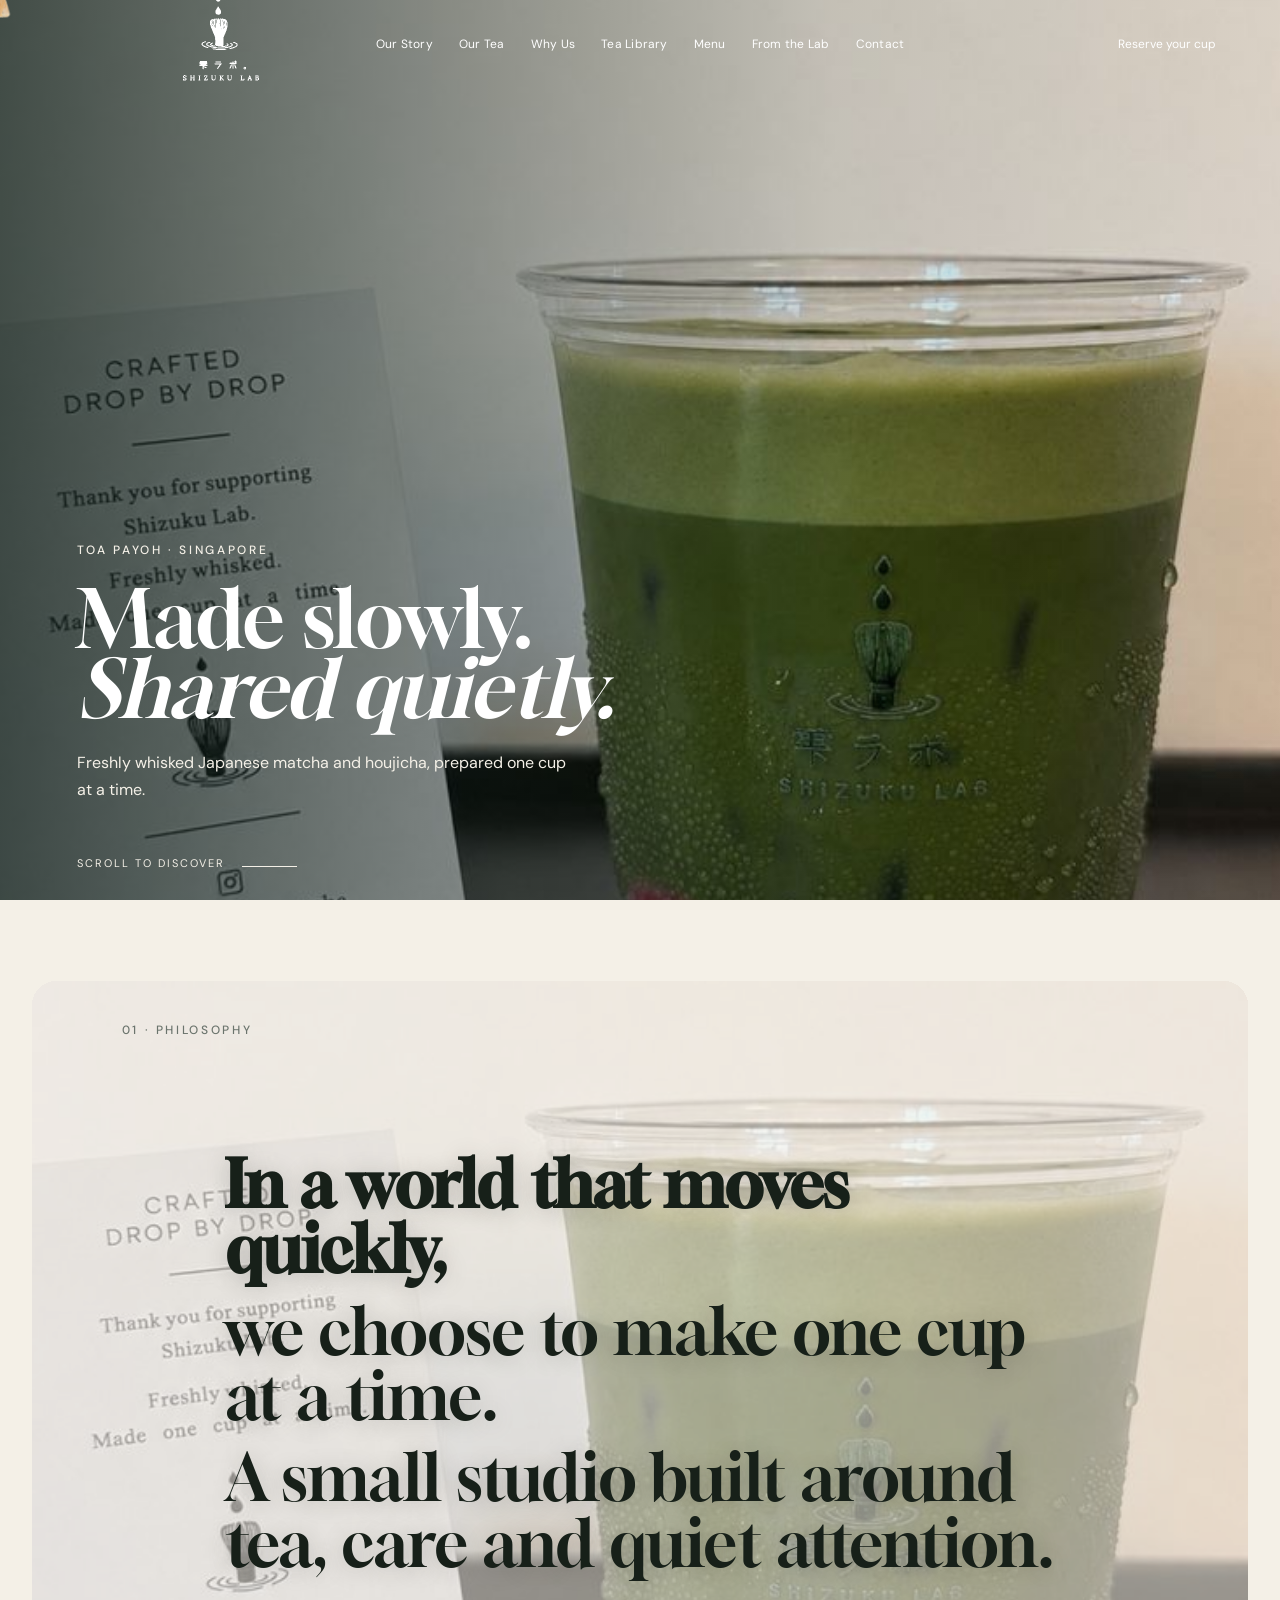
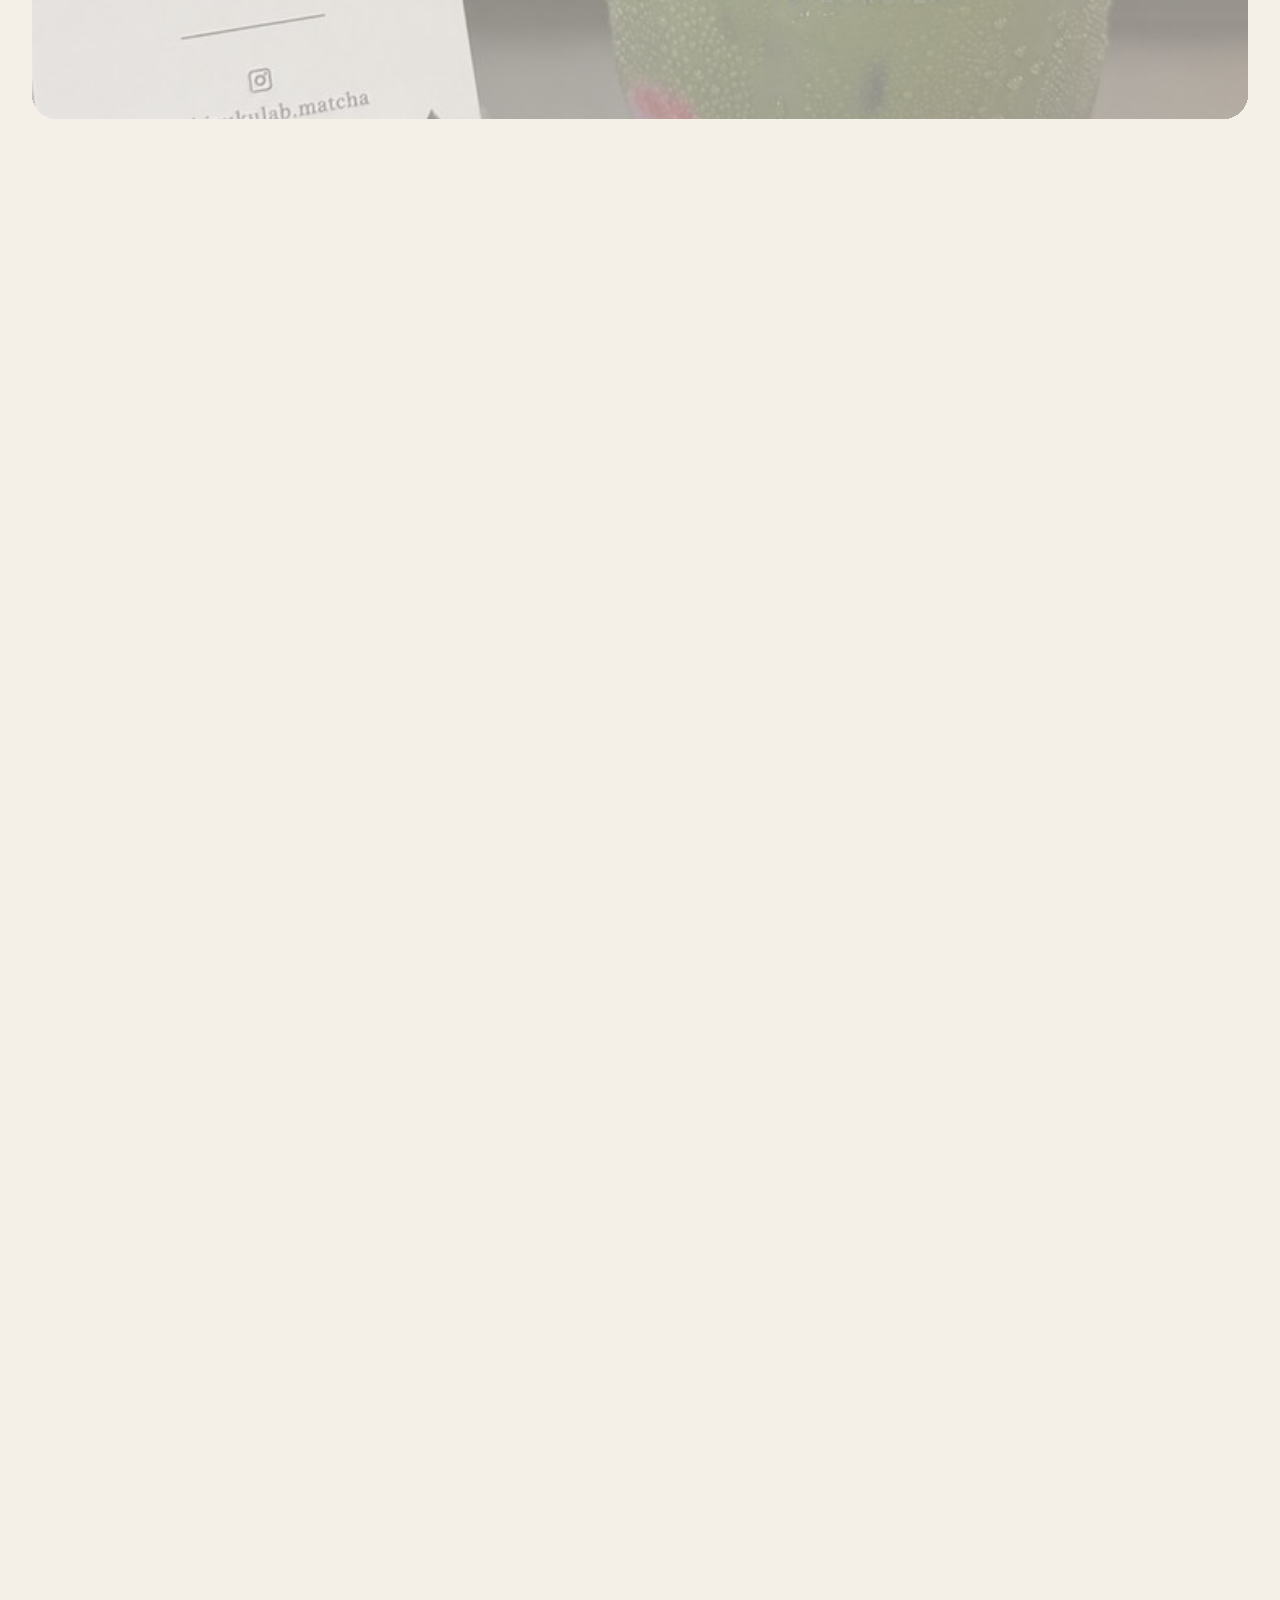
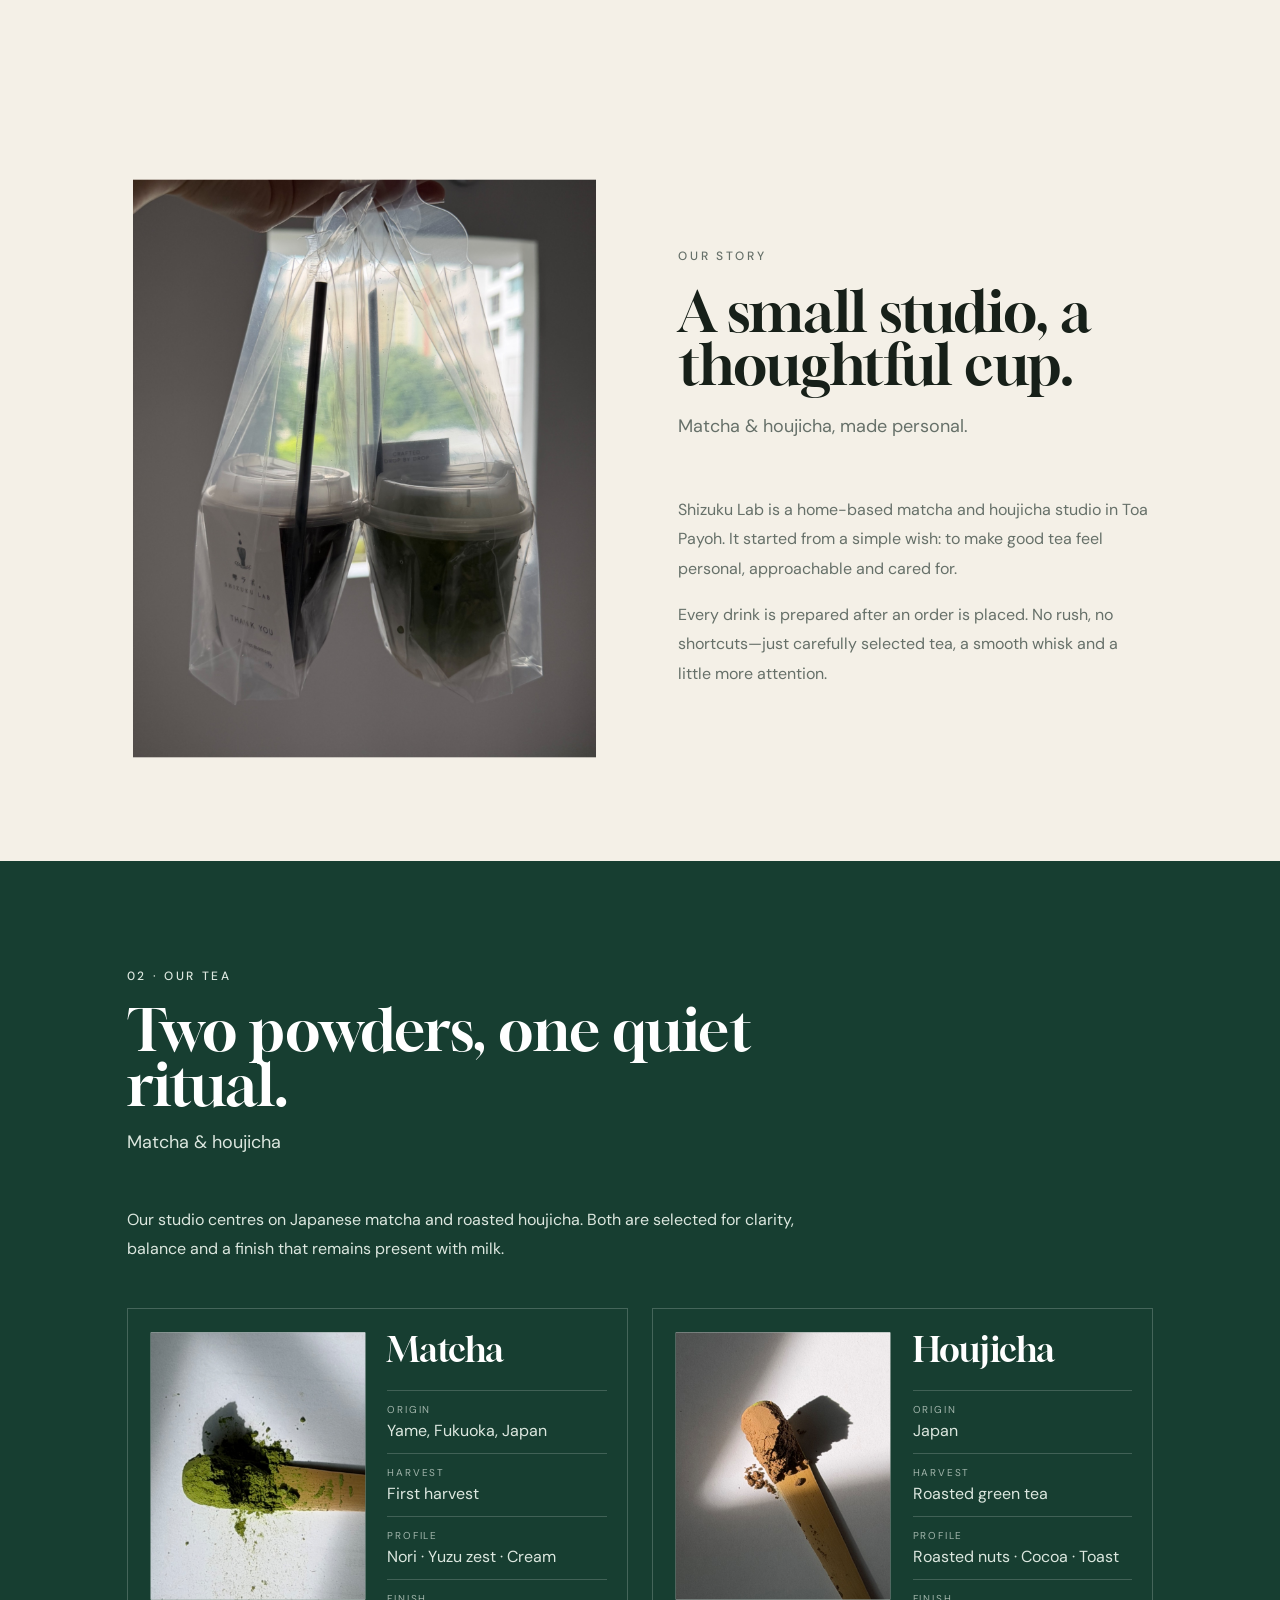
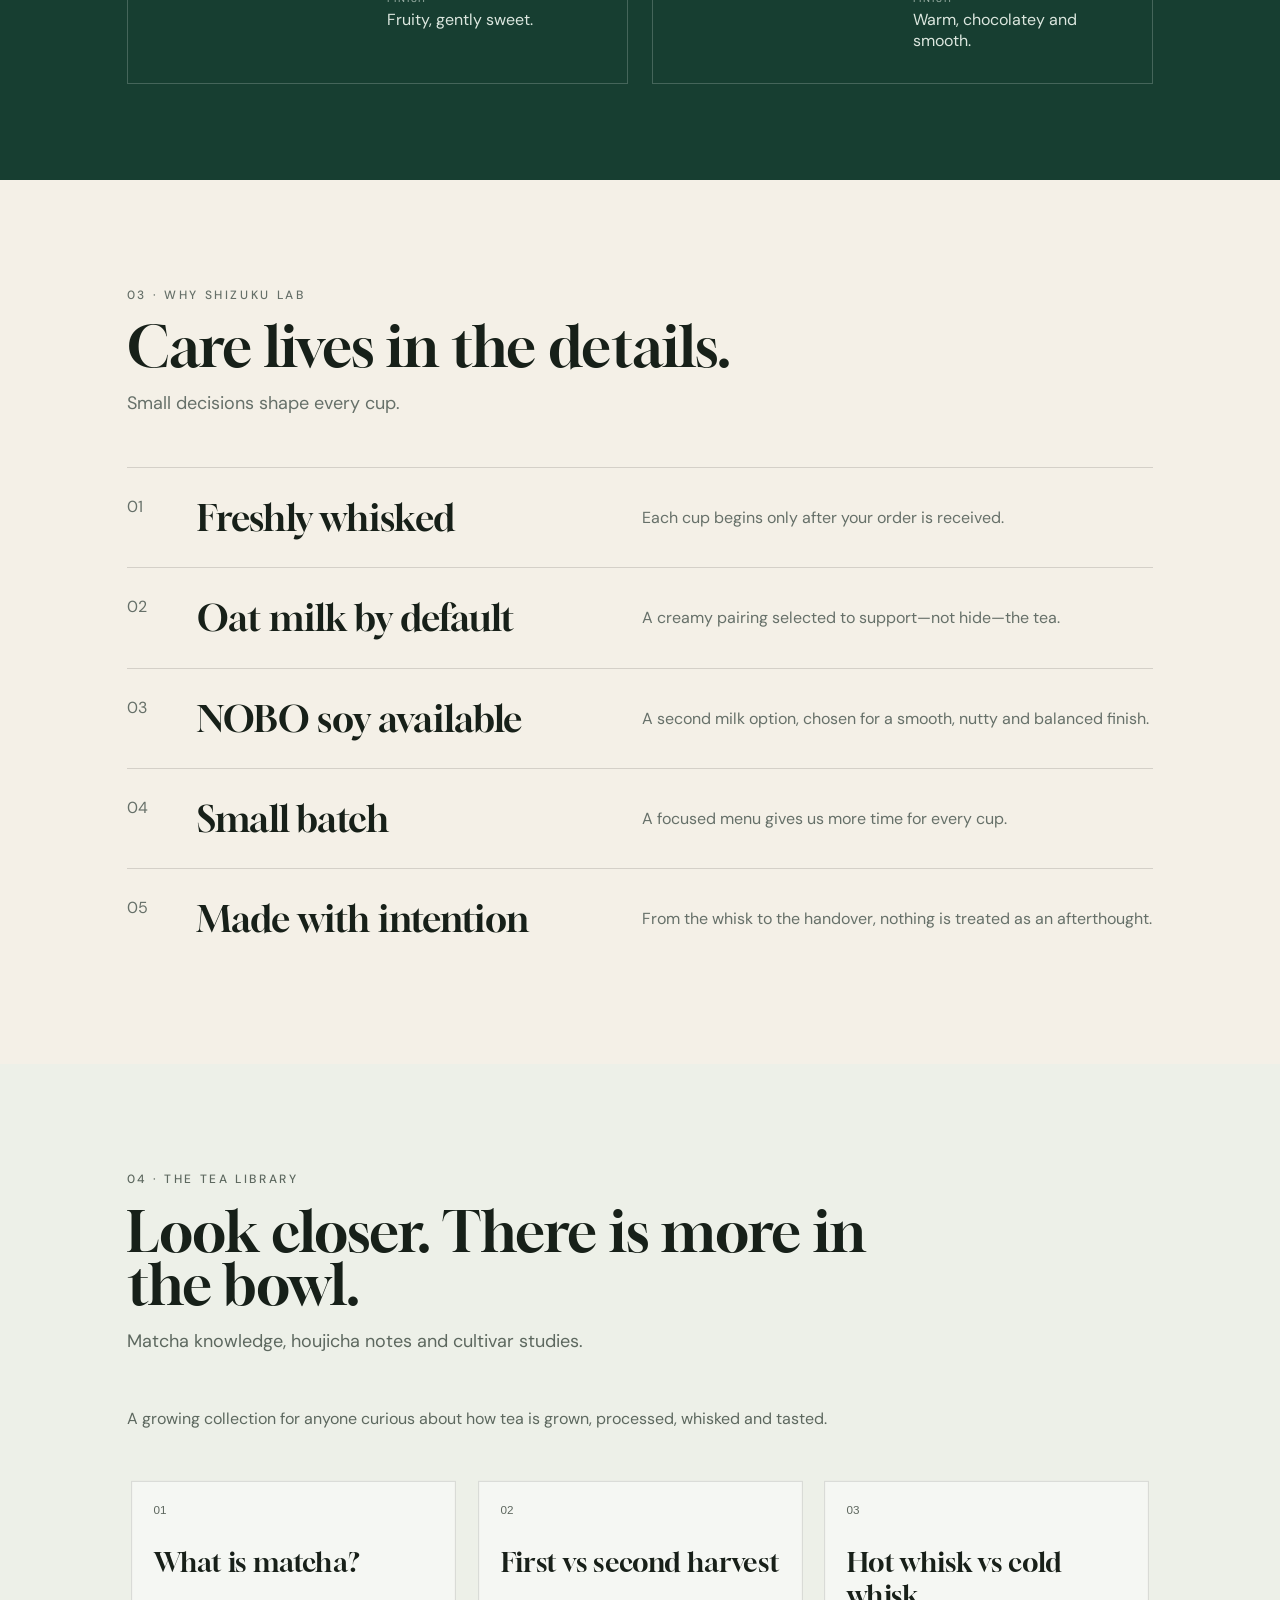
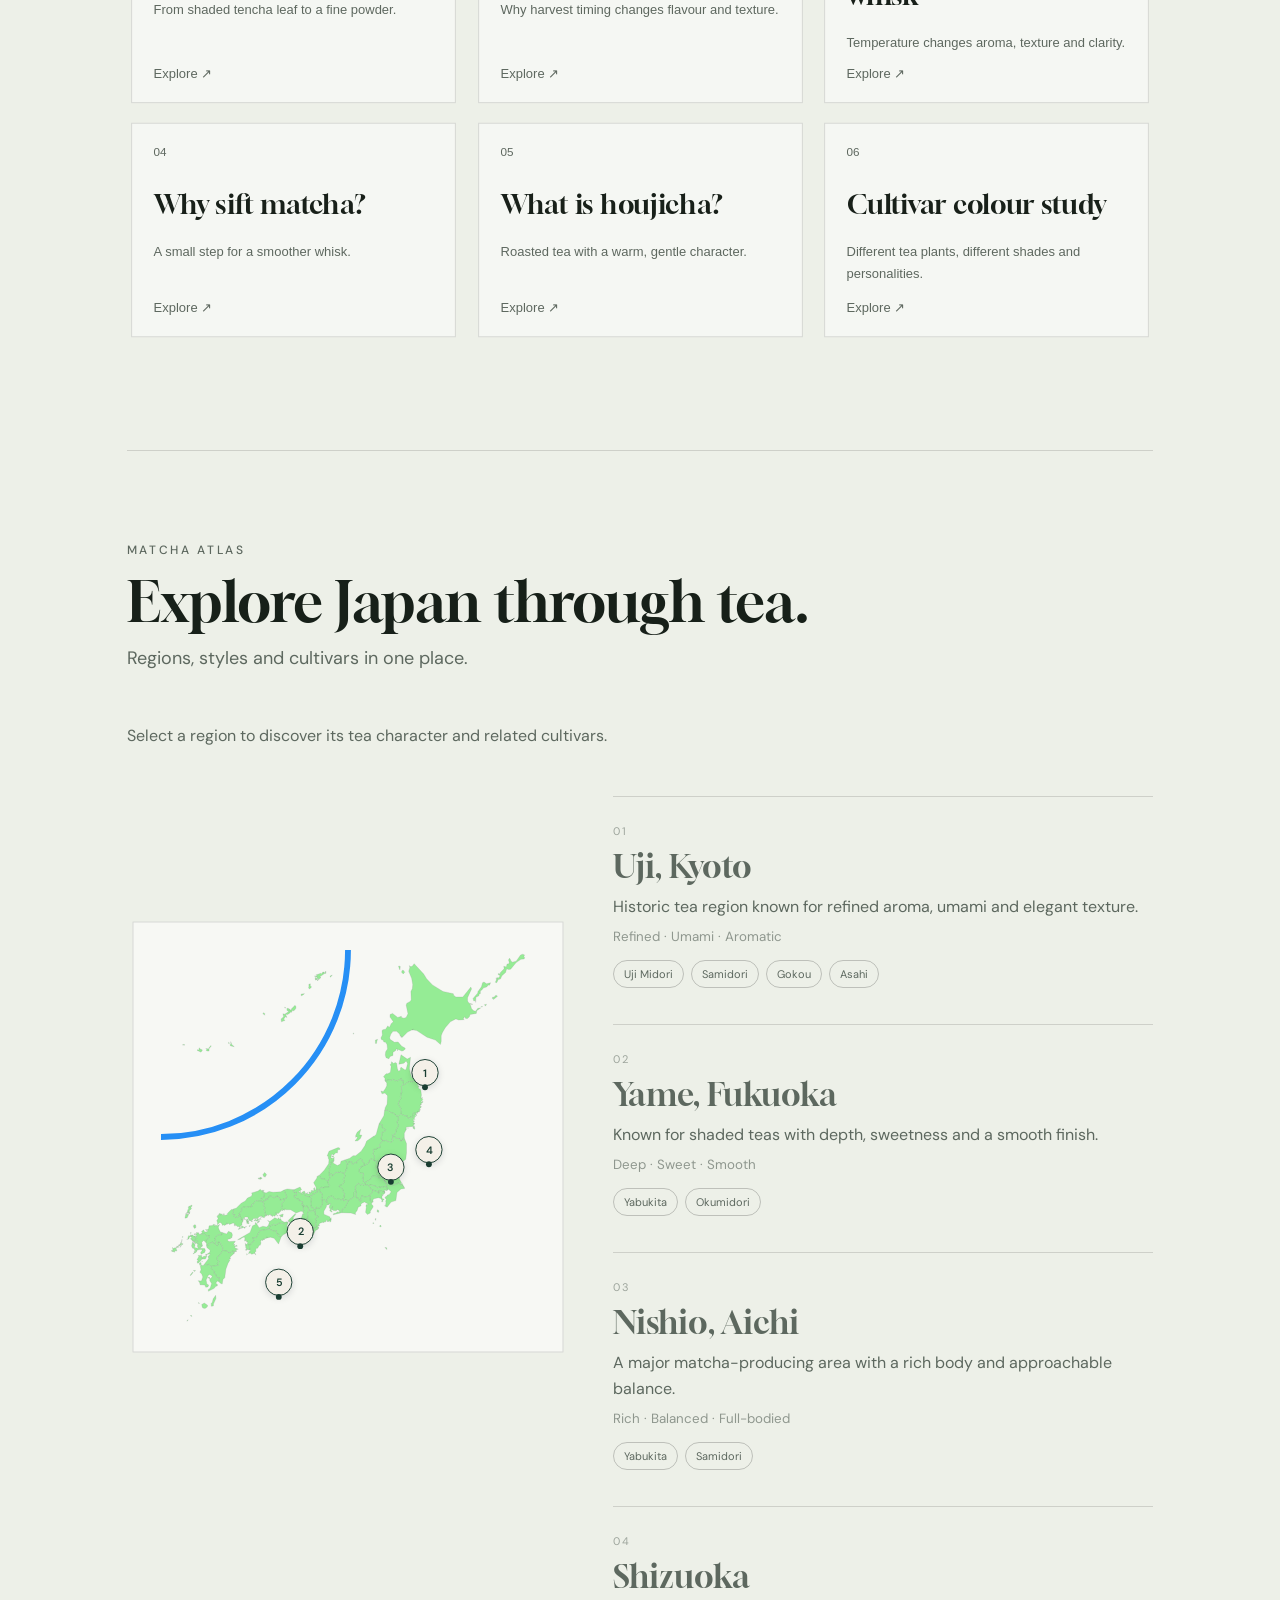
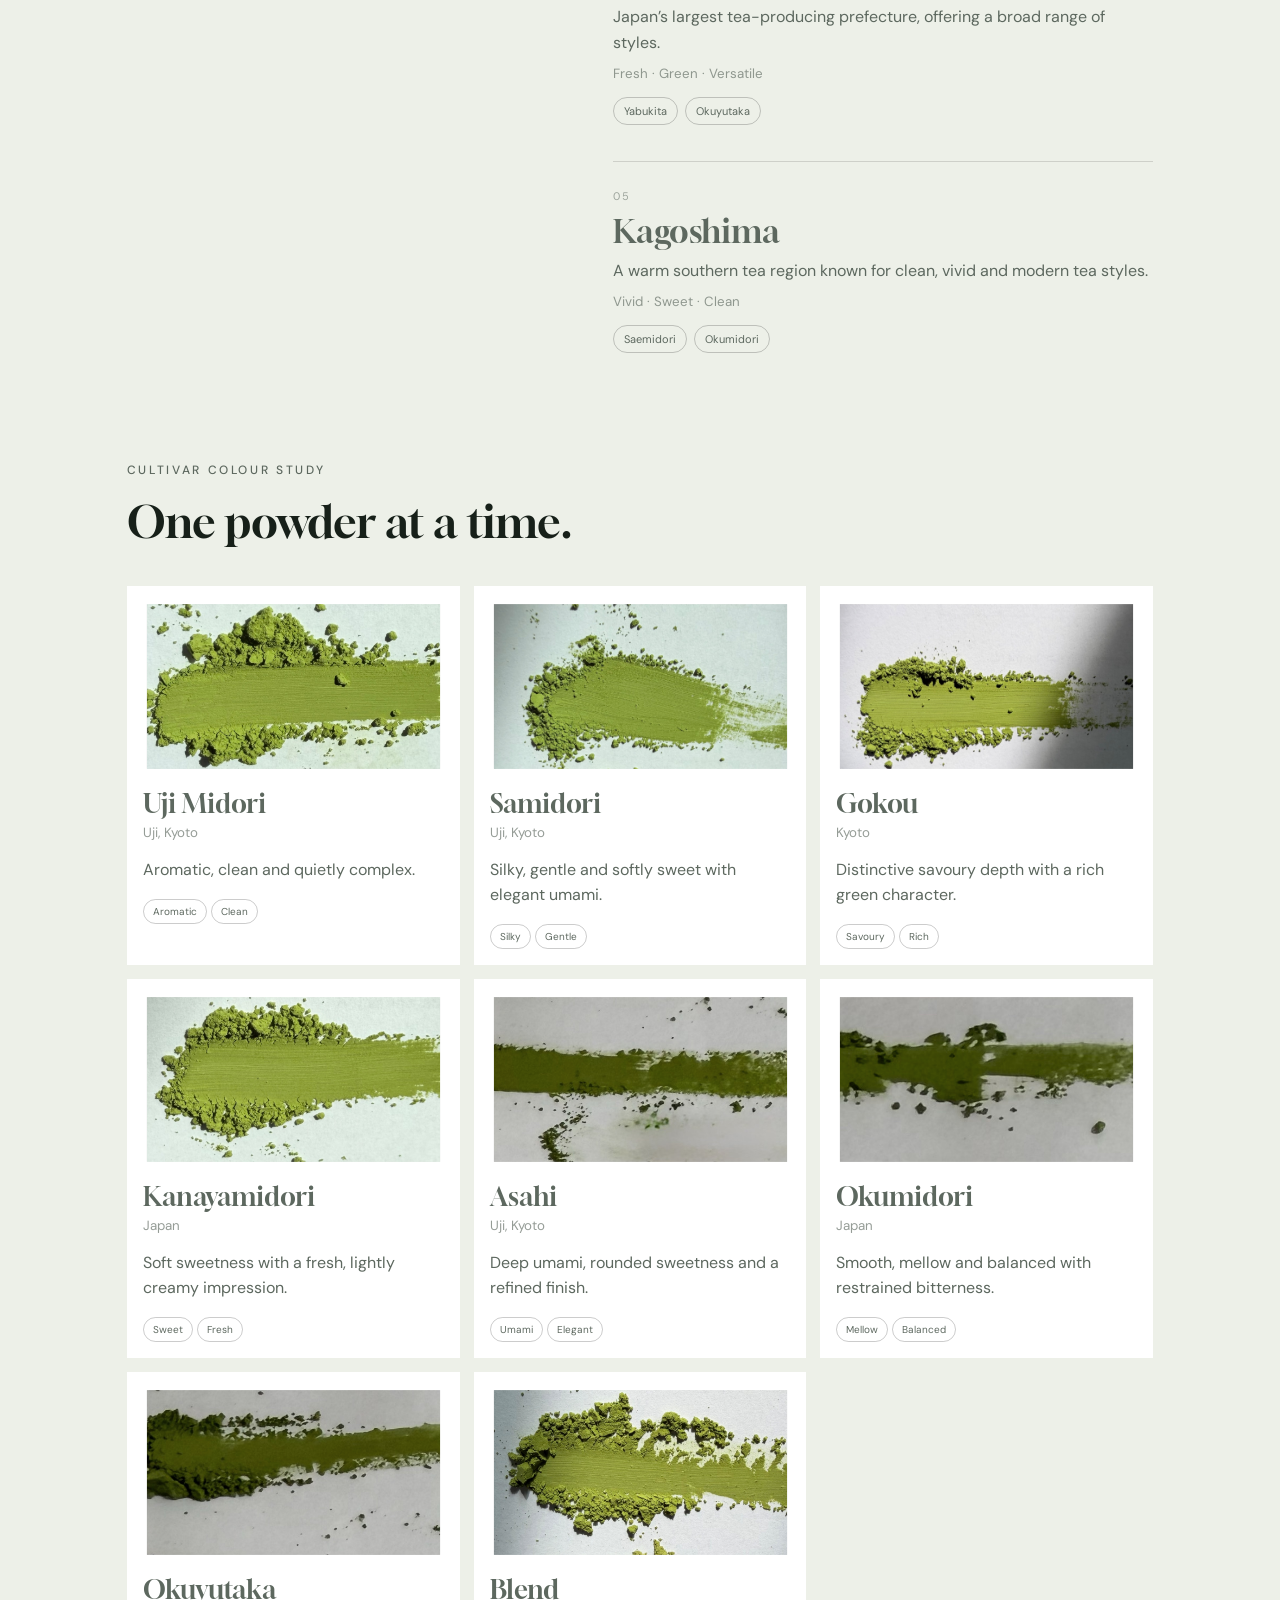
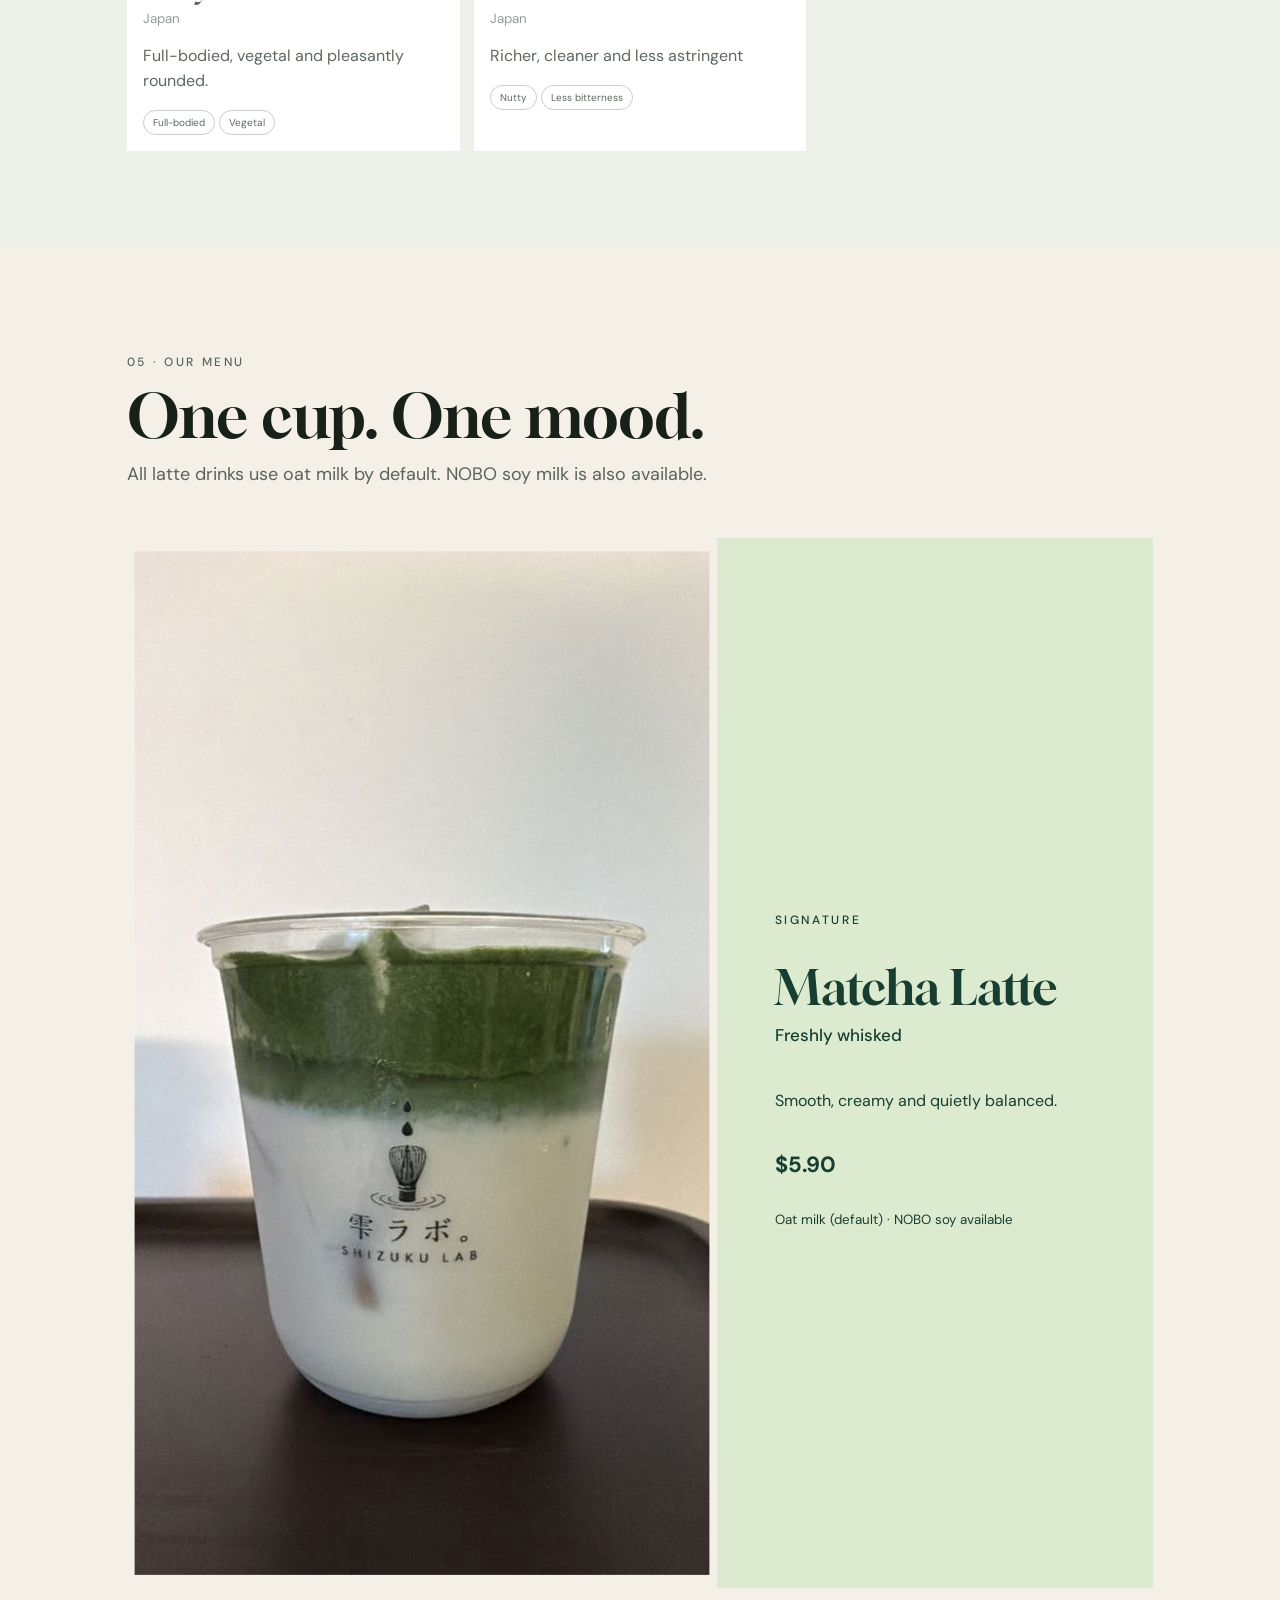
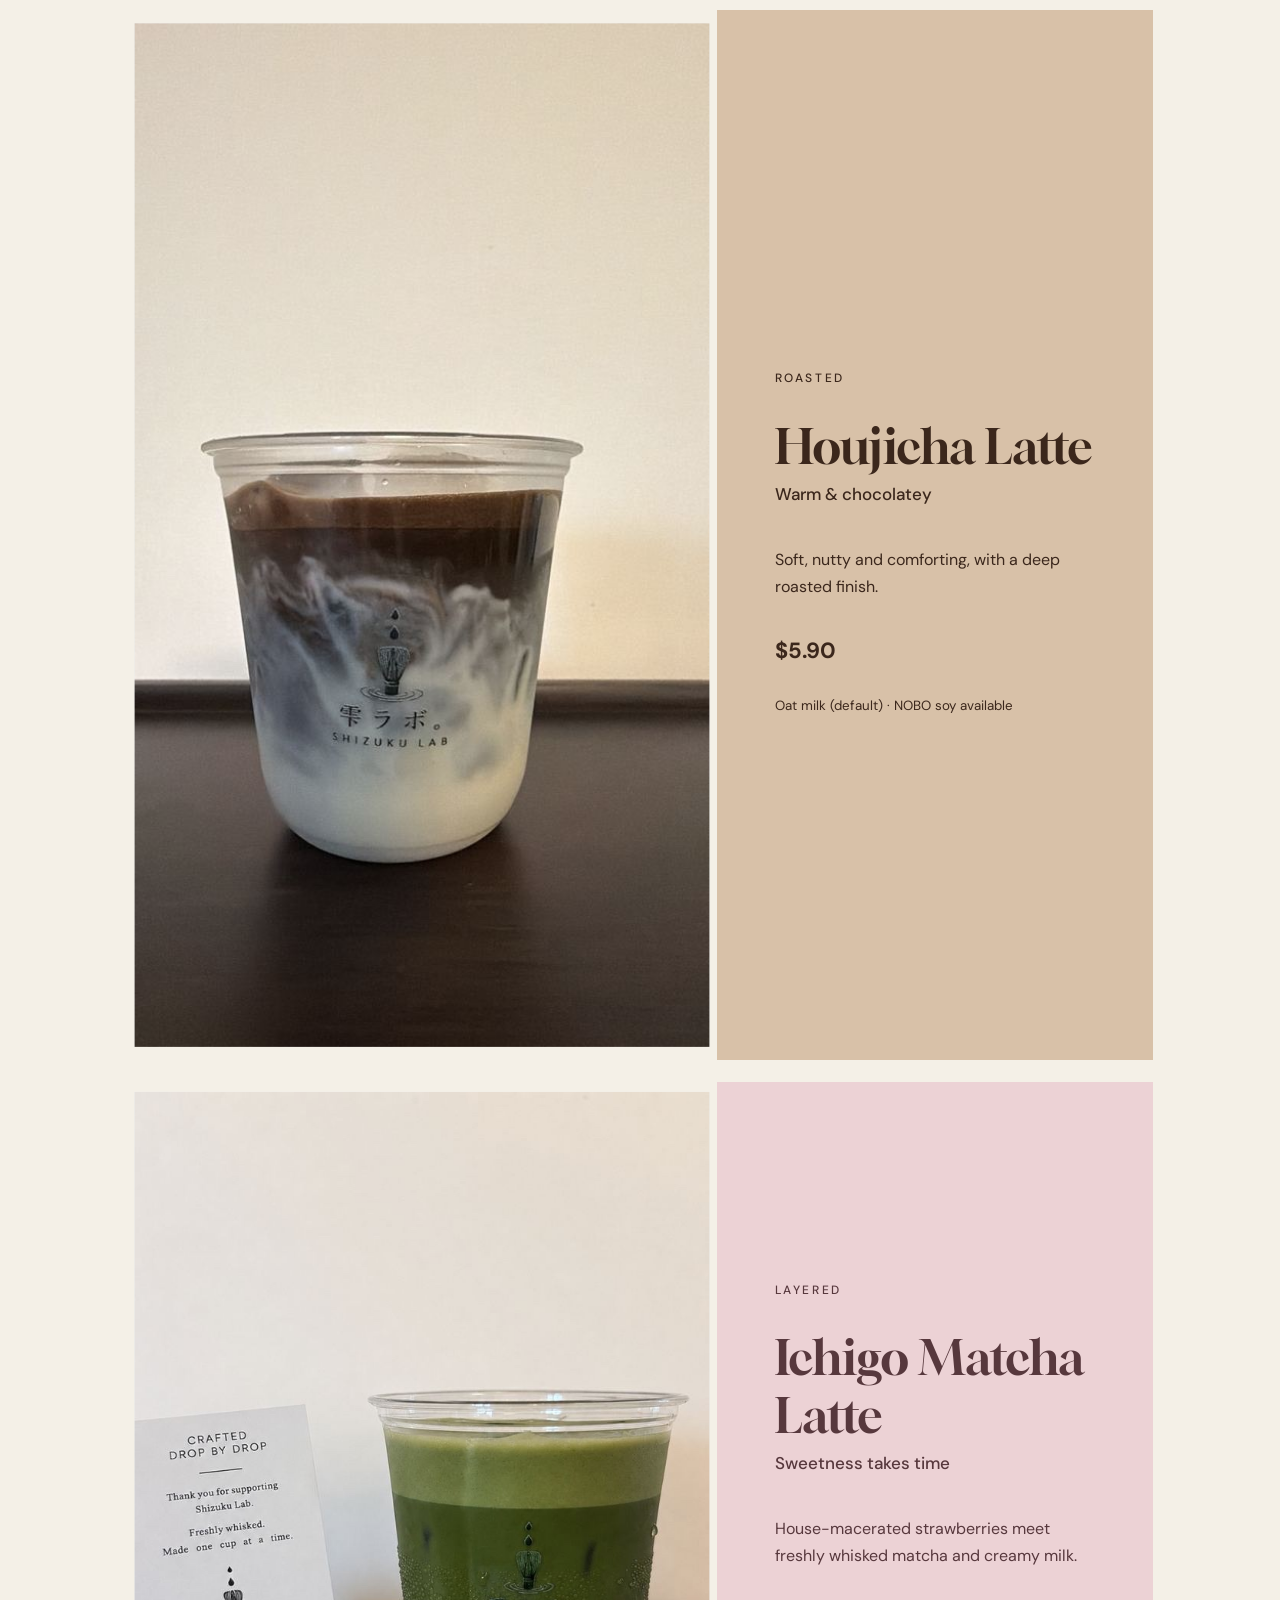
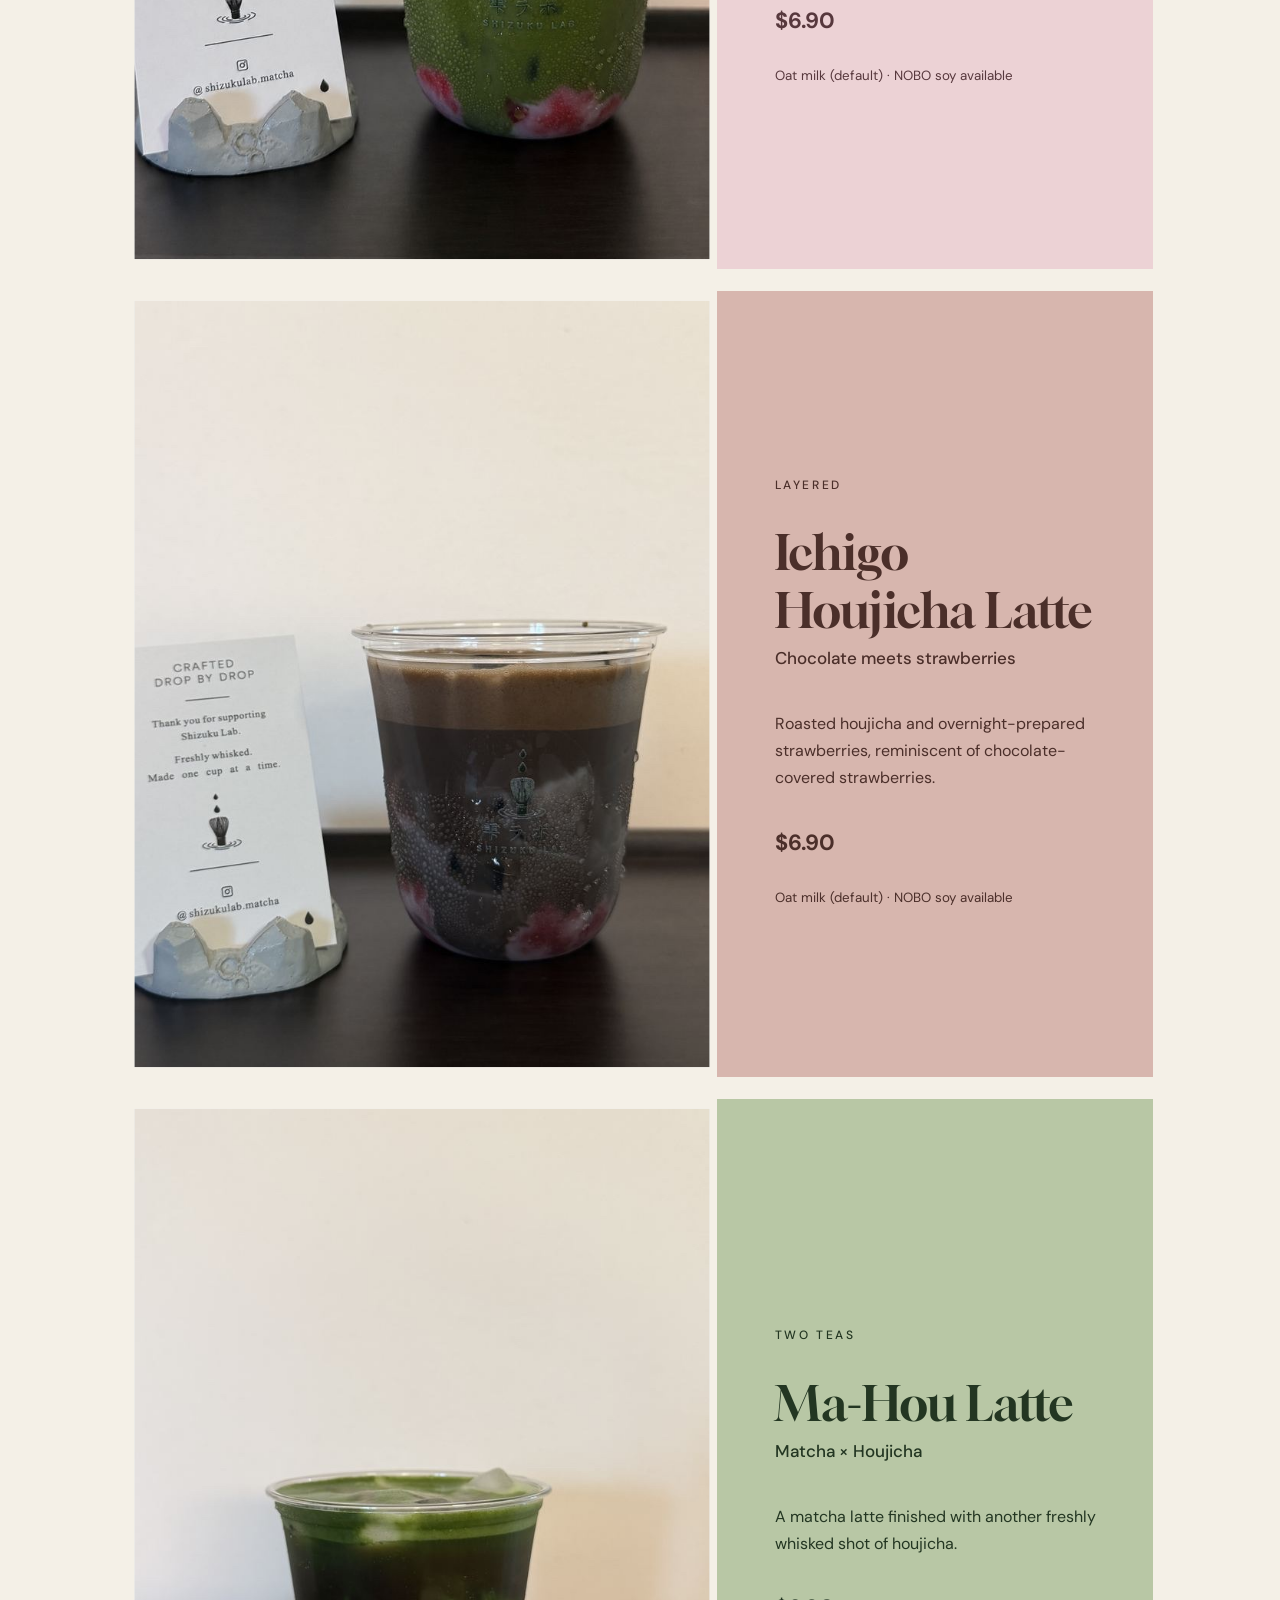
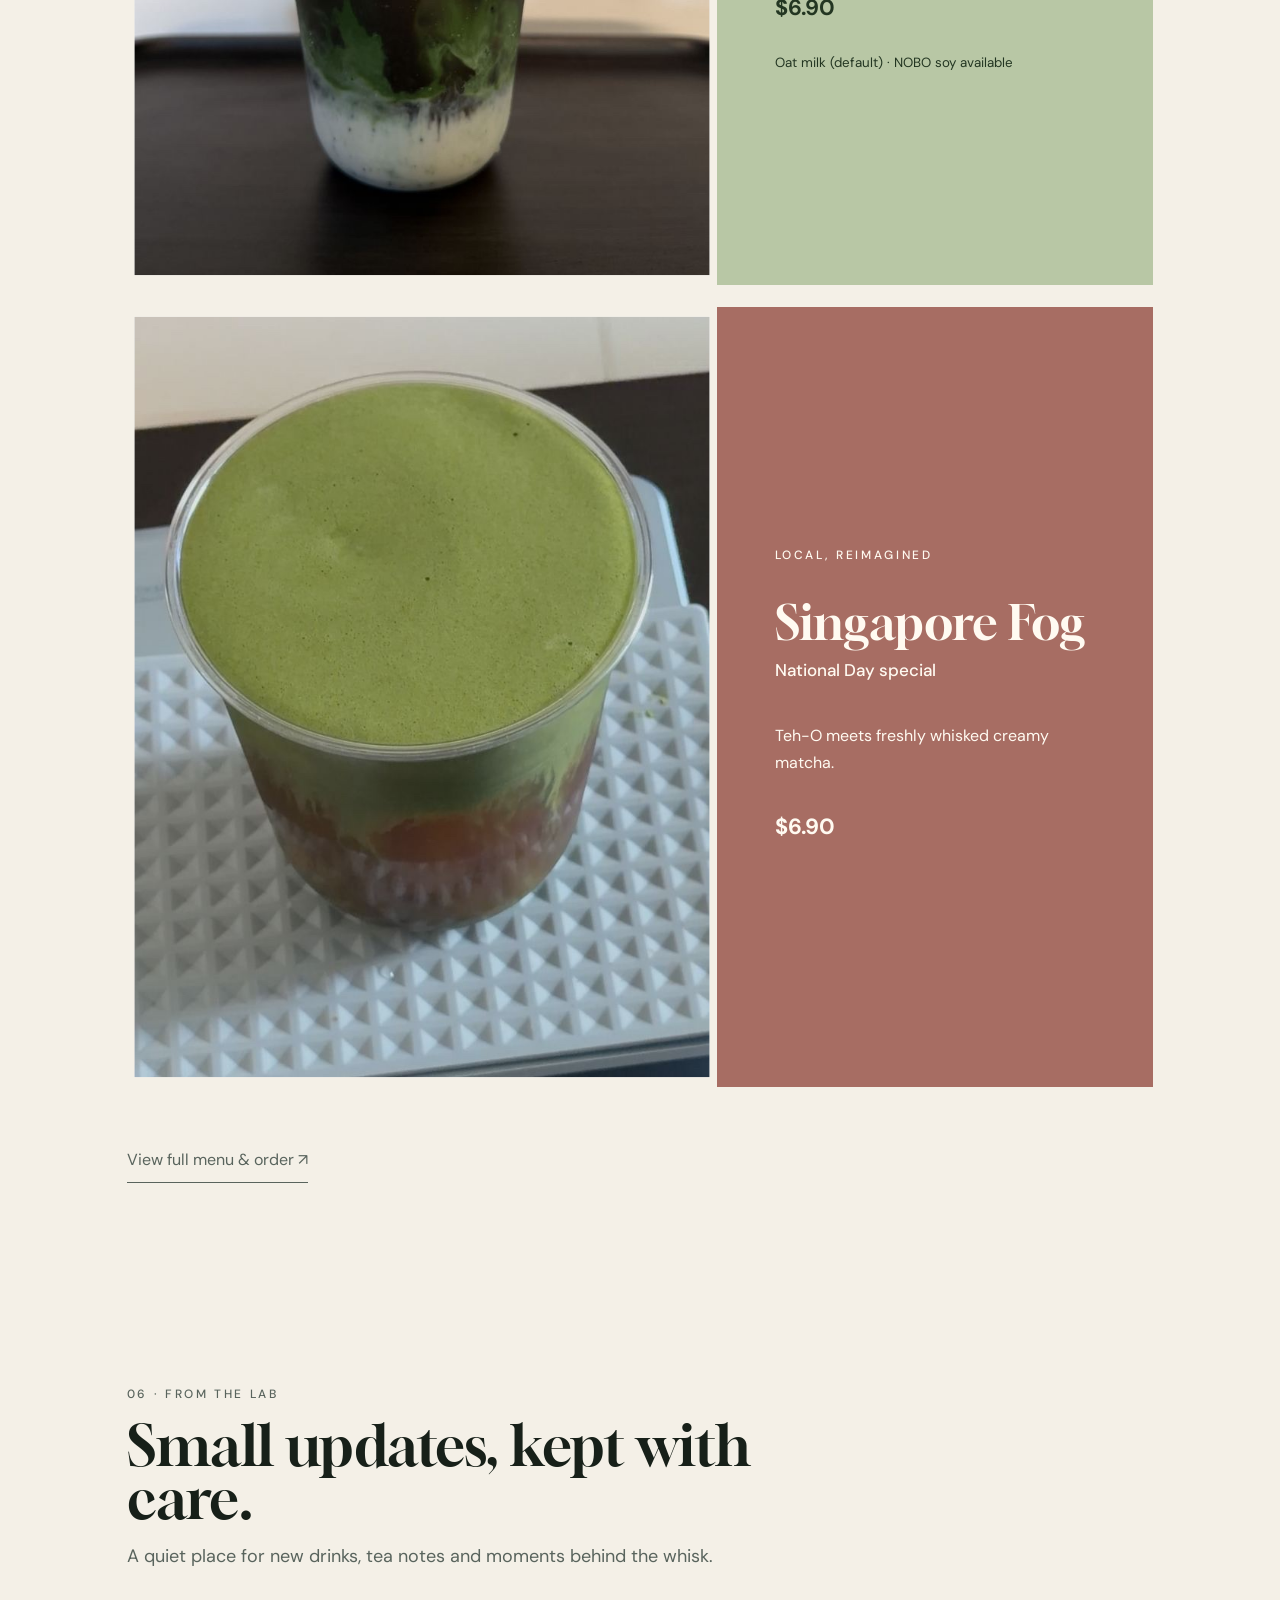
==== commit 684af62d: "Add files via upload" ====
--- a/index.html
+++ b/index.html
@@ -4,15 +4,17 @@
   <meta charset="utf-8">
   <meta name="viewport" content="width=device-width,initial-scale=1">
   <meta name="theme-color" content="#f4f0e7">
-  <meta name="shizuku-build" content="4.5">
+  <meta name="shizuku-build" content="4.9">
   <title>Shizuku Lab — Matcha &amp; Houjicha Studio</title>
   <link rel="preconnect" href="https://fonts.googleapis.com">
   <link rel="preconnect" href="https://fonts.gstatic.com" crossorigin>
   <link rel="preconnect" href="https://ohgfmmvsxckayamlzdlj.supabase.co" crossorigin>
-  <link href="https://fonts.googleapis.com/css2?family=DM+Sans:wght@300;400;500;600&amp;family=Gloock&amp;family=Noto+Serif+JP:wght@400;500&amp;family=Playfair+Display:ital,wght@0,500;1,500&amp;family=Cormorant+Garamond:wght@500;600&amp;display=swap" rel="stylesheet">
-  <link rel="stylesheet" href="styles.css?v=45">
-  <link id="siteFavicon" rel="icon" type="image/svg+xml" href="assets/favicon.svg?v=45">
-  <link rel="apple-touch-icon" href="assets/favicon.svg?v=45">
+  <link rel="preload" as="image" href="assets/straight-matcha.jpg" fetchpriority="high">
+  <link href="https://fonts.googleapis.com/css2?family=DM+Sans:wght@300;400;500;600&amp;family=Gloock&amp;family=Noto+Serif+JP:wght@400;500&amp;family=Playfair+Display:ital,wght@0,500;1,500&amp;family=Cormorant+Garamond:wght@500;600&amp;family=Space+Grotesk:wght@400;500;600&amp;family=Special+Elite&amp;display=swap" rel="stylesheet" media="print" onload="this.media='all'">
+  <noscript><link href="https://fonts.googleapis.com/css2?family=DM+Sans:wght@300;400;500;600&amp;family=Gloock&amp;display=swap" rel="stylesheet"></noscript>
+  <link rel="stylesheet" href="styles.css?v=49">
+  <link id="siteFavicon" rel="icon" type="image/svg+xml" href="assets/favicon.svg?v=49">
+  <link rel="apple-touch-icon" href="assets/favicon.svg?v=49">
 </head>
 <body>
   <div class="progress" id="progress"></div>
@@ -27,10 +29,10 @@
   <main id="site"></main>
   <div class="drawer-backdrop" id="drawerBackdrop"></div>
   <aside class="drawer" id="drawer"><button id="drawerClose" aria-label="Close">×</button><div id="drawerContent"></div></aside>
-  <script src="site-data.js?v=45"></script>
-  <script src="site-render.js?v=45"></script>
-  <script src="supabase-config.js?v=45"></script>
-  <script src="website-live.js?v=45"></script>
-  <script src="app.js?v=45"></script>
+  <script src="site-data.js?v=49"></script>
+  <script src="site-render.js?v=49"></script>
+  <script src="supabase-config.js?v=49"></script>
+  <script src="website-live.js?v=49"></script>
+  <script src="app.js?v=49"></script>
 </body>
 </html>
--- a/styles.css
+++ b/styles.css
@@ -20,6 +20,12 @@
 }
 
 .atlas-map{position:relative}.atlas-pin{position:absolute;left:var(--pin-x);top:var(--pin-y);transform:translate(-50%,-50%);width:28px;height:28px;border-radius:50%;border:1px solid #173e31;background:#f4f0e7;color:#173e31;display:grid;place-items:center;font:600 11px 'DM Sans';box-shadow:0 2px 8px #0002;z-index:2}.atlas-pin:after{content:"";position:absolute;width:6px;height:6px;border-radius:50%;background:#173e31;bottom:-5px;left:50%;transform:translateX(-50%)}
+
+/* CMS 4.7 design themes. Theme CSS is static; Supabase stores only three short names. */
+html[data-site-theme="three-d"] body{font-family:'Space Grotesk','DM Sans',sans-serif;background:#e9f0ff}html[data-site-theme="three-d"] header.scrolled{background:#e9f0ffe8}html[data-site-theme="three-d"] .section-theme{background:linear-gradient(145deg,#eef5ff,#efe9ff)!important}html[data-site-theme="three-d"] .section-inner{max-width:1180px}html[data-site-theme="three-d"] .tea-card,html[data-site-theme="three-d"] .topic-card,html[data-site-theme="three-d"] .cultivar-card,html[data-site-theme="three-d"] .update-grid article{border:0;border-radius:28px;box-shadow:0 18px 45px #5750a326;background:#ffffffc7;backdrop-filter:blur(12px);overflow:hidden}html[data-site-theme="three-d"] .big-cta{padding:15px 24px;border:0;border-radius:999px;background:#6f5bd3;color:#fff}
+html[data-site-theme="retro"] body{font-family:'Special Elite','DM Sans',sans-serif}html[data-site-theme="retro"][data-retro-palette="olive"]{--retro-paper:#e9dfbd;--retro-ink:#25352d;--retro-pop:#c75b3c}html[data-site-theme="retro"][data-retro-palette="berry"]{--retro-paper:#eed5df;--retro-ink:#183d68;--retro-pop:#9b315d}html[data-site-theme="retro"][data-retro-palette="cocoa"]{--retro-paper:#f1c9c8;--retro-ink:#4b2e24;--retro-pop:#d16a3a}html[data-site-theme="retro"] .section-theme{background:var(--retro-paper)!important;color:var(--retro-ink)!important}html[data-site-theme="retro"] .section-theme h1,html[data-site-theme="retro"] .section-theme h2,html[data-site-theme="retro"] .section-theme h3{color:var(--retro-ink)!important;font-family:'Special Elite',serif!important}html[data-site-theme="retro"] .tea-card,html[data-site-theme="retro"] .topic-card,html[data-site-theme="retro"] .cultivar-card,html[data-site-theme="retro"] .update-grid article{border:2px solid var(--retro-ink);box-shadow:7px 7px 0 var(--retro-pop);border-radius:0}html[data-site-theme="retro"] .big-cta{background:var(--retro-pop);color:#fff;padding:14px 18px;border:2px solid var(--retro-ink)}
+html[data-site-theme="gallery"] body{font-family:'Space Grotesk','DM Sans',sans-serif}html[data-site-theme="gallery"] .section-theme{background:#f7f2e7!important;color:#123bc4!important}html[data-site-theme="gallery"] .section-theme h1,html[data-site-theme="gallery"] .section-theme h2,html[data-site-theme="gallery"] .section-theme h3{color:#123bc4!important;font-family:'Space Grotesk',sans-serif!important;font-weight:600}html[data-site-theme="gallery"] .section-inner{max-width:1240px}html[data-site-theme="gallery"] .tea-card,html[data-site-theme="gallery"] .topic-card,html[data-site-theme="gallery"] .cultivar-card,html[data-site-theme="gallery"] .update-grid article{border:2px solid #123bc4;background:#d7ff52;border-radius:0}html[data-site-theme="gallery"] .tea-card:nth-child(even),html[data-site-theme="gallery"] .update-grid article:nth-child(even){background:#ff755f}
+html[data-site-theme="night"]{--paper:#071d18;--ink:#f0e5c2}html[data-site-theme="night"] body,html[data-site-theme="night"] .section-theme{background:#071d18!important;color:#d9cfb2!important}html[data-site-theme="night"] header.scrolled,html[data-site-theme="night"] .mobile-nav{background:#071d18eb;color:#f0e5c2}html[data-site-theme="night"] .section-theme h1,html[data-site-theme="night"] .section-theme h2,html[data-site-theme="night"] .section-theme h3{color:#d7b46a!important}html[data-site-theme="night"] .tea-card,html[data-site-theme="night"] .topic-card,html[data-site-theme="night"] .cultivar-card,html[data-site-theme="night"] .update-grid article{background:#0d2b24;border:1px solid #d7b46a55;color:#e7dec7;box-shadow:0 15px 50px #0005}html[data-site-theme="night"] footer{background:#030d0b;color:#d7b46a}
 
 
 /* Philosophy — sentence-by-sentence scroll sequence */
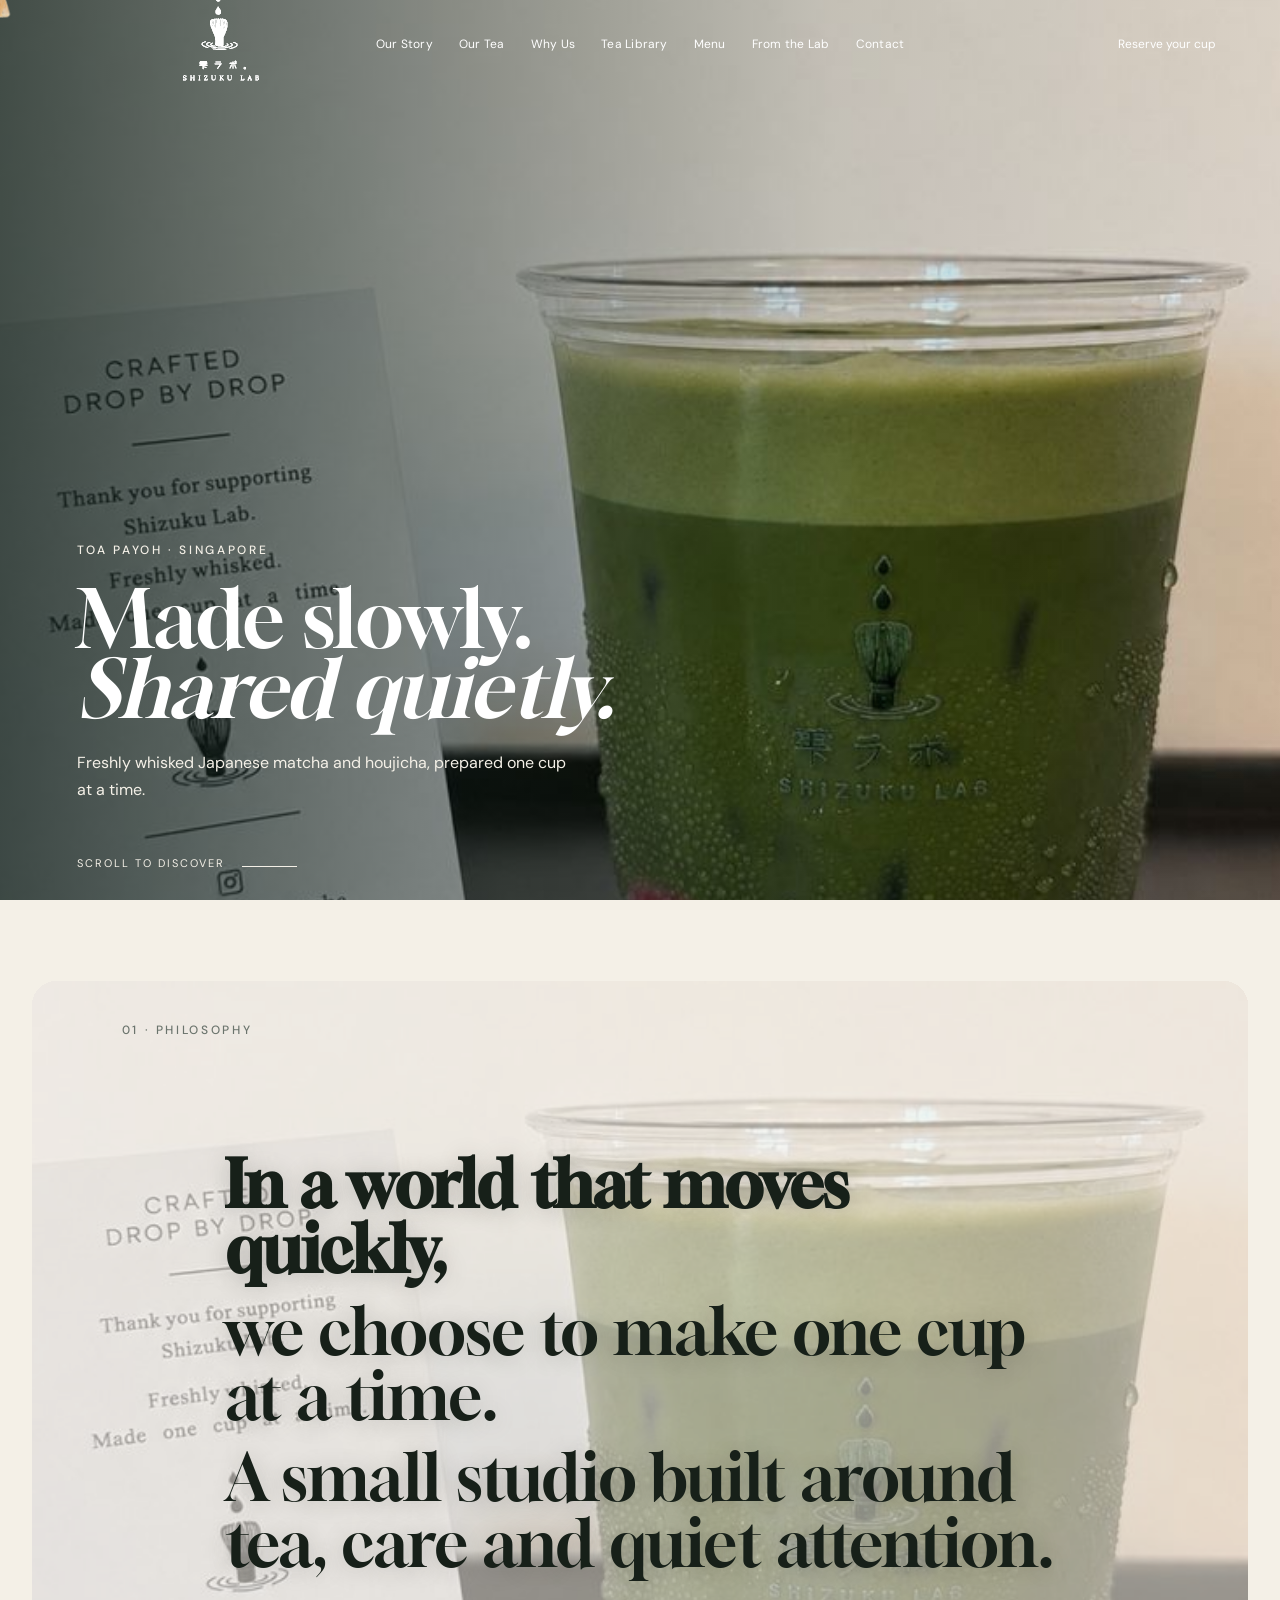
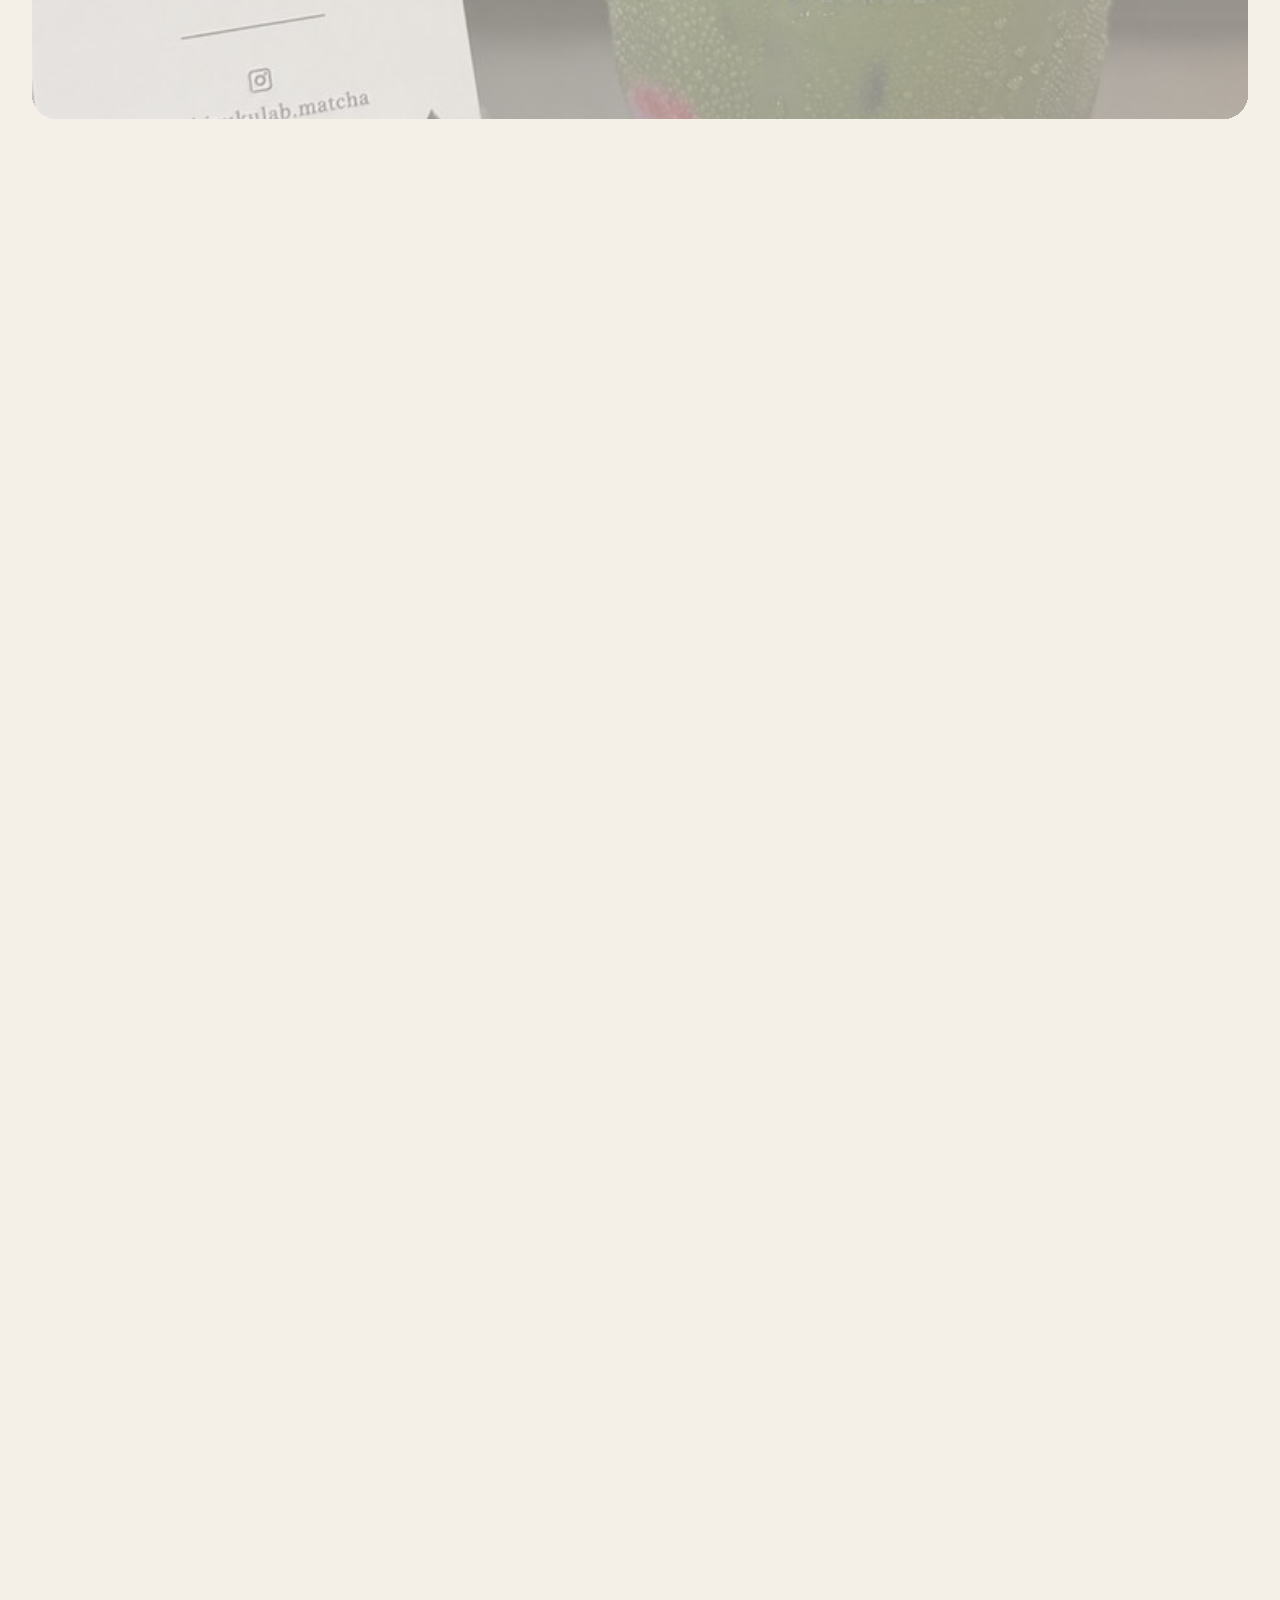
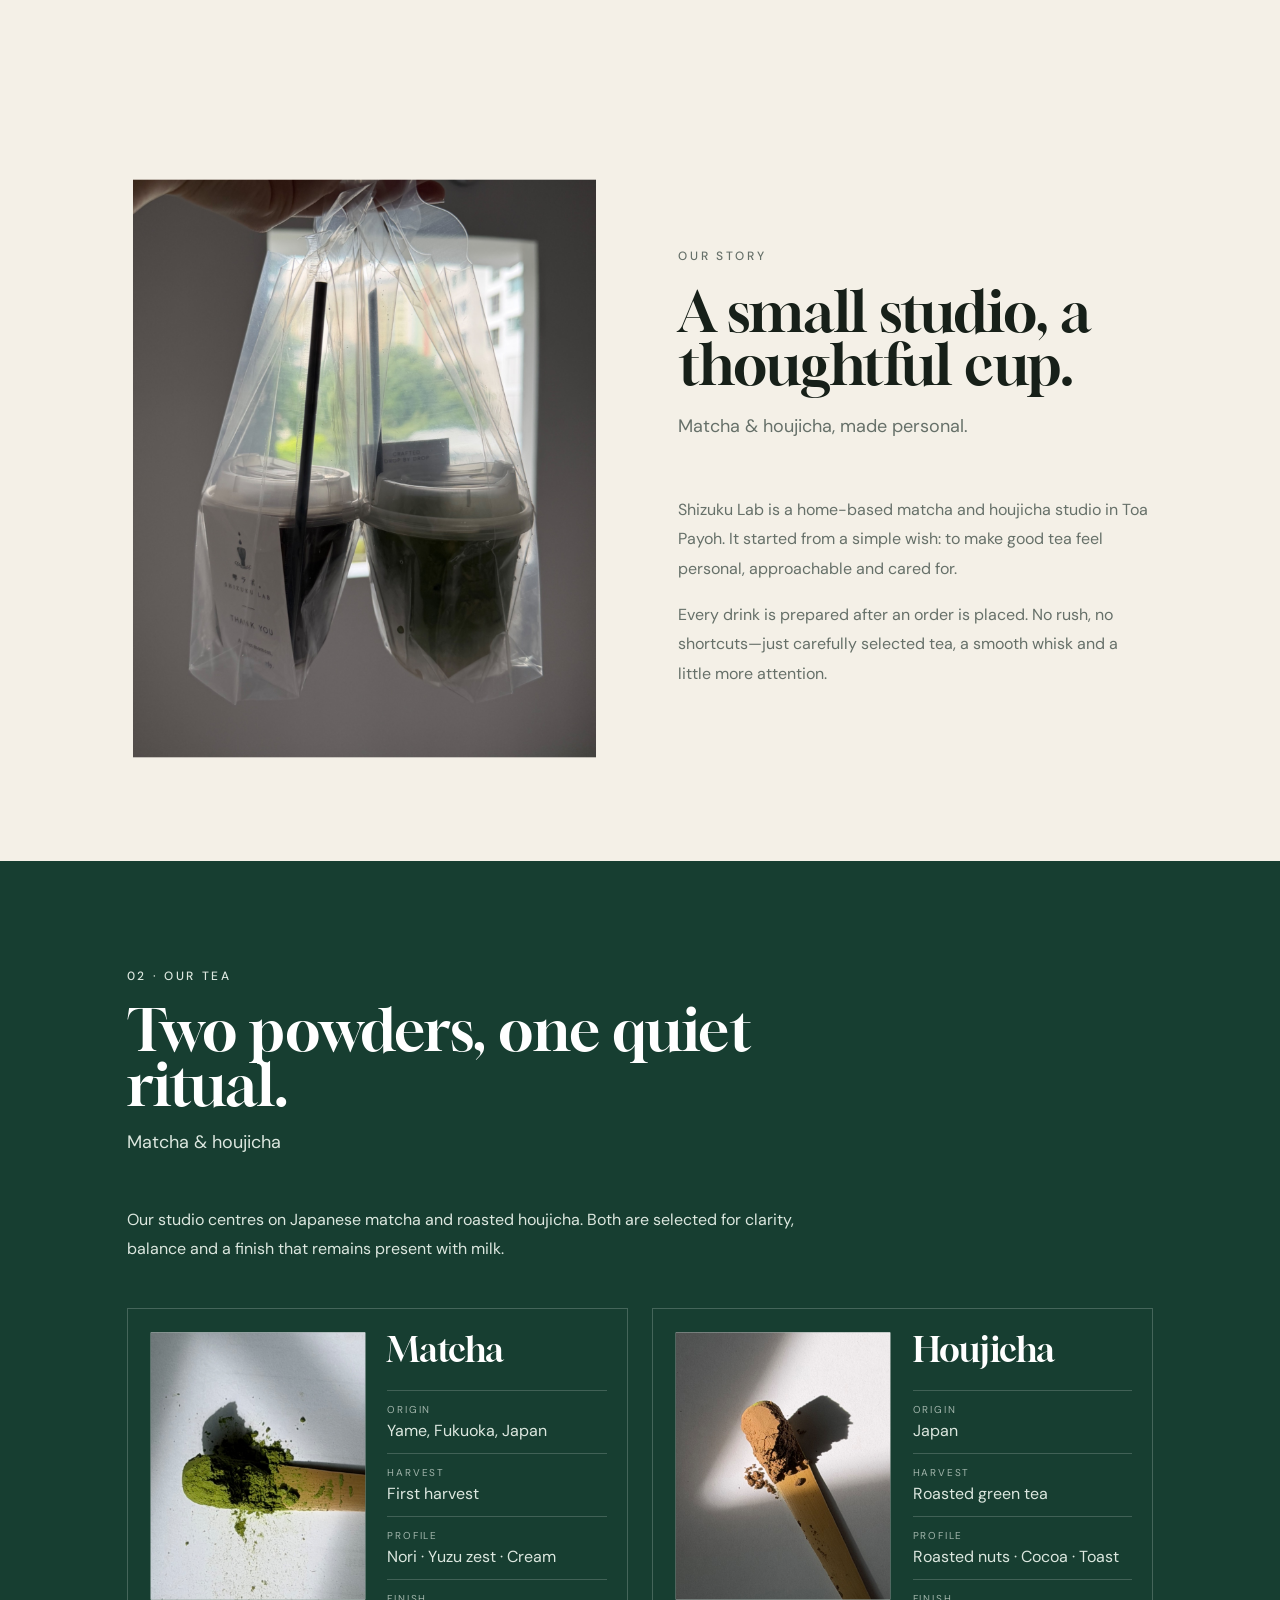
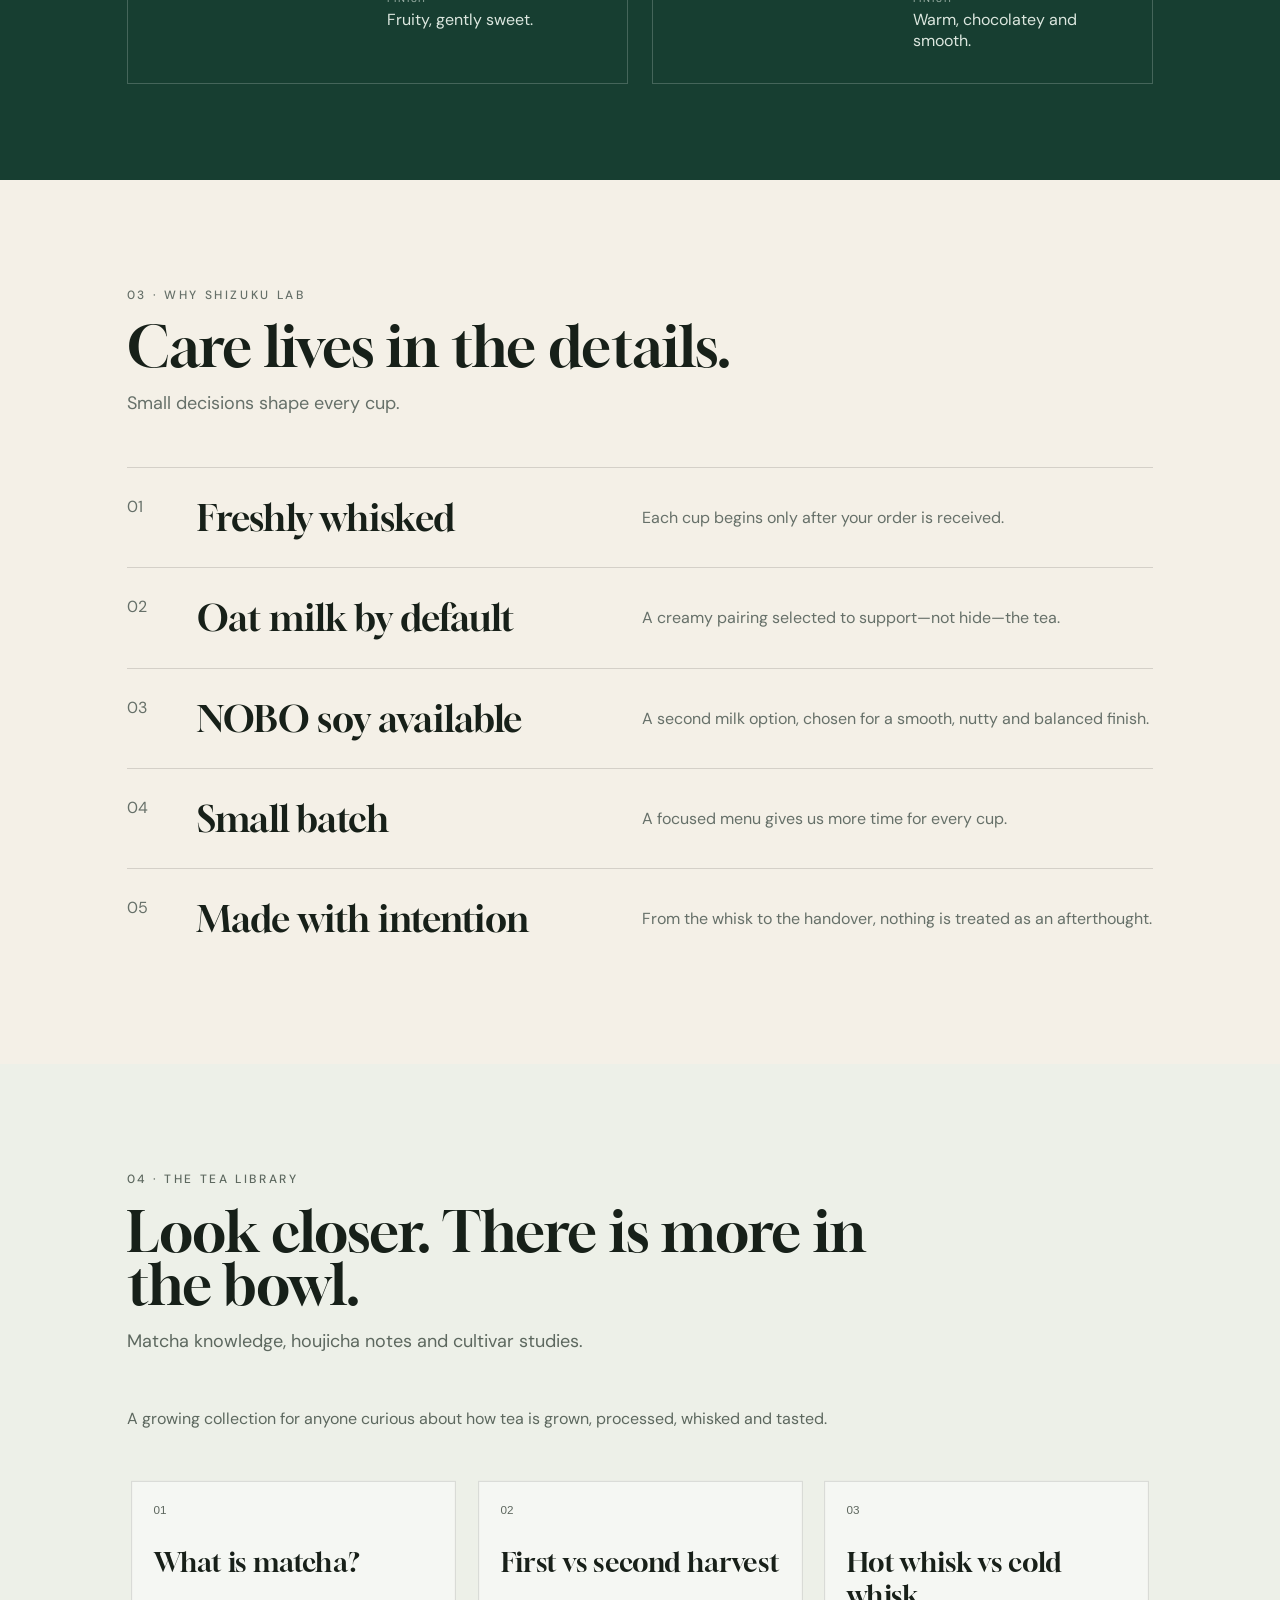
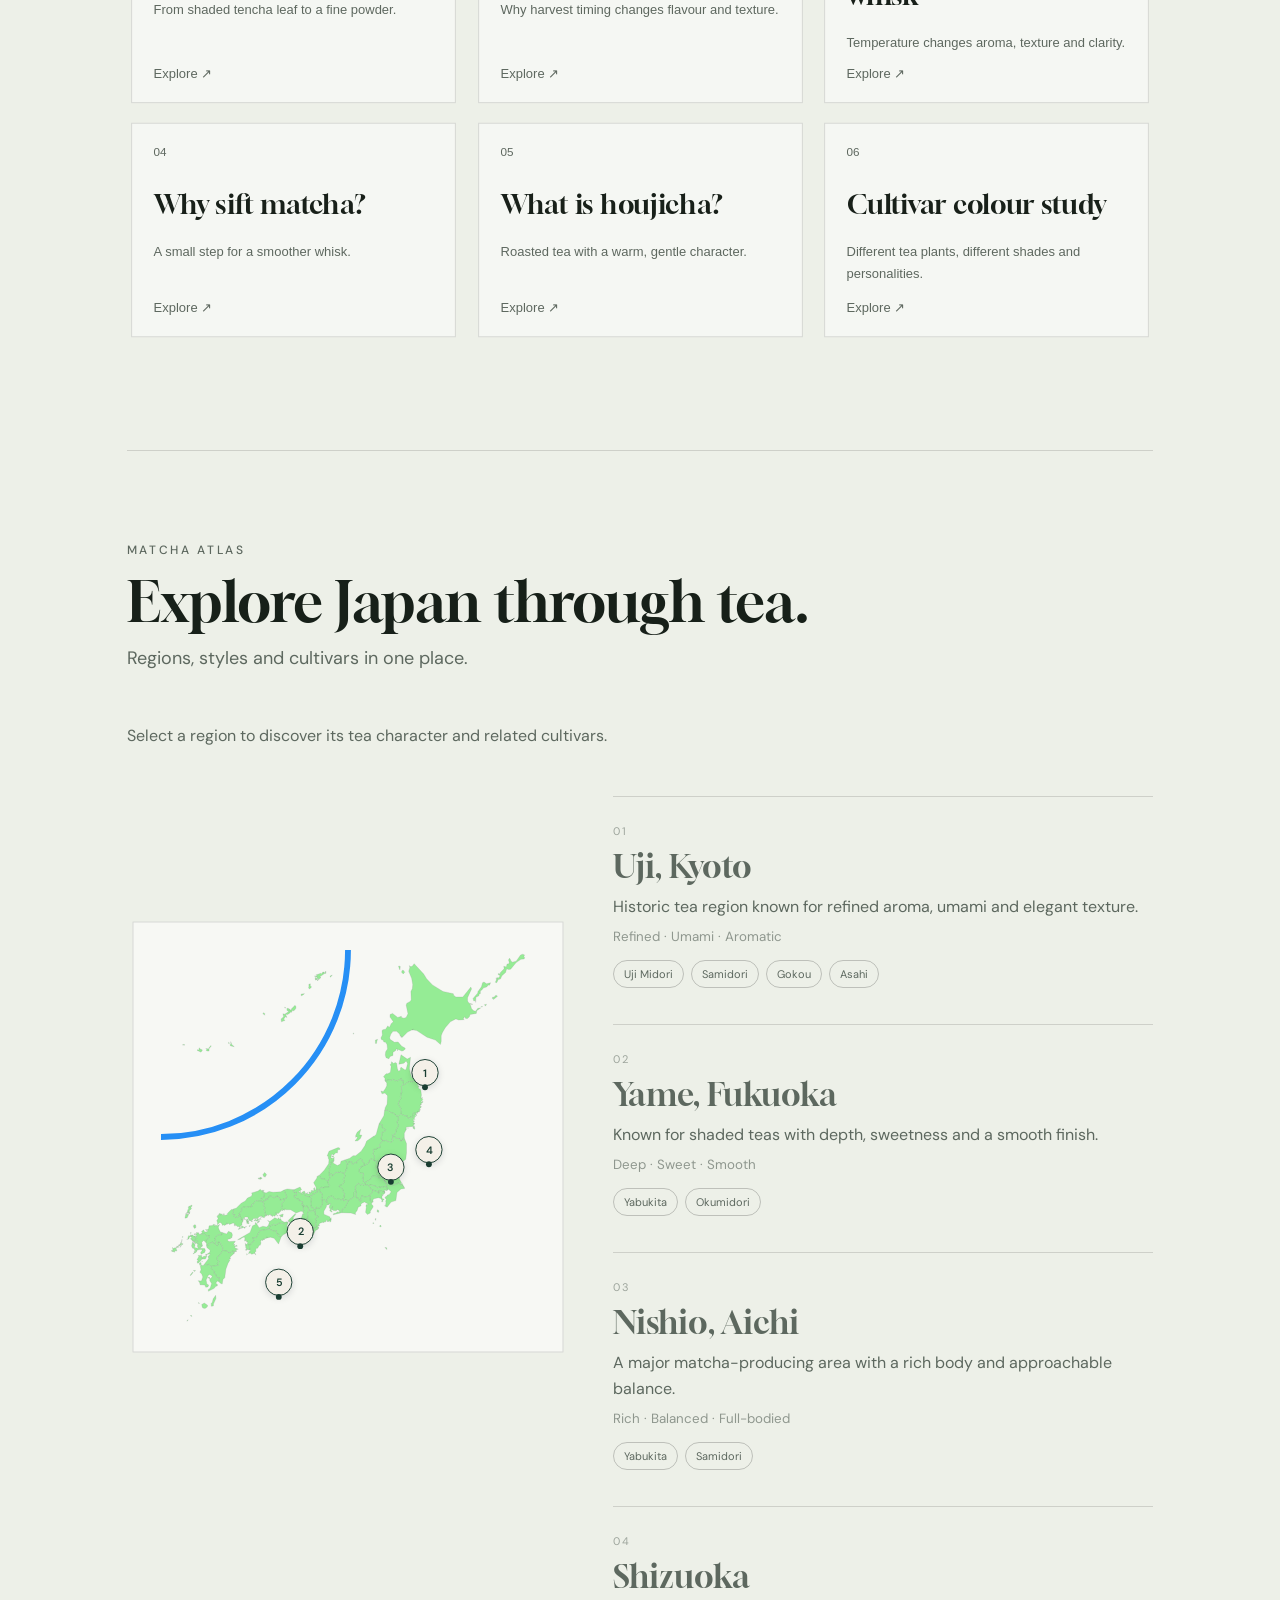
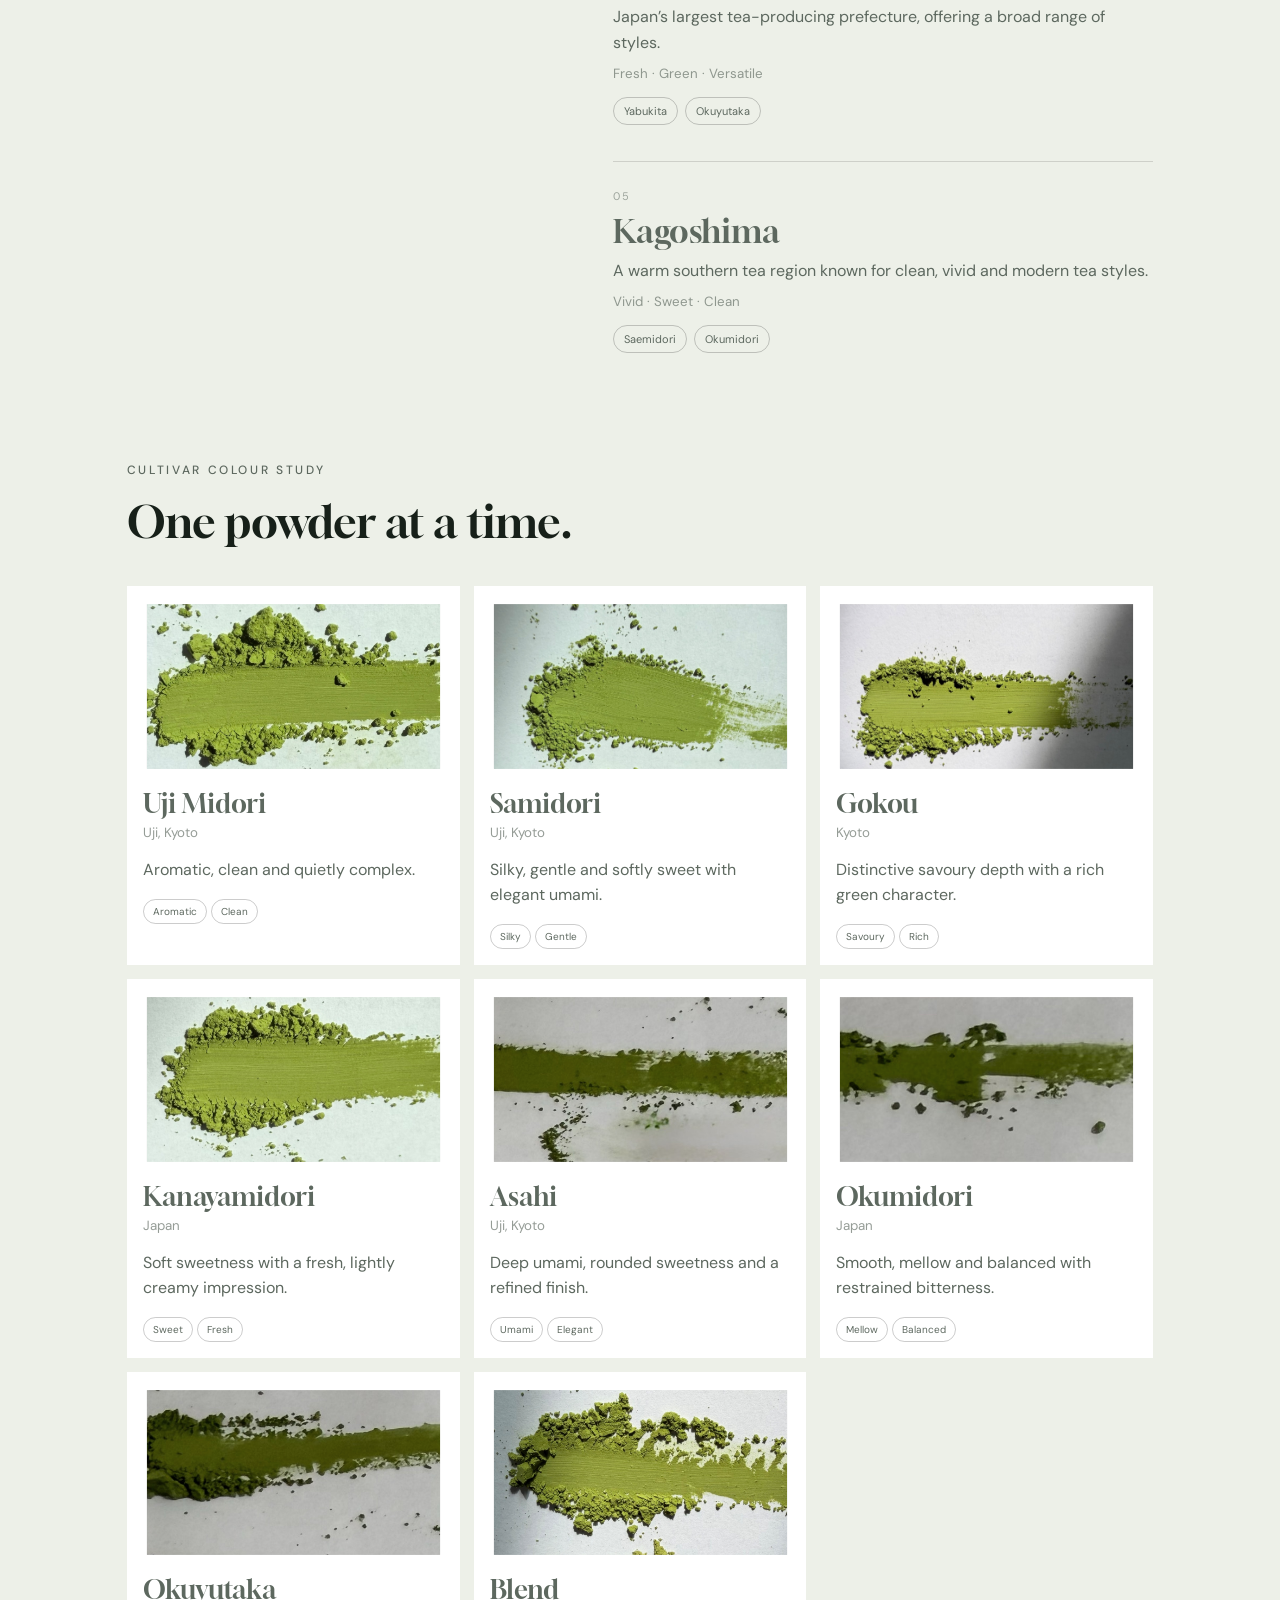
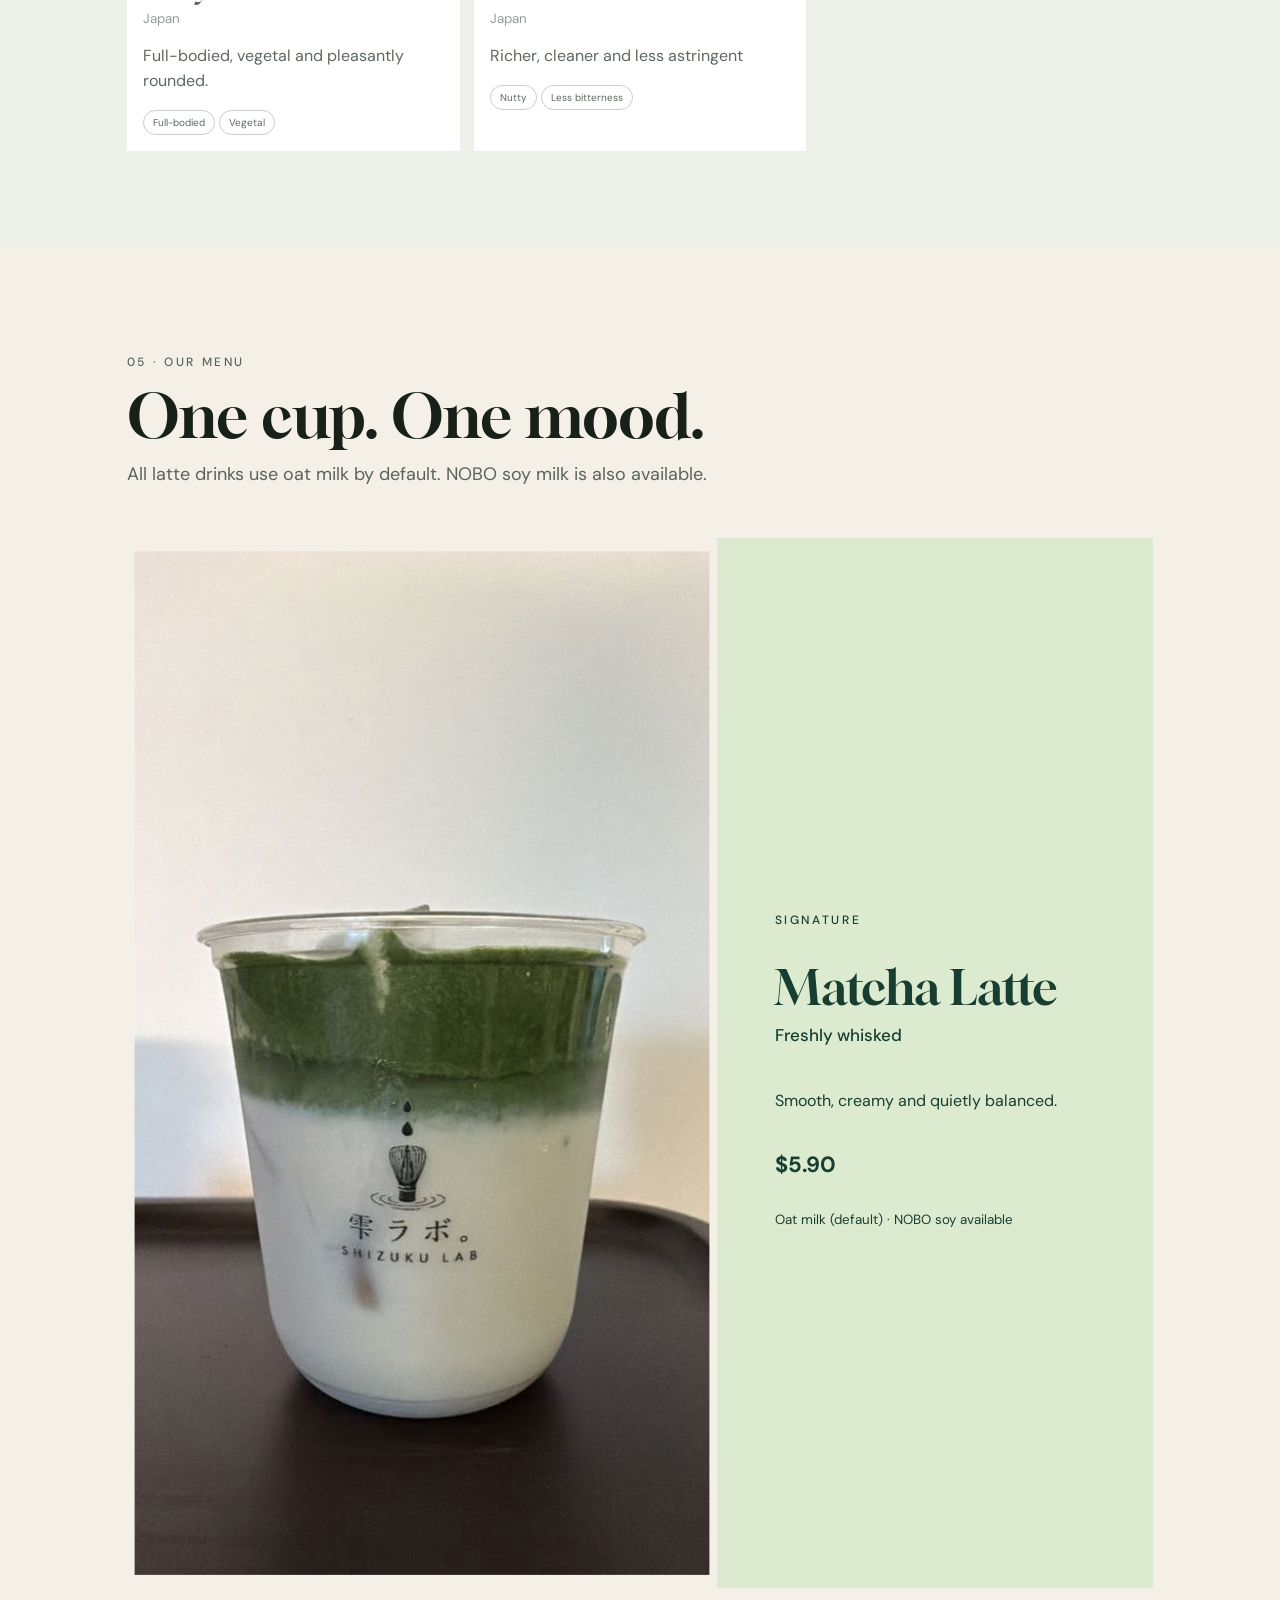
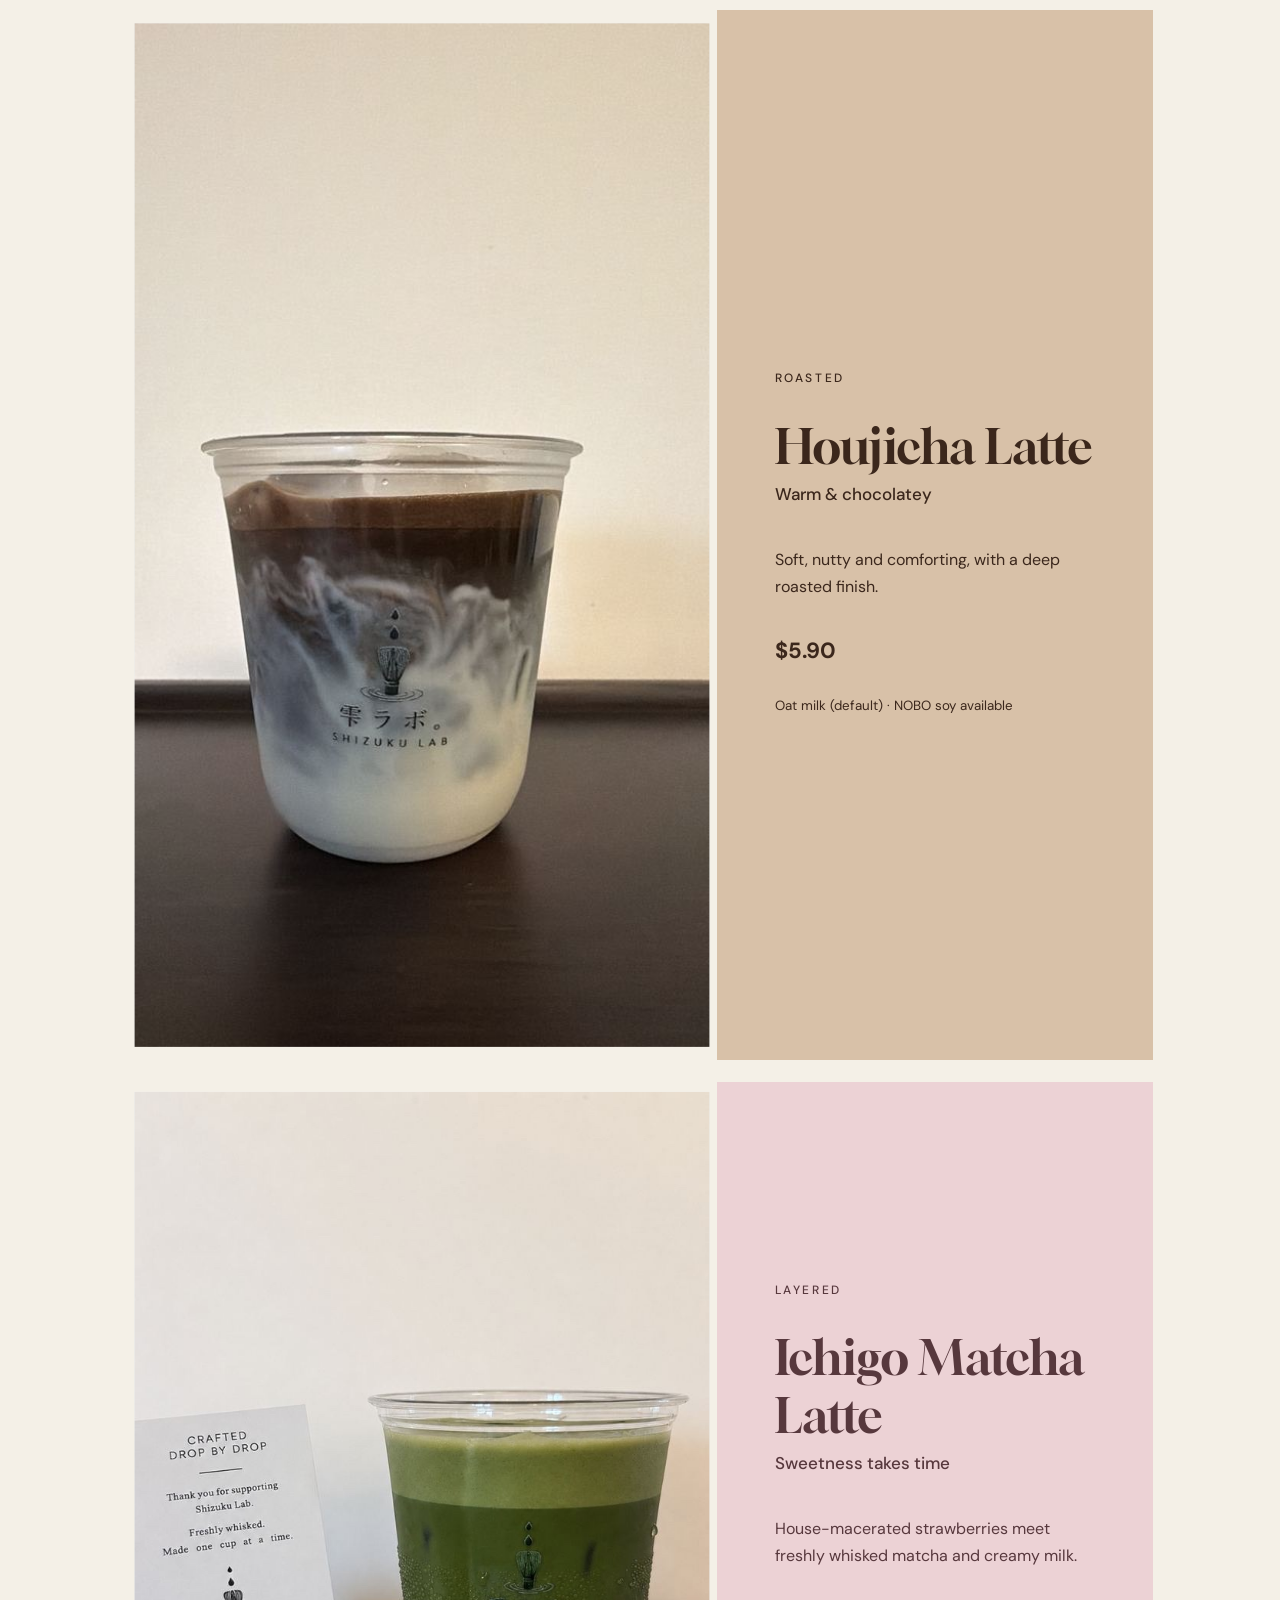
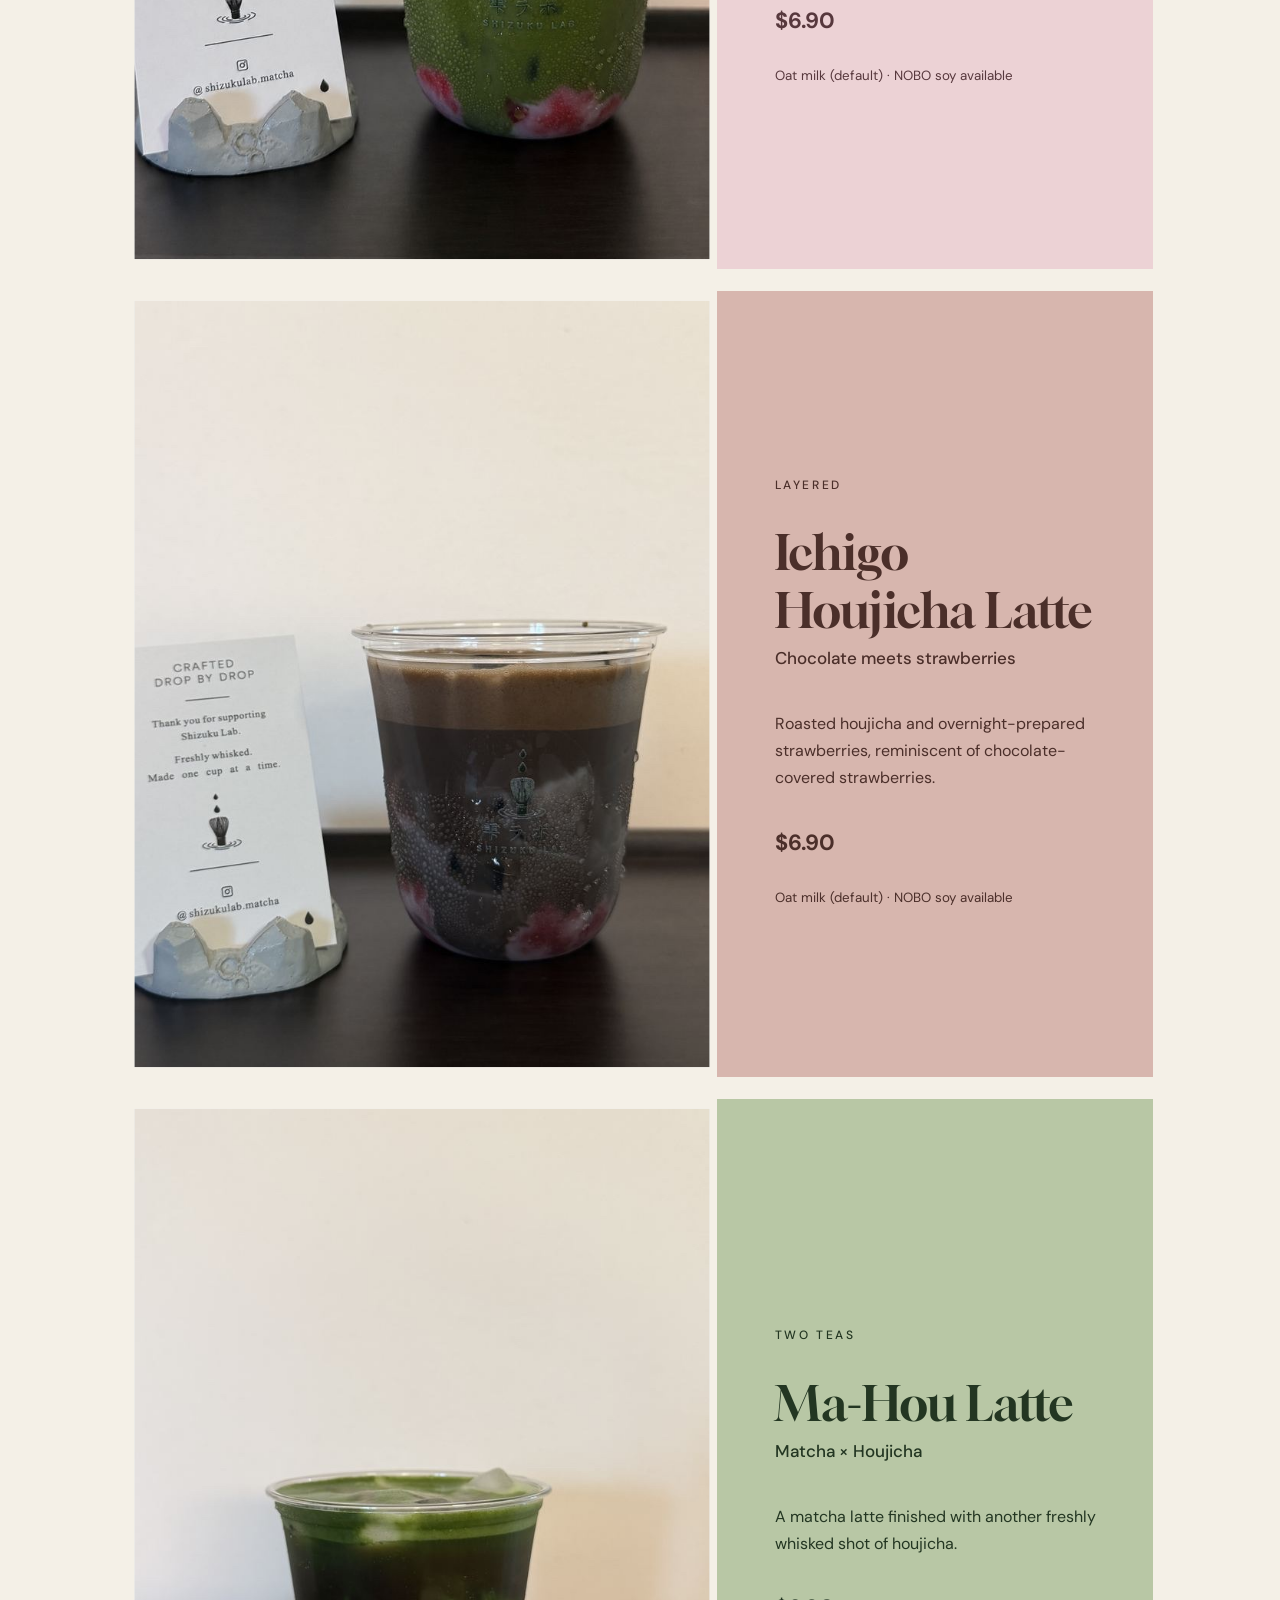
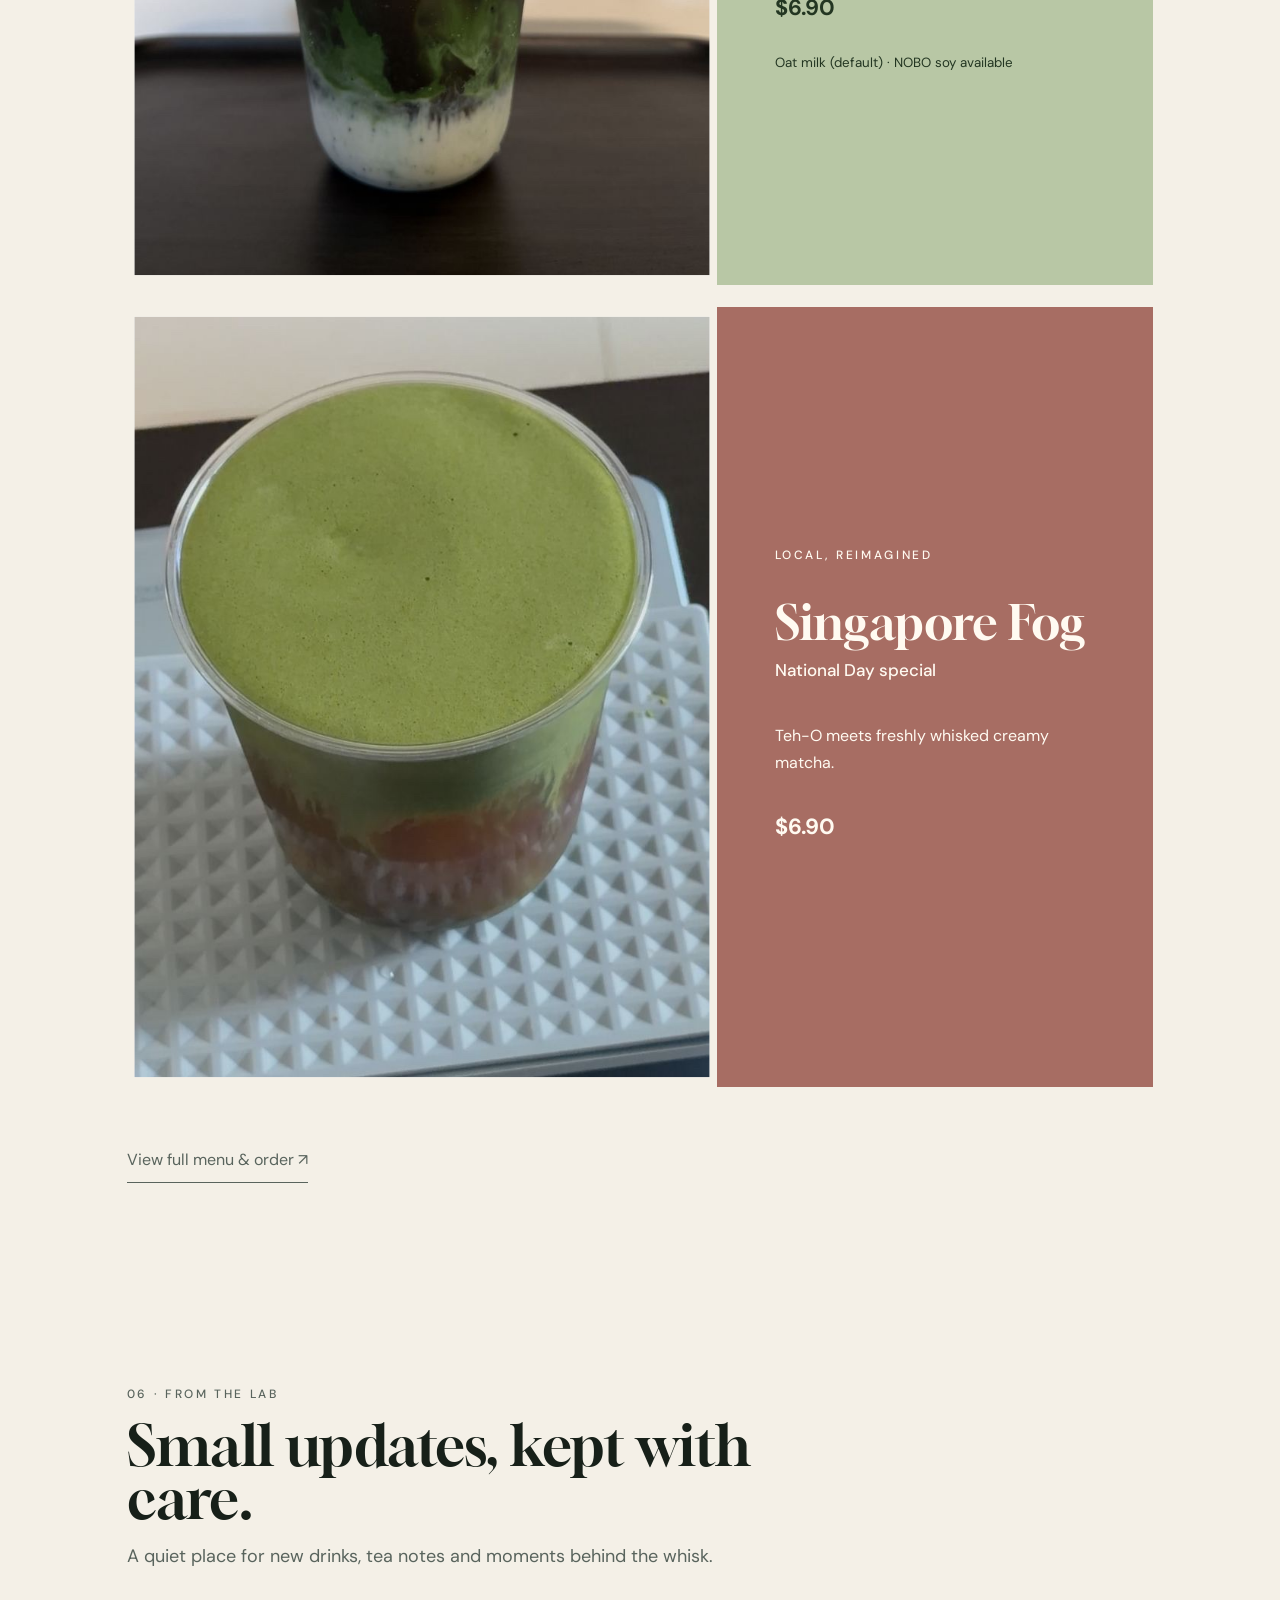
==== commit 4dbea364: "Add files via upload" ====
--- a/index.html
+++ b/index.html
@@ -4,7 +4,7 @@
   <meta charset="utf-8">
   <meta name="viewport" content="width=device-width,initial-scale=1">
   <meta name="theme-color" content="#f4f0e7">
-  <meta name="shizuku-build" content="4.9">
+  <meta name="shizuku-build" content="5.1">
   <title>Shizuku Lab — Matcha &amp; Houjicha Studio</title>
   <link rel="preconnect" href="https://fonts.googleapis.com">
   <link rel="preconnect" href="https://fonts.gstatic.com" crossorigin>
@@ -12,9 +12,9 @@
   <link rel="preload" as="image" href="assets/straight-matcha.jpg" fetchpriority="high">
   <link href="https://fonts.googleapis.com/css2?family=DM+Sans:wght@300;400;500;600&amp;family=Gloock&amp;family=Noto+Serif+JP:wght@400;500&amp;family=Playfair+Display:ital,wght@0,500;1,500&amp;family=Cormorant+Garamond:wght@500;600&amp;family=Space+Grotesk:wght@400;500;600&amp;family=Special+Elite&amp;display=swap" rel="stylesheet" media="print" onload="this.media='all'">
   <noscript><link href="https://fonts.googleapis.com/css2?family=DM+Sans:wght@300;400;500;600&amp;family=Gloock&amp;display=swap" rel="stylesheet"></noscript>
-  <link rel="stylesheet" href="styles.css?v=49">
-  <link id="siteFavicon" rel="icon" type="image/svg+xml" href="assets/favicon.svg?v=49">
-  <link rel="apple-touch-icon" href="assets/favicon.svg?v=49">
+  <link rel="stylesheet" href="styles.css?v=51">
+  <link id="siteFavicon" rel="icon" type="image/svg+xml" href="assets/favicon.svg?v=51">
+  <link rel="apple-touch-icon" href="assets/favicon.svg?v=51">
 </head>
 <body>
   <div class="progress" id="progress"></div>
@@ -29,10 +29,10 @@
   <main id="site"></main>
   <div class="drawer-backdrop" id="drawerBackdrop"></div>
   <aside class="drawer" id="drawer"><button id="drawerClose" aria-label="Close">×</button><div id="drawerContent"></div></aside>
-  <script src="site-data.js?v=49"></script>
-  <script src="site-render.js?v=49"></script>
-  <script src="supabase-config.js?v=49"></script>
-  <script src="website-live.js?v=49"></script>
-  <script src="app.js?v=49"></script>
+  <script src="site-data.js?v=51"></script>
+  <script src="site-render.js?v=51"></script>
+  <script src="supabase-config.js?v=51"></script>
+  <script src="website-live.js?v=51"></script>
+  <script src="app.js?v=51"></script>
 </body>
 </html>
--- a/styles.css
+++ b/styles.css
@@ -85,3 +85,10 @@
 /* CMS 4.5 — restrained, Apple-inspired scale and spacing */
 header{height:88px;padding:0 5vw}header.scrolled{height:72px}nav{gap:22px;font-size:12px;max-width:64vw}.order-link{font-size:12px}.section-inner{max-width:1180px;padding:96px 6vw}.section-head{max-width:760px;margin-bottom:52px}.section-head h2{margin:18px 0}.section-head .subtitle{font-size:18px;max-width:620px}.wide-body{max-width:700px;font-size:1em}.hero{min-height:640px}.hero-copy{left:6vw;bottom:9vh;max-width:760px}.hero-copy>p:last-child{max-width:500px}.scroll-cue{left:6vw}.story-grid{gap:6vw}.tea-grid{gap:24px;margin-top:44px}.tea-card{padding:20px;gap:20px}.tea-card h3{font-size:34px}.why-list article{padding:28px 0}.why-list h3{font-size:36px}.topic-grid{gap:14px;margin-top:44px}.topic-card{min-height:220px;padding:22px}.topic-card h3{font-size:28px;margin:30px 0 9px}.cultivar-head{margin-top:88px}.cultivar-head h3{font-size:44px;margin:18px 0 38px}.cultivar-grid{gap:14px}.cultivar-card h4{font-size:26px}.menu-list{gap:22px}.menu-card{min-height:520px}.colour-card{padding:7vw 4.5vw}.colour-card h3{font-size:48px}.update-grid{gap:16px}.update-grid h3{font-size:30px}.contact-grid{gap:24px}.closing{padding:110px 0 26px}
 @media(max-width:900px){header{height:76px;padding:0 22px}header.scrolled{height:68px}.mobile-nav{inset:68px 0 auto;padding:24px}.section-inner{padding:72px 24px}.section-head{margin-bottom:42px}.section-head .subtitle{font-size:16px}.hero{min-height:620px}.hero-copy{left:24px;right:24px;bottom:8vh}.colour-card{padding:46px 26px}.colour-card h3{font-size:38px}.topic-card{min-height:190px}.cultivar-head{margin-top:68px}.cultivar-head h3{font-size:36px}.closing{padding:84px 0 24px}}
+
+/* CMS 5.1 — immediate first-paint fallbacks while cloud media loads */
+.hero-media{background-image:var(--hero-fallback);background-size:cover;background-position:center}
+.logo-mark{background:none!important;-webkit-mask:none!important;mask:none!important;position:relative}
+.logo-mark:before,.logo-mark:after{content:"";position:absolute;inset:0;background:var(--logo-color);-webkit-mask:center/contain no-repeat;mask:center/contain no-repeat}
+.logo-mark:before{-webkit-mask-image:url('assets/logo-transparent.png');mask-image:url('assets/logo-transparent.png')}
+.logo-mark:after{-webkit-mask-image:var(--logo-url);mask-image:var(--logo-url)}
